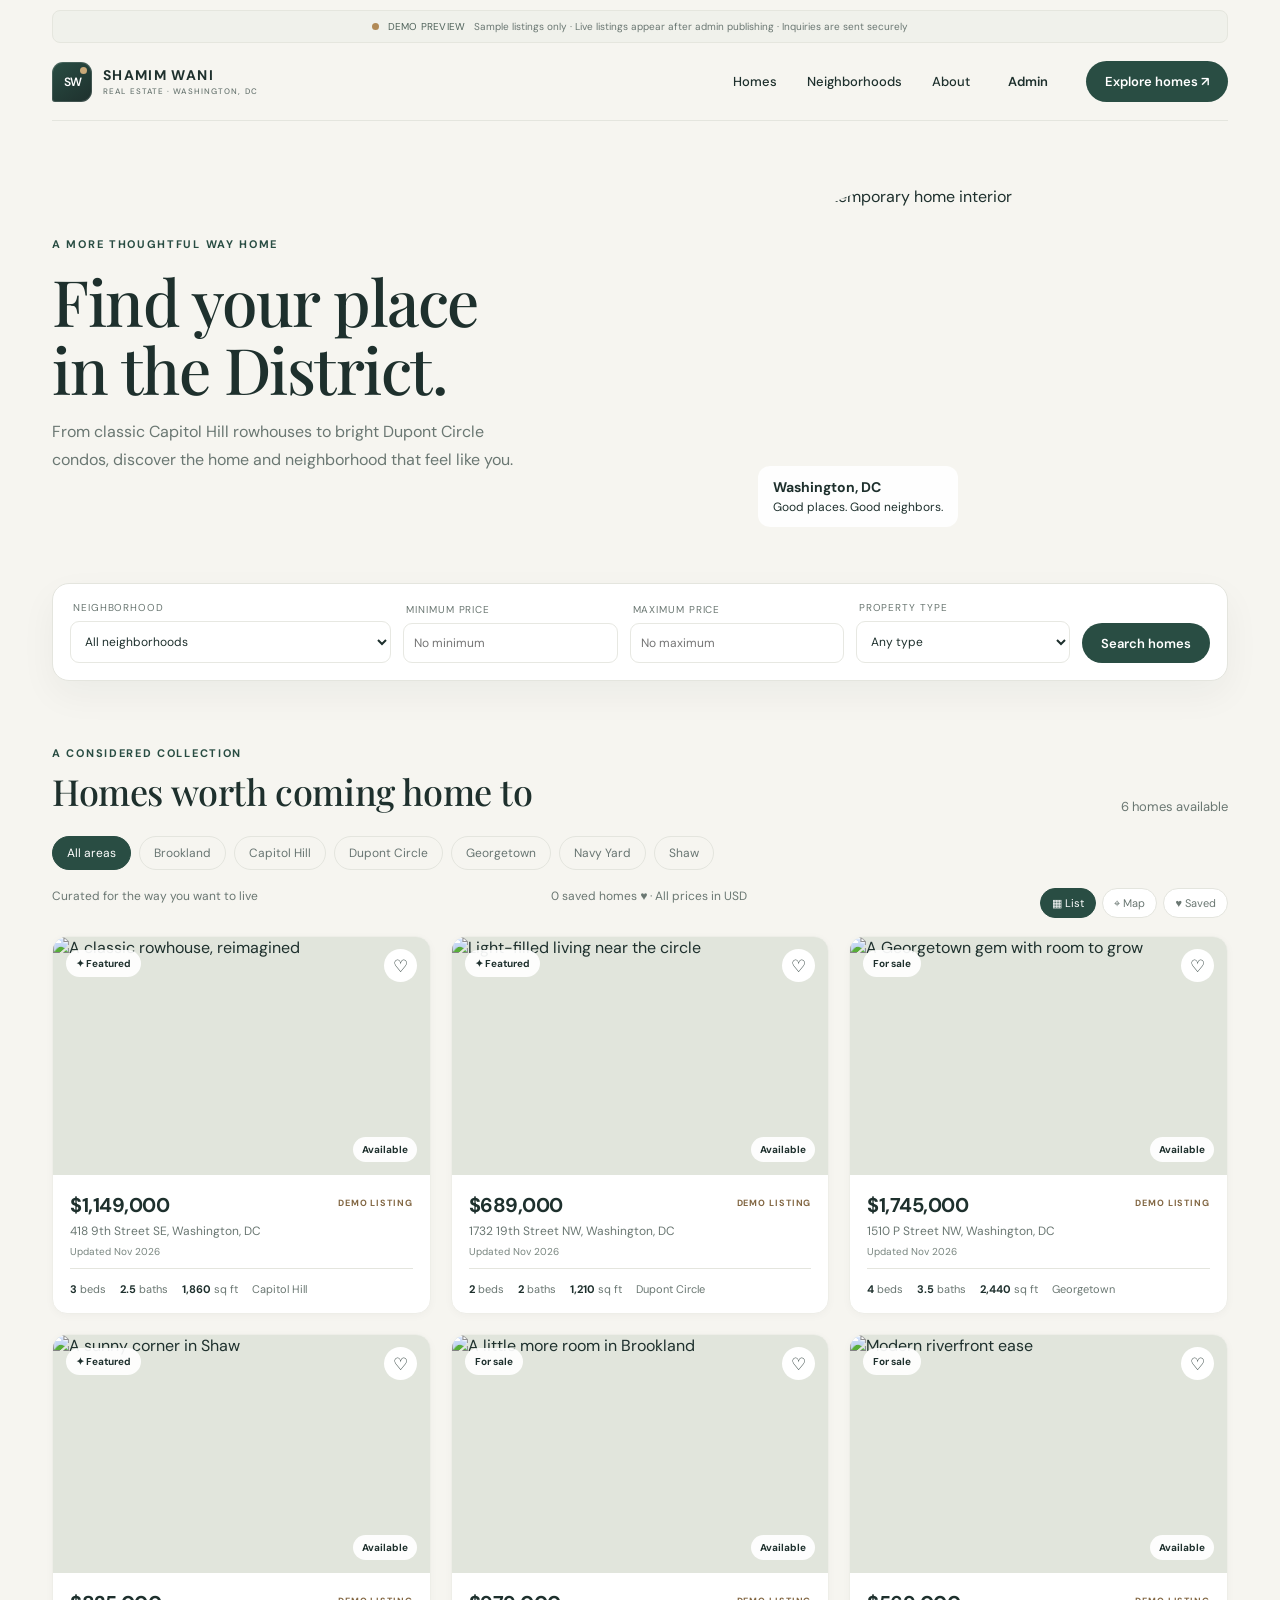
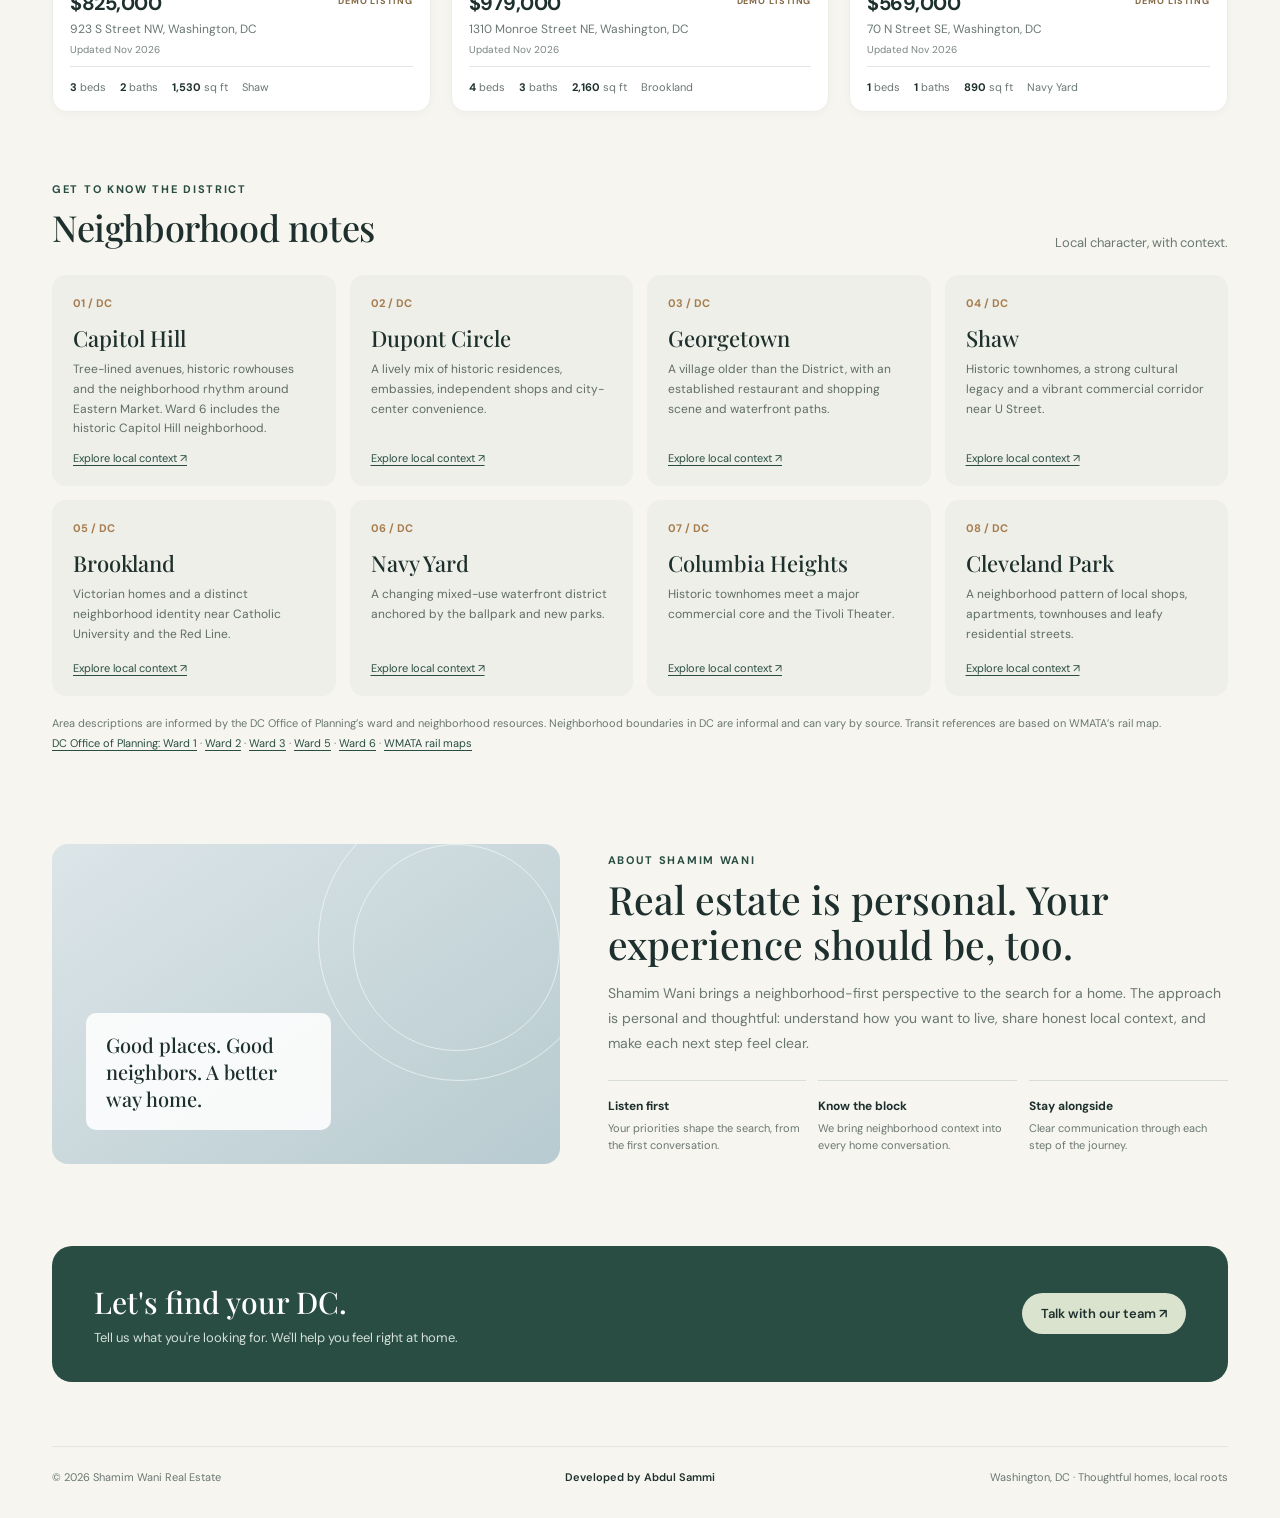
==== index.html @ 0d8f89d5 "Connect admin dashboard to Supabase" ====
<!doctype html>
<html lang="en">
<head>
<meta charset="utf-8"><meta name="viewport" content="width=device-width,initial-scale=1"><meta name="theme-color" content="#f7f6f2"><meta name="description" content="Explore Washington, DC neighborhoods and sample home listings from Shamim Wani Real Estate. Demo preview only."><meta property="og:title" content="Shamim Wani Real Estate — Washington, DC"><meta property="og:description" content="Find your place in the District. Browse sample listings and neighborhood guides.">
<title>Shamim Wani Real Estate — Find your place in Washington, DC</title>
<link rel="stylesheet" href="https://cdn.jsdelivr.net/npm/leaflet@1.9.4/dist/leaflet.css"><script src="https://cdn.jsdelivr.net/npm/leaflet@1.9.4/dist/leaflet.js"></script><link rel="preconnect" href="https://images.unsplash.com"><link rel="preconnect" href="https://fonts.googleapis.com"><link href="https://fonts.googleapis.com/css2?family=DM+Sans:wght@400;500;600;700&family=Playfair+Display:wght@500;600;700&display=swap" rel="stylesheet">
<style>
:root{--ink:#192a28;--muted:#687572;--paper:#f7f6f2;--white:#fff;--green:#31574d;--lime:#d4e0be;--line:#e7e7df;--gold:#bb8b54;--radius:18px}*{box-sizing:border-box}body{margin:0;background:var(--paper);color:var(--ink);font-family:'DM Sans',sans-serif}button,input,select,textarea{font:inherit}button{cursor:pointer}.wrap{max-width:1240px;margin:auto;padding:0 32px}.topbar{height:78px;display:flex;align-items:center;justify-content:space-between;border-bottom:1px solid var(--line)}.brand{display:flex;align-items:center;gap:10px;font-weight:700;letter-spacing:-.5px;font-size:19px}.brandmark{width:30px;height:30px;border-radius:50% 50% 50% 8px;background:var(--green);display:grid;place-items:center;color:white;font:600 16px 'Playfair Display'}.nav{display:flex;align-items:center;gap:30px}.nav a{font-size:13px;color:var(--ink);text-decoration:none}.nav button,.btn{border:0;border-radius:100px;background:var(--green);color:white;padding:12px 19px;font-size:13px;font-weight:600}.nav .linkbtn{background:none;color:var(--ink);padding:8px}.hero{padding:65px 0 42px;display:grid;grid-template-columns:1.15fr .85fr;gap:36px;align-items:center}.eyebrow{font-size:11px;letter-spacing:1.7px;text-transform:uppercase;color:var(--green);font-weight:700}.hero h1{font:500 clamp(42px,5vw,67px)/1.06 'Playfair Display';letter-spacing:-1.5px;margin:16px 0}.hero p{color:var(--muted);font-size:15px;line-height:1.75;max-width:490px}.hero-image{height:355px;border-radius:160px 18px 18px 18px;overflow:hidden;position:relative}.hero-image img{width:100%;height:100%;object-fit:cover}.image-note{position:absolute;bottom:14px;left:14px;background:#ffffffeb;border-radius:12px;padding:12px 15px;font-size:12px}.image-note b{display:block;font-size:14px;margin-bottom:3px}.searchbox{background:white;border:1px solid var(--line);border-radius:17px;padding:17px;box-shadow:0 12px 34px #15221c0c;display:grid;grid-template-columns:1.5fr 1fr 1fr 1fr auto;gap:12px;align-items:end}.field label{display:block;color:var(--muted);font-size:10px;letter-spacing:.9px;text-transform:uppercase;margin:0 0 7px 3px}.field select,.field input{width:100%;border:1px solid #e7e8e2;background:white;border-radius:9px;padding:11px 10px;font-size:12px;color:var(--ink);outline:none}.field select:focus,.field input:focus{border-color:var(--green)}.searchbox .btn{height:40px}.section-head{display:flex;justify-content:space-between;align-items:end;margin:65px 0 21px}.section-head h2{font:500 36px 'Playfair Display';margin:7px 0 0}.section-head p{font-size:13px;color:var(--muted);margin:0}.chips{display:flex;gap:8px;flex-wrap:wrap;margin:0 0 18px}.chip{border:1px solid var(--line);background:transparent;color:#687572;padding:8px 14px;border-radius:100px;font-size:12px}.chip.active{background:var(--green);color:white;border-color:var(--green)}.resultsline{display:flex;justify-content:space-between;color:var(--muted);font-size:12px;margin:18px 0}.grid{display:grid;grid-template-columns:repeat(3,1fr);gap:20px}.card{background:white;border-radius:15px;overflow:hidden;border:1px solid #eeeee8;cursor:pointer;transition:transform .2s,box-shadow .2s}.card:hover{transform:translateY(-4px);box-shadow:0 15px 28px #15221c12}.photo{height:225px;position:relative;background:#e1e5dc}.photo img{width:100%;height:100%;object-fit:cover}.badge{position:absolute;top:13px;left:13px;background:#ffffffed;padding:7px 10px;border-radius:50px;font-size:10px;font-weight:700}.heart{position:absolute;right:13px;top:12px;background:#fff;border:0;width:33px;height:33px;border-radius:50%;font-size:17px;color:var(--ink)}.cardbody{padding:17px}.price{font-weight:700;font-size:20px;letter-spacing:-.5px}.price small{font-size:11px;color:var(--muted);font-weight:400}.address{font-size:12px;color:var(--muted);margin:5px 0 14px}.facts{display:flex;gap:14px;padding-top:13px;border-top:1px solid var(--line);font-size:11px;color:var(--muted)}.facts b{color:var(--ink)}.demo-tag{font-size:9px;color:#826743;letter-spacing:.9px;font-weight:700;text-transform:uppercase;float:right;margin-top:5px}.empty{grid-column:1/-1;padding:55px;text-align:center;color:var(--muted);background:white;border-radius:16px}.guides{padding:70px 0 80px}.guidegrid{display:grid;grid-template-columns:repeat(4,1fr);gap:14px;margin-top:24px}.guide{padding:21px;background:#eeefe8;border-radius:14px;min-height:196px;display:flex;flex-direction:column}.guide .num{color:var(--gold);font-size:11px;font-weight:700}.guide h3{font:500 22px 'Playfair Display';margin:13px 0 7px}.guide p{font-size:12px;line-height:1.65;color:#606d67;margin:0 0 12px}.guide a,.source a{color:var(--green);font-size:11px;text-underline-offset:3px;margin-top:auto}.source{font-size:11px;color:var(--muted);margin-top:18px;line-height:1.8}.cta{background:var(--green);color:white;border-radius:20px;padding:36px 42px;display:flex;justify-content:space-between;align-items:center;margin:10px 0 64px}.cta h2{font:500 30px 'Playfair Display';margin:0 0 7px}.cta p{font-size:13px;color:#d4e0d9;margin:0}.cta .btn{background:var(--lime);color:var(--ink)}footer{border-top:1px solid var(--line);padding:23px 0 34px;display:flex;justify-content:space-between;font-size:11px;color:var(--muted)}.overlay{position:fixed;inset:0;background:#12221ecc;z-index:5;display:none;align-items:center;justify-content:center;padding:20px}.overlay.show{display:flex}.modal{background:var(--paper);border-radius:20px;max-width:760px;width:100%;max-height:92vh;overflow:auto;position:relative}.close{position:absolute;right:15px;top:15px;z-index:2;width:36px;height:36px;border:0;border-radius:50%;background:white;font-size:19px}.modalphoto{height:310px}.modalphoto img{width:100%;height:100%;object-fit:cover}.modalcontent{padding:26px}.modalcontent h2{font:500 32px 'Playfair Display';margin:8px 0}.modalcontent p{font-size:13px;line-height:1.7;color:var(--muted)}.amenities{display:flex;gap:8px;flex-wrap:wrap;margin:16px 0}.amenities span{background:#e9ece4;padding:8px 11px;border-radius:40px;font-size:11px}.admin{position:fixed;inset:0;background:var(--paper);z-index:10;overflow:auto;display:none}.admin.show{display:block}.adminbar{background:white;border-bottom:1px solid var(--line);height:68px;display:flex;justify-content:space-between;align-items:center;padding:0 max(calc((100% - 1240px)/2),32px);position:sticky;top:0;z-index:2}.adminmain{max-width:1240px;padding:30px 32px;margin:auto}.adminhead{display:flex;align-items:center;justify-content:space-between}.adminhead h1{font:500 34px 'Playfair Display';margin:5px 0}.stats{display:grid;grid-template-columns:repeat(4,1fr);gap:14px;margin:24px 0}.stat{background:white;border:1px solid var(--line);padding:19px;border-radius:14px}.stat span{color:var(--muted);font-size:11px}.stat b{font-size:28px;display:block;margin-top:9px}.admintabs{display:flex;gap:8px;margin:22px 0}.admintabs button{border:0;background:#e9ebe4;border-radius:50px;padding:9px 15px;font-size:12px}.admintabs button.active{background:var(--green);color:white}.table{width:100%;background:white;border-collapse:collapse;border-radius:13px;overflow:hidden;font-size:12px}.table th,.table td{text-align:left;padding:13px;border-bottom:1px solid var(--line)}.table th{color:var(--muted);font-size:10px;text-transform:uppercase;letter-spacing:.7px}.table td button{border:0;background:#eff1ea;border-radius:30px;padding:7px 10px;margin-right:5px;font-size:11px}.pill{border-radius:30px;padding:5px 8px;background:#e4eee5;color:#345c49;font-size:10px}.formgrid{display:grid;grid-template-columns:1fr 1fr;gap:14px}.formgrid .field input,.formgrid .field select,.formgrid textarea{font-size:13px;padding:12px}.formgrid textarea{width:100%;border:1px solid var(--line);border-radius:10px;min-height:90px}.wide{grid-column:1/-1}.form-actions{display:flex;justify-content:flex-end;gap:10px;margin-top:18px}.secondary{border:1px solid var(--line);background:white;color:var(--ink);border-radius:50px;padding:11px 17px}.leads{display:grid;gap:12px}.lead{padding:17px;background:white;border-radius:13px;border:1px solid var(--line)}.lead b{font-size:13px}.lead p{font-size:12px;color:var(--muted);margin:6px 0}.toast{position:fixed;bottom:20px;right:20px;background:var(--ink);color:white;padding:13px 18px;border-radius:10px;font-size:12px;z-index:20;display:none}
@media(max-width:850px){.hero{grid-template-columns:1fr}.hero-image{height:300px}.searchbox{grid-template-columns:repeat(2,1fr)}.searchbox .btn{grid-column:1/-1}.grid{grid-template-columns:repeat(2,1fr)}.guidegrid{grid-template-columns:repeat(2,1fr)}.stats{grid-template-columns:repeat(2,1fr)}.table{min-width:750px}.tablewrap{overflow:auto}}@media(max-width:560px){.wrap{padding:0 18px}.nav{gap:10px}.nav a{display:none}.topbar{height:67px}.hero{padding:41px 0 28px;gap:20px}.hero h1{font-size:46px}.hero-image{height:240px;border-radius:110px 15px 15px 15px}.searchbox{grid-template-columns:1fr 1fr;padding:13px}.field:first-child{grid-column:1/-1}.grid{grid-template-columns:1fr;gap:14px}.photo{height:235px}.section-head{margin-top:48px}.section-head h2{font-size:29px}.guidegrid{grid-template-columns:1fr 1fr;gap:9px}.guide{padding:14px;min-height:210px}.guide h3{font-size:19px}.cta{padding:27px;display:block}.cta .btn{margin-top:19px}.adminbar{padding:0 16px}.adminmain{padding:23px 16px}.stats{gap:8px}.stat{padding:14px}.stat b{font-size:23px}.formgrid{grid-template-columns:1fr}.wide{grid-column:auto}.modalphoto{height:220px}.modalcontent{padding:20px}}
:root{--ink:#1e302d;--muted:#6a7772;--paper:#f6f5f0;--green:#294d43;--lime:#d9e3ce;--line:#e4e5de;--gold:#a77d4f}.brand{gap:11px}.brandmark{width:40px;height:40px;border-radius:11px 11px 11px 3px;background:linear-gradient(145deg,#294d43,#1e302d);font:600 12px "DM Sans",sans-serif;letter-spacing:-1px;box-shadow:inset 0 0 0 1px #ffffff24;position:relative}.brandmark:after{content:"";position:absolute;width:7px;height:7px;border-radius:50%;background:#caa979;right:5px;top:5px}.brandname{font-size:14px;letter-spacing:1.35px;line-height:1.15}.brandname small{display:block;font-size:8px;letter-spacing:1.1px;color:var(--muted);font-weight:500;margin-top:4px}.about{padding:10px 0 72px;display:grid;grid-template-columns:.9fr 1.1fr;gap:48px;align-items:center}.about-art{min-height:320px;border-radius:16px;background:linear-gradient(145deg,#dce5e8,#b8cbd0);position:relative;overflow:hidden;padding:34px;display:flex;align-items:end}.about-art:before,.about-art:after{content:"";position:absolute;border:1px solid #ffffff90;border-radius:50%;width:280px;height:280px;right:-40px;top:-45px}.about-art:after{width:205px;height:205px;right:0;top:0}.about-stamp{position:relative;z-index:1;background:#ffffffdf;padding:18px 20px;border-radius:10px;font:500 20px "Playfair Display";max-width:245px}.about-copy h2{font:500 39px/1.15 "Playfair Display";margin:10px 0 14px}.about-copy>p{font-size:14px;line-height:1.8;color:var(--muted)}.values{display:grid;grid-template-columns:repeat(3,1fr);gap:12px;margin-top:24px}.value{border-top:1px solid #d9ded5;padding-top:13px}.value b{font-size:12px}.value span{display:block;font-size:11px;line-height:1.55;color:var(--muted);margin-top:5px}.heart.saved{color:#a55049}.nav a{font-weight:500}.card{box-shadow:0 2px 8px #182a2808}.card:hover{box-shadow:0 16px 32px #182a2818}.photo{height:238px}.section-head h2{letter-spacing:-.4px}.hero p{font-size:16px}.chip{transition:all .18s}.chip:hover{border-color:var(--green)}.searchbox{box-shadow:0 14px 36px #182a280c}@media(max-width:850px){.about{grid-template-columns:1fr;gap:25px}.about-art{min-height:250px}}@media(max-width:560px){.about-copy h2{font-size:30px}.values{grid-template-columns:1fr}.about-art{min-height:210px}}
.view-actions{display:flex;gap:6px}.view-btn{border:1px solid var(--line);background:#fff;color:var(--muted);border-radius:40px;padding:7px 11px;font-size:11px}.view-btn.active{background:var(--green);border-color:var(--green);color:white}.map-view{display:none;height:440px;border-radius:16px;border:1px solid var(--line);z-index:0}.availability{position:absolute;right:13px;bottom:13px;background:#ffffffee;padding:6px 9px;border-radius:30px;font-size:10px;font-weight:700}.card-meta{font-size:10px;color:#78857f;margin-top:-8px;margin-bottom:10px}.gallery{display:flex;gap:8px;margin:15px 0;overflow:auto}.gallery button{width:74px;height:56px;padding:0;border:2px solid transparent;border-radius:8px;overflow:hidden;flex:0 0 auto;background:none}.gallery button:hover{border-color:var(--green)}.gallery img{width:100%;height:100%;object-fit:cover}.map-fallback{padding:60px 20px;text-align:center;color:var(--muted)}.map-fallback a{color:var(--green)}@media(max-width:600px){.resultsline{align-items:flex-start;flex-direction:column;gap:10px}.view-actions{width:100%}.map-view{height:360px}}
.demo-banner{display:flex;justify-content:center;align-items:center;gap:9px;padding:9px 12px;margin-top:10px;border:1px solid #e5e6de;border-radius:8px;background:#f0f1eb;color:#51645c;font-size:10px;letter-spacing:.2px}.demo-dot{width:7px;height:7px;border-radius:50%;background:#b18a56;flex:0 0 auto}.demo-banner span:last-child{font-size:10px;letter-spacing:0;color:var(--muted)}.mobile-menu-btn{display:none;border:1px solid var(--line);background:#fff;color:var(--ink);width:40px;height:40px;border-radius:50%;font-size:18px;align-items:center;justify-content:center}.upload-note{display:block;font-size:10px;color:var(--muted);margin:7px 3px}.field input[type=file]{padding:9px;background:#fafaf8;border-style:dashed}
footer{display:grid;grid-template-columns:1fr auto 1fr;align-items:center;gap:16px}.footer-credit{text-align:center;color:var(--ink);font-weight:600}.footer-location{text-align:right}@media(max-width:600px){.demo-banner{font-size:9px;gap:6px;flex-wrap:wrap;text-align:center}.demo-banner span:last-child{flex-basis:100%}footer{grid-template-columns:1fr;text-align:center;gap:9px}.footer-location{text-align:center}.topbar{position:relative}.mobile-menu-btn{display:flex}.nav{display:none;position:absolute;top:66px;left:0;right:0;z-index:8;flex-direction:column;align-items:stretch;gap:4px;padding:14px;background:#fff;border:1px solid var(--line);border-radius:14px;box-shadow:0 16px 34px #182a2818}.nav.open{display:flex}.nav a{display:block;padding:10px 8px}.nav button{width:100%}.nav .linkbtn{text-align:left;padding:11px 8px}}
.admin-login[hidden],.adminmain[hidden]{display:none}.admin-login{min-height:calc(100vh - 68px);display:grid;place-items:center;padding:28px 18px}.admin-login-card{width:min(100%,430px);background:white;border:1px solid var(--line);border-radius:18px;padding:30px;box-shadow:0 16px 42px #182a2810;display:grid;gap:10px}.admin-login-card h1{font:500 32px 'Playfair Display';margin:3px 0}.admin-login-card p{font-size:13px;line-height:1.7;color:var(--muted);margin:0 0 8px}.admin-login-card label{font-size:11px;font-weight:600;margin-top:5px}.admin-login-card input{width:100%;border:1px solid var(--line);border-radius:9px;padding:12px 13px}.admin-login-card input:focus{outline:2px solid #294d4328;border-color:var(--green)}.admin-login-card .secondary{margin-top:2px}.admin-login-message{min-height:18px;color:var(--green);font-size:12px;line-height:1.5}.admin-login-message.error{color:#a43f38}.admin-login-card button:disabled{opacity:.6;cursor:wait}
.photo-placeholder,.modal-placeholder{width:100%;height:100%;display:grid;place-items:center;background:linear-gradient(145deg,#e7ebe5,#d8dfd8);color:#687572;font-size:12px}.modal-placeholder{min-height:230px}.photo-placeholder{position:absolute;inset:0}</style></head><body>
<div class="wrap"><div class="demo-banner"><span class="demo-dot"></span> DEMO PREVIEW <span>Sample listings only · Live listings appear after admin publishing · Inquiries are sent securely</span></div><header class="topbar"><div class="brand"><span class="brandmark" aria-label="Shamim Wani monogram">SW</span> <span class="brandname">SHAMIM WANI<small>REAL ESTATE · WASHINGTON, DC</small></span></div><button class="mobile-menu-btn" id="mobileMenuBtn" aria-label="Open navigation menu" aria-expanded="false" onclick="toggleMobileMenu()">☰</button><nav class="nav" id="siteNav"><a href="#homes">Homes</a><a href="#neighborhoods">Neighborhoods</a><a href="#about">About</a><button class="linkbtn" onclick="openAdmin()">Admin</button><button onclick="document.getElementById('homes').scrollIntoView({behavior:'smooth'})">Explore homes ↗</button></nav></header>
<section class="hero"><div><div class="eyebrow">A more thoughtful way home</div><h1>Find your place<br>in the District.</h1><p>From classic Capitol Hill rowhouses to bright Dupont Circle condos, discover the home and neighborhood that feel like you.</p></div><div class="hero-image"><img src="https://images.unsplash.com/photo-1600607687939-ce8a6c25118c?auto=format&fit=crop&w=1100&q=85" alt="Sunlit contemporary home interior"><div class="image-note"><b>Washington, DC</b>Good places. Good neighbors.</div></div></section>
<div class="searchbox"><div class="field"><label>Neighborhood</label><select id="area"><option value="">All neighborhoods</option></select></div><div class="field"><label for="minPrice">Minimum price</label><input id="minPrice" type="number" min="0" step="10000" placeholder="No minimum" inputmode="numeric"></div><div class="field"><label for="maxPrice">Maximum price</label><input id="maxPrice" type="number" min="0" step="10000" placeholder="No maximum" inputmode="numeric"></div><div class="field"><label>Property type</label><select id="type"><option value="">Any type</option><option>Rowhouse</option><option>Condo</option><option>Detached</option><option>Townhouse</option></select></div><button class="btn" onclick="filterHomes()">Search homes</button></div>
<section id="homes"><div class="section-head"><div><div class="eyebrow">A considered collection</div><h2>Homes worth coming home to</h2></div><p id="count"></p></div><div class="chips" id="chips"></div><div class="resultsline"><span id="resultLabel">Curated for the way you want to live</span><span id="savedCount">0 saved homes ♥ · All prices in USD</span><div class="view-actions"><button class="view-btn active" id="listViewBtn" onclick="setView('list')">▦ List</button><button class="view-btn" id="mapViewBtn" onclick="setView('map')">⌖ Map</button><button class="view-btn" id="savedViewBtn" onclick="toggleSavedView()">♥ Saved</button></div></div><div id="mapView" class="map-view" aria-label="Approximate map of demo listing neighborhoods"></div><div class="grid" id="listings"></div></section>
<section class="guides" id="neighborhoods"><div class="section-head" style="margin-top:0"><div><div class="eyebrow">Get to know the District</div><h2>Neighborhood notes</h2></div><p>Local character, with context.</p></div><div class="guidegrid" id="guides"></div><div class="source">Area descriptions are informed by the DC Office of Planning’s ward and neighborhood resources. Neighborhood boundaries in DC are informal and can vary by source. Transit references are based on WMATA’s rail map.<br><a href="https://planning.dc.gov/page/about-ward-1" target="_blank" rel="noopener">DC Office of Planning: Ward 1</a> · <a href="https://planning.dc.gov/page/about-ward-2" target="_blank" rel="noopener">Ward 2</a> · <a href="https://planning.dc.gov/page/about-ward-3" target="_blank" rel="noopener">Ward 3</a> · <a href="https://planning.dc.gov/page/about-ward-5" target="_blank" rel="noopener">Ward 5</a> · <a href="https://planning.dc.gov/page/about-ward-6" target="_blank" rel="noopener">Ward 6</a> · <a href="https://www.wmata.com/ride/maps.html" target="_blank" rel="noopener">WMATA rail maps</a></div></section>
<section class="about" id="about"><div class="about-art"><div class="about-stamp">Good places. Good neighbors. A better way home.</div></div><div class="about-copy"><div class="eyebrow">About Shamim Wani</div><h2>Real estate is personal. Your experience should be, too.</h2><p>Shamim Wani brings a neighborhood-first perspective to the search for a home. The approach is personal and thoughtful: understand how you want to live, share honest local context, and make each next step feel clear.</p><div class="values"><div class="value"><b>Listen first</b><span>Your priorities shape the search, from the first conversation.</span></div><div class="value"><b>Know the block</b><span>We bring neighborhood context into every home conversation.</span></div><div class="value"><b>Stay alongside</b><span>Clear communication through each step of the journey.</span></div></div></div></section><div class="cta"><div><h2>Let's find your DC.</h2><p>Tell us what you're looking for. We'll help you feel right at home.</p></div><button class="btn" onclick="leadForm()">Talk with our team ↗</button></div><footer><div>© 2026 Shamim Wani Real Estate</div><div class="footer-credit">Developed by Abdul Sammi</div><div class="footer-location">Washington, DC · Thoughtful homes, local roots</div></footer></div>
<div class="overlay" id="detail"><div class="modal" id="detailBody"></div></div>
<div class="overlay" id="lead"><div class="modal" style="max-width:500px;padding:28px"><button class="close" onclick="closeOverlays()">×</button><div class="eyebrow">Start a conversation</div><h2 style="font:500 30px 'Playfair Display'">Let's find your place.</h2><form onsubmit="saveLead(event)"><div class="formgrid"><div class="field"><label>Your name</label><input name="name" required></div><div class="field"><label>Email</label><input name="email" type="email" required></div><div class="field"><label>Preferred tour date</label><input name="tourDate" type="date" min=""></div><div class="field"><label>Preferred time</label><select name="tourTime"><option value="">No preference</option><option>Morning</option><option>Afternoon</option><option>Evening</option></select></div><div class="field wide"><label>What are you looking for?</label><textarea name="message" placeholder="A few details help us get started…"></textarea></div></div><div class="form-actions"><button class="secondary" type="button" onclick="closeOverlays()">Cancel</button><button class="btn">Send inquiry</button></div></form></div></div>
<div class="admin" id="admin"><div class="adminbar"><div class="brand"><span class="brandmark" aria-label="Shamim Wani monogram">SW</span> <span class="brandname">SHAMIM WANI<small>REAL ESTATE · WASHINGTON, DC</small></span> <span style="color:#78857f;font-size:12px;font-weight:400">/ Admin studio</span></div><button class="secondary" onclick="closeAdmin()">← View site</button></div><main class="adminmain"><div class="adminhead"><div><div class="eyebrow">Workspace overview</div><h1>Welcome, Shamim.</h1><p style="font-size:13px;color:var(--muted)">Your local demo workspace. Changes are saved in this browser.</p></div><button class="btn" onclick="showTab('form')">＋ Add a property</button></div><div class="stats" id="stats"></div><div class="admintabs"><button class="active" onclick="showTab('properties',this)">Properties</button><button onclick="showTab('leads',this)">Inquiries <span id="leadCount"></span></button><button onclick="showTab('form',this)">Add property</button></div><div id="adminContent"></div></main></div><div class="toast" id="toast"></div>
<script src="https://cdn.jsdelivr.net/npm/@supabase/supabase-js@2.119.0"></script><script src="supabase-config.js"></script>
<script>
const starter=[
{id:1,title:'A classic rowhouse, reimagined',area:'Capitol Hill',address:'418 9th Street SE, Washington, DC',price:1149000,type:'Rowhouse',beds:3,baths:2.5,sqft:1860,status:'Active',featured:true,desc:'A thoughtfully restored Capitol Hill home where original character meets fresh, modern finishes. A sunlit kitchen opens to a private garden patio, with Eastern Market and neighborhood cafés close by.',amenities:['Private garden','Restored hardwoods','Updated kitchen','Eastern Market nearby'],image:'https://images.unsplash.com/photo-1600047509807-ba8f99d2cdde?auto=format&fit=crop&w=1000&q=82',images:[]},
{id:2,title:'Light-filled living near the circle',area:'Dupont Circle',address:'1732 19th Street NW, Washington, DC',price:689000,type:'Condo',beds:2,baths:2,sqft:1210,status:'Active',featured:true,desc:'A graceful, airy residence tucked among Dupont Circle’s historic streets. Enjoy a well-proportioned layout, generous windows and a neighborhood known for galleries, cafés and Metro access.',amenities:['Elevator building','In-unit laundry','Hardwood floors','Near Red Line'],image:'https://images.unsplash.com/photo-1600607687920-4e2a09cf159d?auto=format&fit=crop&w=1000&q=82',images:[]},
{id:3,title:'A Georgetown gem with room to grow',area:'Georgetown',address:'1510  P Street NW, Washington, DC',price:1745000,type:'Townhouse',beds:4,baths:3.5,sqft:2440,status:'Active',featured:false,desc:'A welcoming brick townhouse in a village-like setting. Walk to independent shops, restaurants and the waterfront; enjoy gracious living spaces and a tucked-away outdoor terrace.',amenities:['Private terrace','Brick fireplace','Updated systems','Walkable shops'],image:'https://images.unsplash.com/photo-1600566753086-00f18fb6b3ea?auto=format&fit=crop&w=1000&q=82',images:[]},
{id:4,title:'A sunny corner in Shaw',area:'Shaw',address:'923 S Street NW, Washington, DC',price:825000,type:'Rowhouse',beds:3,baths:2,sqft:1530,status:'Active',featured:true,desc:'Classic Washington architecture and a lively neighborhood setting meet in this welcoming home. A short stroll brings you to local restaurants, historic streets and the Shaw–Howard University Metro station.',amenities:['Bay windows','Rear deck','Exposed brick','Metro nearby'],image:'https://images.unsplash.com/photo-1600585154340-be6161a56a0c?auto=format&fit=crop&w=1000&q=82',images:[]},
{id:5,title:'A little more room in Brookland',area:'Brookland',address:'1310 Monroe Street NE, Washington, DC',price:979000,type:'Detached',beds:4,baths:3,sqft:2160,status:'Active',featured:false,desc:'A detached home in a leafy northeast neighborhood known for its distinct local identity, historic homes and Catholic University. A calm residential feel with Metro and neighborhood destinations nearby.',amenities:['Detached home','Fenced yard','Garage parking','Brookland Metro'],image:'https://images.unsplash.com/photo-1600566753190-17f0baa2a6c3?auto=format&fit=crop&w=1000&q=82',images:[]},
{id:6,title:'Modern riverfront ease',area:'Navy Yard',address:'70 N Street SE, Washington, DC',price:569000,type:'Condo',beds:1,baths:1,sqft:890,status:'Active',featured:false,desc:'A polished one-bedroom base in the Capitol Riverfront. Enjoy an easy routine with waterfront paths, neighborhood dining and Navy Yard–Ballpark Metro close at hand.',amenities:['Building fitness room','Balcony','Concierge','Waterfront paths'],image:'https://images.unsplash.com/photo-1600607687939-ce8a6c25118c?auto=format&fit=crop&w=1000&q=82',images:[]}
];
const guides=[['Capitol Hill','Tree-lined avenues, historic rowhouses and the neighborhood rhythm around Eastern Market. Ward 6 includes the historic Capitol Hill neighborhood.','https://planning.dc.gov/page/about-ward-6'],['Dupont Circle','A lively mix of historic residences, embassies, independent shops and city-center convenience.','https://planning.dc.gov/page/about-ward-2'],['Georgetown','A village older than the District, with an established restaurant and shopping scene and waterfront paths.','https://planning.dc.gov/page/about-ward-2'],['Shaw','Historic townhomes, a strong cultural legacy and a vibrant commercial corridor near U Street.','https://planning.dc.gov/page/about-ward-1'],['Brookland','Victorian homes and a distinct neighborhood identity near Catholic University and the Red Line.','https://planning.dc.gov/page/about-ward-5'],['Navy Yard','A changing mixed-use waterfront district anchored by the ballpark and new parks.','https://planning.dc.gov/page/about-ward-6'],['Columbia Heights','Historic townhomes meet a major commercial core and the Tivoli Theater.','https://planning.dc.gov/page/about-ward-1'],['Cleveland Park','A neighborhood pattern of local shops, apartments, townhouses and leafy residential streets.','https://planning.dc.gov/page/about-ward-3']];
let homes=starter,leads=[],favorites=JSON.parse(localStorage.getItem('dcFavorites')||'[]'),activeArea='',showingSaved=false,currentView='list',listingMap=null,filteredHomes=[];const money=n=>'$'+Number(n).toLocaleString('en-US');function persist(){localStorage.setItem('dcHomes',JSON.stringify(homes));localStorage.setItem('dcLeads',JSON.stringify(leads))}function areas(){return [...new Set(homes.map(x=>x.area))].sort()}function render(){let ar=areas(),sel=document.getElementById('area');let old=sel.value;sel.innerHTML='<option value="">All neighborhoods</option>'+ar.map(a=>`<option>${a}</option>`).join('');sel.value=ar.includes(old)?old:'';document.getElementById('chips').innerHTML=['All areas',...ar].map(a=>`<button class="chip ${(!activeArea&&a==='All areas')||activeArea===a?'active':''}" onclick="pickArea('${a==='All areas'?'':a}')">${a}</button>`).join('');filterHomes();document.getElementById('guides').innerHTML=guides.map((g,i)=>`<article class="guide"><span class="num">0${i+1} / DC</span><h3>${g[0]}</h3><p>${g[1]}</p><a href="${g[2]}" target="_blank" rel="noopener">Explore local context ↗</a></article>`).join('')}
function pickArea(a){activeArea=a;document.getElementById('area').value=a;render()}function filterHomes(){let a=document.getElementById('area').value||activeArea,min=Number(document.getElementById('minPrice').value)||0,max=Number(document.getElementById('maxPrice').value)||Infinity,t=document.getElementById('type').value;activeArea=a;let data=homes.filter(x=>x.status==='Active'&&(!a||x.area===a)&&x.price>=min&&x.price<=max&&(!t||x.type===t)&&(!showingSaved||favorites.includes(x.id)));filteredHomes=data;document.getElementById('resultLabel').textContent=showingSaved?'Your saved homes':'Curated for the way you want to live';document.getElementById('savedCount').textContent=`${favorites.length} saved homes ♥ · All prices in USD`;document.getElementById('count').textContent=`${data.length} home${data.length===1?'':'s'} available`;document.getElementById('listings').innerHTML=data.length?data.map(x=>`<article class="card" onclick="showDetail(${x.id})"><div class="photo"><img src="${x.image||starter[0].image}" alt="${x.title}" loading="lazy"><span class="badge">${x.featured?'✦ Featured':'For sale'}</span><span class="availability">${x.availability||'Available'}</span><button class="heart ${favorites.includes(x.id)?'saved':''}" onclick="event.stopPropagation();toggleFavorite(${x.id})">${favorites.includes(x.id)?'♥':'♡'}</button></div><div class="cardbody"><span class="demo-tag">Demo listing</span><div class="price">${money(x.price)}</div><div class="address">${x.address}</div><div class="card-meta">Updated ${x.updatedAt||'Nov 2026'}</div><div class="facts"><span><b>${x.beds}</b> beds</span><span><b>${x.baths}</b> baths</span><span><b>${Number(x.sqft).toLocaleString()}</b> sq ft</span><span>${x.area}</span></div></div></article>`).join(''):'<div class="empty">No homes match these filters. Try a wider price range or another neighborhood.</div>'}
function toggleFavorite(id){favorites=favorites.includes(id)?favorites.filter(x=>x!==id):[...favorites,id];localStorage.setItem('dcFavorites',JSON.stringify(favorites));filterHomes();document.getElementById('savedCount').textContent=`${favorites.length} saved homes ♥ · All prices in USD`;if(showingSaved)filterHomes()}function toggleSavedView(){showingSaved=!showingSaved;document.getElementById('savedViewBtn').classList.toggle('active',showingSaved);filterHomes();document.getElementById('homes').scrollIntoView({behavior:'smooth'})}function setView(mode){currentView=mode;document.getElementById('mapView').style.display=mode==='map'?'block':'none';document.getElementById('listings').style.display=mode==='list'?'grid':'none';document.getElementById('mapViewBtn').classList.toggle('active',mode==='map');document.getElementById('listViewBtn').classList.toggle('active',mode==='list');if(mode==='map')renderMap()}function renderMap(){if(!window.L){document.getElementById('mapView').innerHTML='<div class="map-fallback">Map tiles need an internet connection. <a href="https://www.openstreetmap.org" target="_blank">OpenStreetMap ↗</a></div>';return}let el=document.getElementById('mapView');if(!listingMap){listingMap=L.map(el).setView([38.9072,-77.0369],12);L.tileLayer('https://{s}.tile.openstreetmap.org/{z}/{x}/{y}.png',{maxZoom:19,attribution:'© OpenStreetMap contributors'}).addTo(listingMap)}listingMap.eachLayer(layer=>{if(layer instanceof L.Marker)listingMap.removeLayer(layer)});const centers={'Capitol Hill':[38.8855,-76.9967],'Dupont Circle':[38.9096,-77.0434],'Georgetown':[38.9097,-77.0654],'Shaw':[38.9125,-77.0214],'Brookland':[38.9344,-76.9947],'Navy Yard':[38.8767,-77.0065],'Columbia Heights':[38.9280,-77.0325],'Cleveland Park':[38.9347,-77.0580]};let pts=[];filteredHomes.forEach((x,i)=>{let c=centers[x.area]||[38.9072,-77.0369],pt=[c[0]+((i%3)-1)*.002,c[1]+((i%2)-.5)*.003];pts.push(pt);L.marker(pt).addTo(listingMap).bindPopup(`<b>${x.title}</b><br>${money(x.price)} · ${x.area}<br><small>Approximate demo location</small><br><a href="#" onclick="showDetail(${x.id});return false">View details</a>`)});if(pts.length)listingMap.fitBounds(pts,{padding:[35,35],maxZoom:13})}function showDetail(id){let x=homes.find(h=>h.id===id);document.getElementById('detailBody').innerHTML=`<button class="close" onclick="closeOverlays()">×</button><div class="modalphoto"><img id="galleryMain" src="${x.image||starter[0].image}" alt="${x.title}"></div><div class="modalcontent"><div class="eyebrow">${x.area} · Demo listing</div><h2>${x.title}</h2><div class="price">${money(x.price)} <small>· ${x.type}</small></div><p>${x.address}</p><div class="facts"><span><b>${x.beds}</b> beds</span><span><b>${x.baths}</b> baths</span><span><b>${Number(x.sqft).toLocaleString()}</b> sq ft</span></div><p>${x.desc}</p><div class="card-meta">${x.availability||'Available'} · Listing updated ${x.updatedAt||'Nov 2026'}</div><div class="gallery">${[x.image,...(x.images||[])].filter(Boolean).map((src,i)=>`<button onclick="document.getElementById('galleryMain').src='${src}'"><img src="${src}" alt="${x.title} photo ${i+1}"></button>`).join('')}</div><div class="amenities">${(x.amenities||[]).map(a=>`<span>${a}</span>`).join('')}</div><a href="https://www.google.com/maps/search/?api=1&query=${encodeURIComponent(x.address)}" target="_blank" class="btn" style="display:inline-block;text-decoration:none">View area map ↗</a> <button class="secondary" onclick="leadForm('${x.title.replaceAll("'","\\'")}')">Ask about this home</button></div>`;document.getElementById('detail').classList.add('show')}
function closeOverlays(){document.querySelectorAll('.overlay').forEach(x=>x.classList.remove('show'))}function leadForm(title=''){closeOverlays();document.querySelector('#lead input[name="tourDate"]').min=new Date().toISOString().slice(0,10);document.getElementById('lead').classList.add('show');if(title)document.querySelector('#lead textarea').value='I would like to learn more about '+title+'.'}function saveLead(e){e.preventDefault();let f=new FormData(e.target);leads.unshift({name:f.get('name'),email:f.get('email'),message:f.get('message'),tourDate:f.get('tourDate'),tourTime:f.get('tourTime'),date:new Date().toLocaleDateString()});persist();closeOverlays();e.target.reset();toast('Inquiry saved to your demo dashboard.')}function toast(msg){let t=document.getElementById('toast');t.textContent=msg;t.style.display='block';setTimeout(()=>t.style.display='none',2600)}
function toggleMobileMenu(){let nav=document.getElementById('siteNav'),btn=document.getElementById('mobileMenuBtn'),open=nav.classList.toggle('open');btn.setAttribute('aria-expanded',String(open));btn.setAttribute('aria-label',open?'Close navigation menu':'Open navigation menu');btn.textContent=open?'×':'☰'}function openAdmin(){document.getElementById('admin').classList.add('show');showTab('properties')}function closeAdmin(){document.getElementById('admin').classList.remove('show');document.getElementById('siteNav').classList.remove('open');render()}function stats(){document.getElementById('stats').innerHTML=[['Active listings',homes.filter(x=>x.status==='Active').length],['Featured homes',homes.filter(x=>x.featured&&x.status==='Active').length],['Inquiries',leads.length],['Avg. asking price',money(homes.filter(x=>x.status==='Active').reduce((s,x)=>s+x.price,0)/(homes.filter(x=>x.status==='Active').length||1))]].map(x=>`<div class="stat"><span>${x[0]}</span><b>${x[1]}</b></div>`).join('');document.getElementById('leadCount').textContent=leads.length?`(${leads.length})`:''}
function showTab(tab,btn){document.querySelectorAll('.admintabs button').forEach(b=>b.classList.remove('active'));if(btn)btn.classList.add('active');else if(tab==='properties')document.querySelector('.admintabs button').classList.add('active');stats();let el=document.getElementById('adminContent');if(tab==='properties'){el.innerHTML=`<div class="tablewrap"><table class="table"><thead><tr><th>Property</th><th>Neighborhood</th><th>Price</th><th>Status</th><th>Featured</th><th>Actions</th></tr></thead><tbody>${homes.map(x=>`<tr><td><b>${x.title}</b><br><span style="color:#78857f">${x.type} · ${x.beds} bd · ${x.baths} ba</span></td><td>${x.area}</td><td>${money(x.price)}</td><td><span class="pill" style="${x.status==='Draft'?'background:#f2ead8;color:#80633a':''}">${x.status}</span></td><td>${x.featured?'✦ Yes':'—'}</td><td><button onclick="editHome(${x.id})">Edit</button><button onclick="toggleFeatured(${x.id})">Feature</button><button onclick="toggleStatus(${x.id})">${x.status==='Active'?'Archive':'Activate'}</button><button onclick="deleteHome(${x.id})">Delete</button></td></tr>`).join('')}</tbody></table></div>`}else if(tab==='leads'){el.innerHTML=leads.length?`<div class="leads">${leads.map(l=>`<div class="lead"><b>${l.name}</b> <span style="color:#75817c">· ${l.date}</span><p>${l.email}</p><p>${l.message||'No message provided.'}</p>${l.tourDate?`<p><b>Tour request:</b> ${l.tourDate} · ${l.tourTime||'No time preference'}</p>`:''}</div>`).join('')}</div>`:'<div class="empty">No inquiries yet. New website inquiries will appear here.</div>'}else formHome()}
function toggleFeatured(id){let x=homes.find(x=>x.id===id);x.featured=!x.featured;persist();showTab('properties')}function toggleStatus(id){let x=homes.find(x=>x.id===id);x.status=x.status==='Active'?'Archived':'Active';persist();showTab('properties')}function deleteHome(id){if(confirm('Delete this demo property?')){homes=homes.filter(x=>x.id!==id);persist();showTab('properties')}}function editHome(id){formHome(homes.find(x=>x.id===id))}
function formHome(x={}){document.getElementById('adminContent').innerHTML=`<form onsubmit="saveHome(event,${x.id||0})"><div class="formgrid"><div class="field"><label>Listing title</label><input name="title" value="${x.title||''}" required></div><div class="field"><label>Neighborhood</label><input name="area" value="${x.area||''}" list="areas" required><datalist id="areas">${areas().map(a=>`<option>${a}</option>`).join('')}</datalist></div><div class="field"><label>Street address</label><input name="address" value="${x.address||''}" required></div><div class="field"><label>Price (USD)</label><input name="price" type="number" min="0" value="${x.price||''}" required></div><div class="field"><label>Property type</label><select name="type">${['Rowhouse','Condo','Detached','Townhouse'].map(t=>`<option ${x.type===t?'selected':''}>${t}</option>`).join('')}</select></div><div class="field"><label>Status</label><select name="status"><option ${x.status!=='Draft'?'selected':''}>Active</option><option ${x.status==='Draft'?'selected':''}>Draft</option><option ${x.status==='Archived'?'selected':''}>Archived</option></select></div><div class="field"><label>Bedrooms</label><input name="beds" type="number" value="${x.beds??2}" min="0"></div><div class="field"><label>Bathrooms</label><input name="baths" type="number" step=".5" value="${x.baths??1}" min="0"></div><div class="field"><label>Square feet</label><input name="sqft" type="number" value="${x.sqft??1000}" min="0"></div><div class="field"><label>Cover image link</label><input name="image" type="text" inputmode="url" value="${x.image&&x.image.startsWith('http')?x.image:''}" placeholder="https://…"></div><div class="field"><label>Or upload cover image</label><input name="coverFile" type="file" accept="image/*"></div><div class="field wide"><label>Gallery image links (comma-separated)</label><input name="images" value="${(x.images||[]).filter(src=>src.startsWith('http')).join(', ')}" placeholder="https://… , https://…"></div><div class="field wide"><label>Or upload gallery images</label><input name="galleryFiles" type="file" accept="image/*" multiple><small class="upload-note">Choose up to 5 image files. Files are saved in this browser for this demo.</small></div><div class="field"><label>Availability</label><select name="availability">${['Available','Pending','Sold'].map(v=>`<option ${((x.availability||'Available')===v)?'selected':''}>${v}</option>`).join('')}</select></div><div class="field wide"><label>Description</label><textarea name="desc" required>${x.desc||''}</textarea></div><div class="field wide"><label>Amenities (comma-separated)</label><input name="amenities" value="${(x.amenities||[]).join(', ')}" placeholder="Parking, garden, updated kitchen"></div><div class="field"><label><input name="featured" type="checkbox" ${x.featured?'checked':''} style="width:auto"> Feature this listing</label></div></div><div class="form-actions"><button type="button" class="secondary" onclick="showTab('properties')">Cancel</button><button class="btn">${x.id?'Save changes':'Add property'}</button></div></form>`}
function readImage(file){return new Promise((resolve,reject)=>{if(!file||!file.type.startsWith('image/'))return reject(new Error('Please select image files only.'));if(file.size>3000000)return reject(new Error('Each image must be smaller than 3 MB.'));let reader=new FileReader();reader.onload=()=>resolve(reader.result);reader.onerror=()=>reject(new Error('Could not read one of the selected images.'));reader.readAsDataURL(file)})}async function saveHome(e,id){e.preventDefault();let f=new FormData(e.target),old=homes.find(x=>x.id===id)||{},coverFile=f.get('coverFile'),galleryFiles=f.getAll('galleryFiles').filter(file=>file&&file.size>0);if(galleryFiles.length>5){toast('Please choose no more than 5 gallery files.');return}try{let coverData=coverFile&&coverFile.size?await readImage(coverFile):'',galleryData=await Promise.all(galleryFiles.map(readImage));let linkedImages=f.get('images').split(',').map(a=>a.trim()).filter(a=>/^https?:\/\//i.test(a)),existingUploads=(old.images||[]).filter(src=>src.startsWith('data:image/'));let h={...old,id:id||Date.now(),title:f.get('title'),area:f.get('area'),address:f.get('address'),price:+f.get('price'),type:f.get('type'),status:f.get('status'),beds:+f.get('beds'),baths:+f.get('baths'),sqft:+f.get('sqft'),image:coverData||f.get('image')||old.image||starter[0].image,images:[...linkedImages,...existingUploads,...galleryData],availability:f.get('availability'),updatedAt:new Date().toLocaleDateString('en-US',{month:'short',year:'numeric'}),desc:f.get('desc'),amenities:f.get('amenities').split(',').map(a=>a.trim()).filter(Boolean),featured:f.get('featured')==='on'};if(id)homes=homes.map(x=>x.id===id?h:x);else homes.unshift(h);persist();toast(id?'Property updated.':'Property added.');showTab('properties')}catch(err){toast(err.message||'Could not save images. Try smaller files.')}}
render();
</script><script src="supabase-admin.js"></script></body></html>
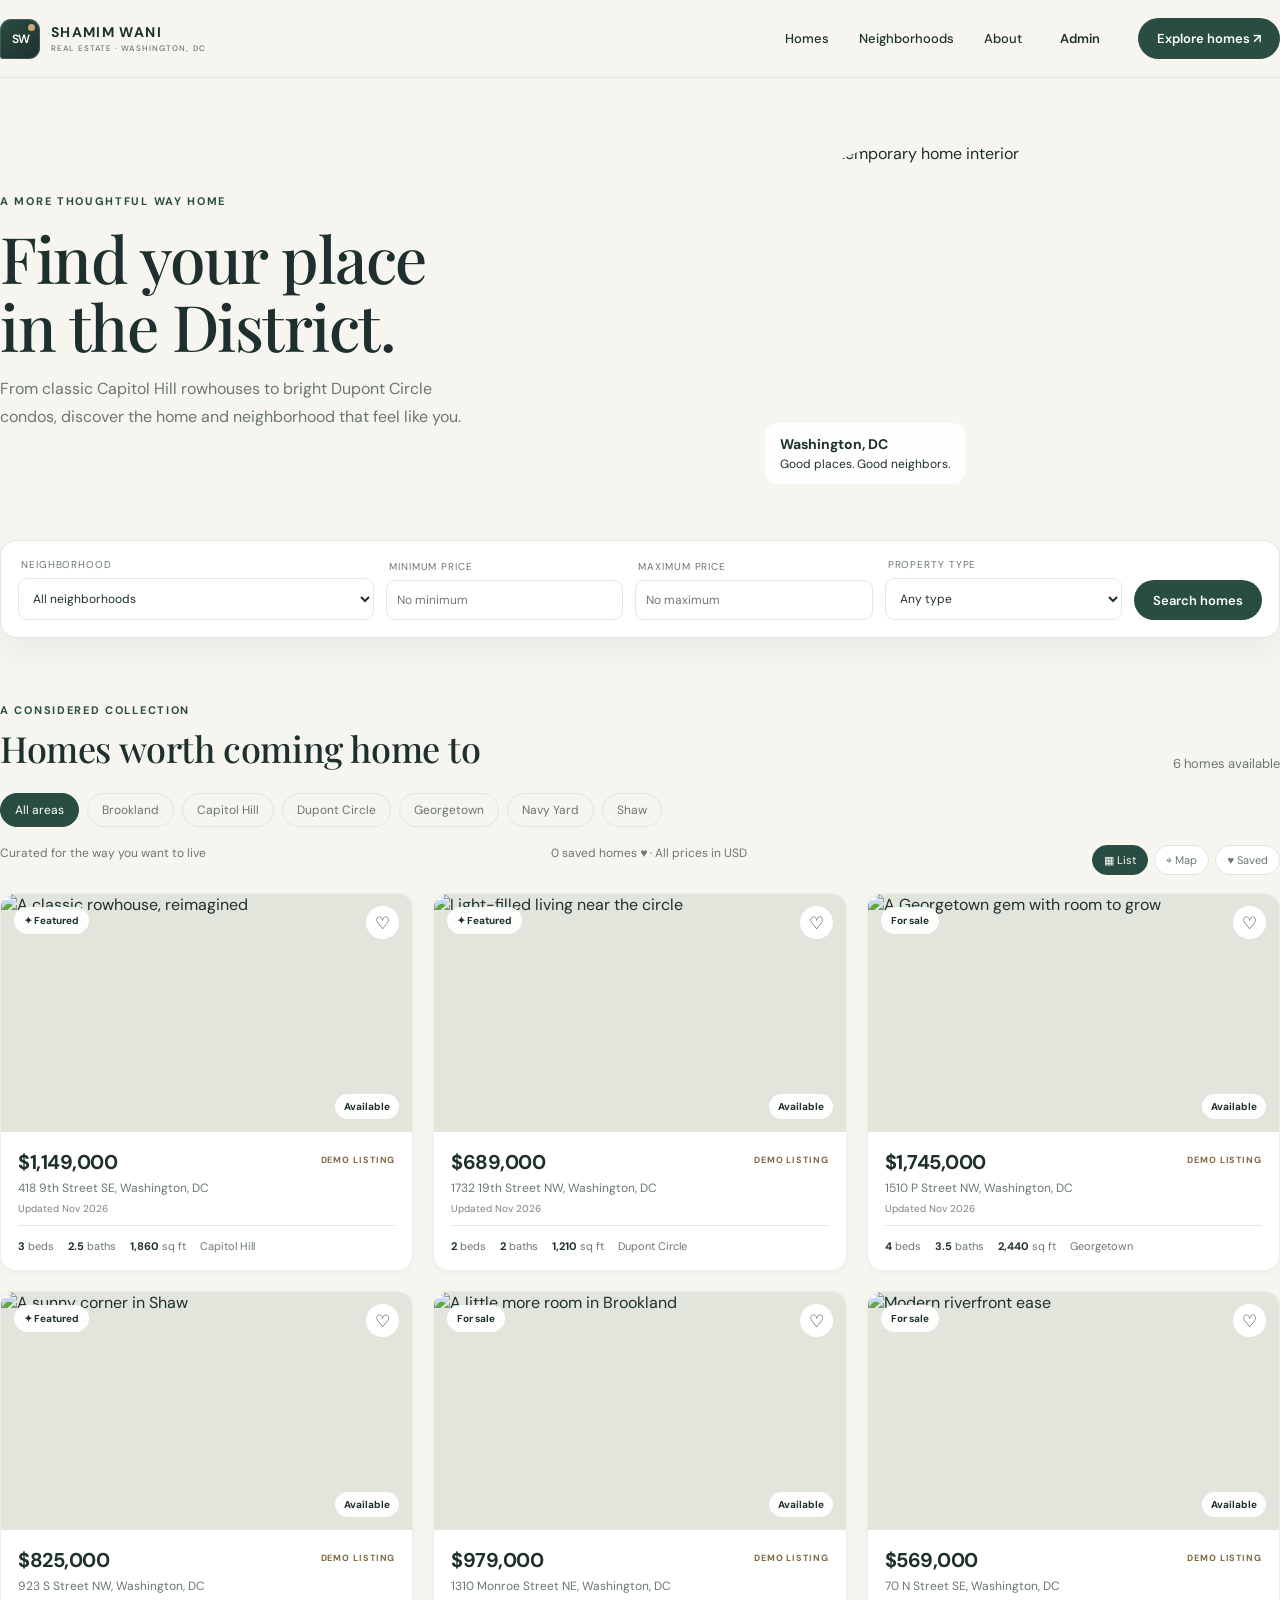
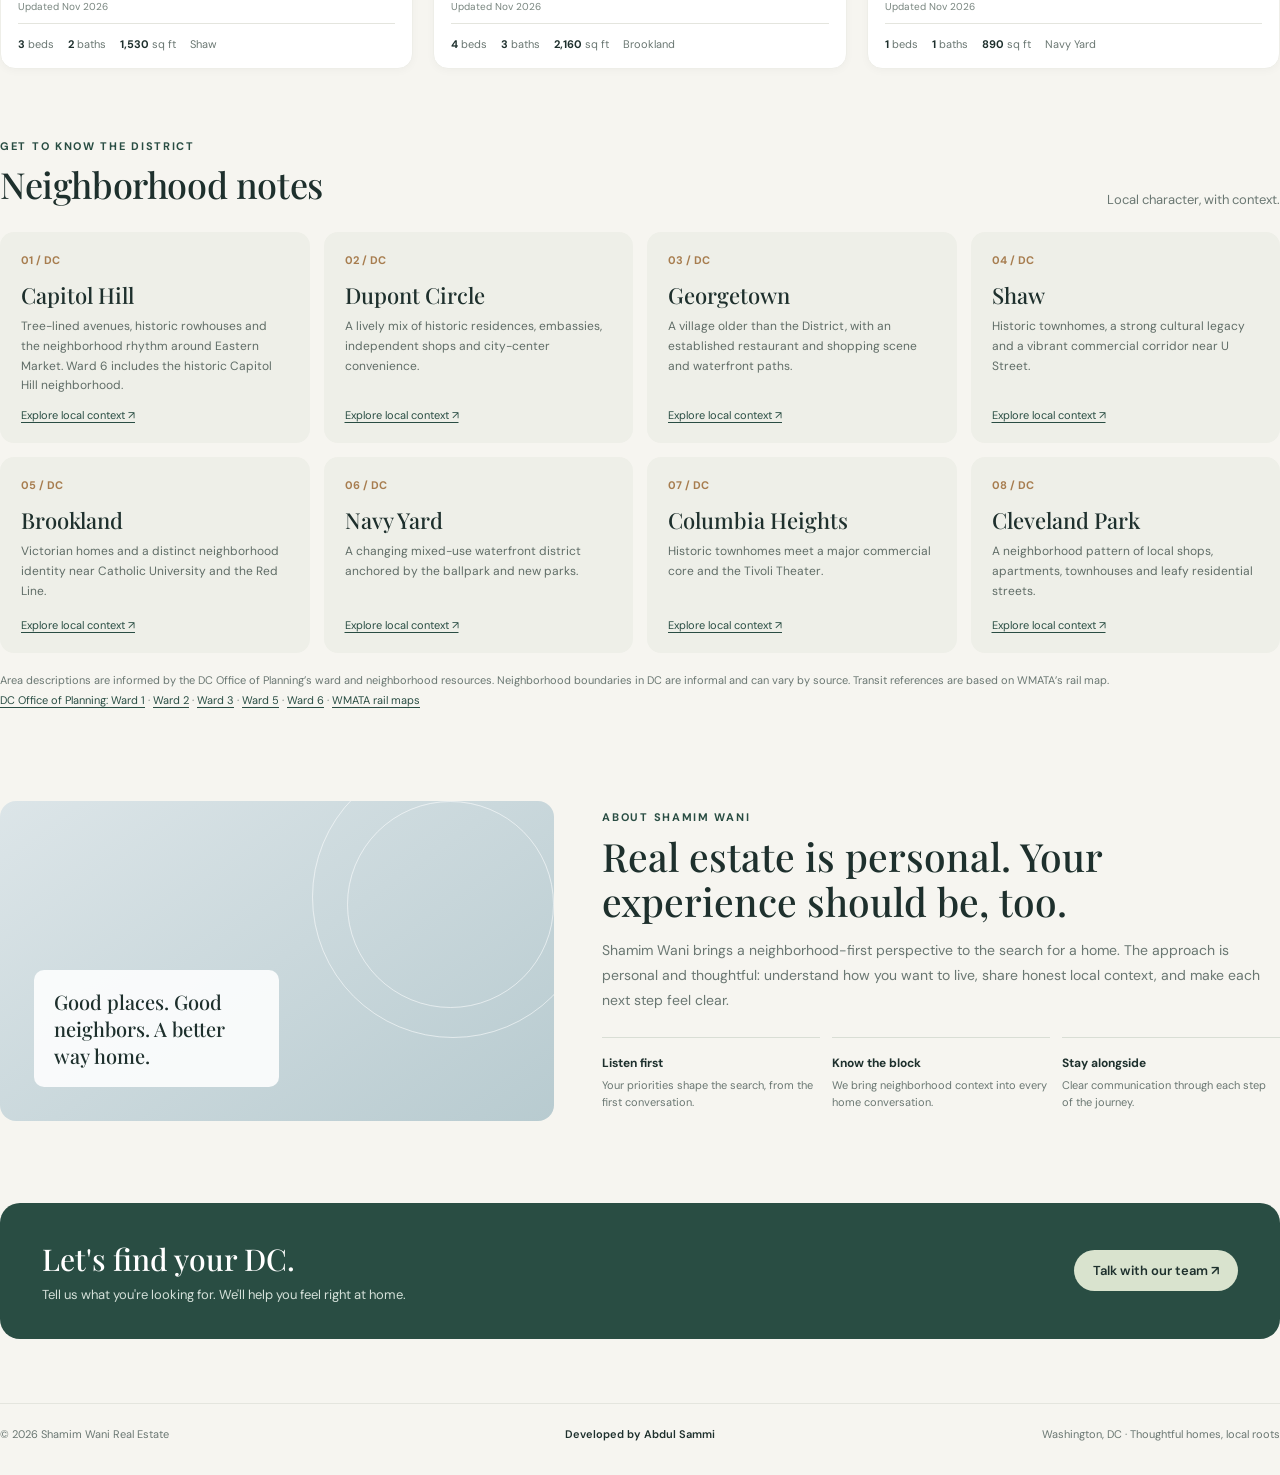
==== commit 3b4e7459: "Update index.html" ====
--- a/index.html
+++ b/index.html
@@ -13,7 +13,7 @@
 footer{display:grid;grid-template-columns:1fr auto 1fr;align-items:center;gap:16px}.footer-credit{text-align:center;color:var(--ink);font-weight:600}.footer-location{text-align:right}@media(max-width:600px){.demo-banner{font-size:9px;gap:6px;flex-wrap:wrap;text-align:center}.demo-banner span:last-child{flex-basis:100%}footer{grid-template-columns:1fr;text-align:center;gap:9px}.footer-location{text-align:center}.topbar{position:relative}.mobile-menu-btn{display:flex}.nav{display:none;position:absolute;top:66px;left:0;right:0;z-index:8;flex-direction:column;align-items:stretch;gap:4px;padding:14px;background:#fff;border:1px solid var(--line);border-radius:14px;box-shadow:0 16px 34px #182a2818}.nav.open{display:flex}.nav a{display:block;padding:10px 8px}.nav button{width:100%}.nav .linkbtn{text-align:left;padding:11px 8px}}
 .admin-login[hidden],.adminmain[hidden]{display:none}.admin-login{min-height:calc(100vh - 68px);display:grid;place-items:center;padding:28px 18px}.admin-login-card{width:min(100%,430px);background:white;border:1px solid var(--line);border-radius:18px;padding:30px;box-shadow:0 16px 42px #182a2810;display:grid;gap:10px}.admin-login-card h1{font:500 32px 'Playfair Display';margin:3px 0}.admin-login-card p{font-size:13px;line-height:1.7;color:var(--muted);margin:0 0 8px}.admin-login-card label{font-size:11px;font-weight:600;margin-top:5px}.admin-login-card input{width:100%;border:1px solid var(--line);border-radius:9px;padding:12px 13px}.admin-login-card input:focus{outline:2px solid #294d4328;border-color:var(--green)}.admin-login-card .secondary{margin-top:2px}.admin-login-message{min-height:18px;color:var(--green);font-size:12px;line-height:1.5}.admin-login-message.error{color:#a43f38}.admin-login-card button:disabled{opacity:.6;cursor:wait}
 .photo-placeholder,.modal-placeholder{width:100%;height:100%;display:grid;place-items:center;background:linear-gradient(145deg,#e7ebe5,#d8dfd8);color:#687572;font-size:12px}.modal-placeholder{min-height:230px}.photo-placeholder{position:absolute;inset:0}</style></head><body>
-<div class="wrap"><div class="demo-banner"><span class="demo-dot"></span> DEMO PREVIEW <span>Sample listings only · Live listings appear after admin publishing · Inquiries are sent securely</span></div><header class="topbar"><div class="brand"><span class="brandmark" aria-label="Shamim Wani monogram">SW</span> <span class="brandname">SHAMIM WANI<small>REAL ESTATE · WASHINGTON, DC</small></span></div><button class="mobile-menu-btn" id="mobileMenuBtn" aria-label="Open navigation menu" aria-expanded="false" onclick="toggleMobileMenu()">☰</button><nav class="nav" id="siteNav"><a href="#homes">Homes</a><a href="#neighborhoods">Neighborhoods</a><a href="#about">About</a><button class="linkbtn" onclick="openAdmin()">Admin</button><button onclick="document.getElementById('homes').scrollIntoView({behavior:'smooth'})">Explore homes ↗</button></nav></header>
+</div><header class="topbar"><div class="brand"><span class="brandmark" aria-label="Shamim Wani monogram">SW</span> <span class="brandname">SHAMIM WANI<small>REAL ESTATE · WASHINGTON, DC</small></span></div><button class="mobile-menu-btn" id="mobileMenuBtn" aria-label="Open navigation menu" aria-expanded="false" onclick="toggleMobileMenu()">☰</button><nav class="nav" id="siteNav"><a href="#homes">Homes</a><a href="#neighborhoods">Neighborhoods</a><a href="#about">About</a><button class="linkbtn" onclick="openAdmin()">Admin</button><button onclick="document.getElementById('homes').scrollIntoView({behavior:'smooth'})">Explore homes ↗</button></nav></header>
 <section class="hero"><div><div class="eyebrow">A more thoughtful way home</div><h1>Find your place<br>in the District.</h1><p>From classic Capitol Hill rowhouses to bright Dupont Circle condos, discover the home and neighborhood that feel like you.</p></div><div class="hero-image"><img src="https://images.unsplash.com/photo-1600607687939-ce8a6c25118c?auto=format&fit=crop&w=1100&q=85" alt="Sunlit contemporary home interior"><div class="image-note"><b>Washington, DC</b>Good places. Good neighbors.</div></div></section>
 <div class="searchbox"><div class="field"><label>Neighborhood</label><select id="area"><option value="">All neighborhoods</option></select></div><div class="field"><label for="minPrice">Minimum price</label><input id="minPrice" type="number" min="0" step="10000" placeholder="No minimum" inputmode="numeric"></div><div class="field"><label for="maxPrice">Maximum price</label><input id="maxPrice" type="number" min="0" step="10000" placeholder="No maximum" inputmode="numeric"></div><div class="field"><label>Property type</label><select id="type"><option value="">Any type</option><option>Rowhouse</option><option>Condo</option><option>Detached</option><option>Townhouse</option></select></div><button class="btn" onclick="filterHomes()">Search homes</button></div>
 <section id="homes"><div class="section-head"><div><div class="eyebrow">A considered collection</div><h2>Homes worth coming home to</h2></div><p id="count"></p></div><div class="chips" id="chips"></div><div class="resultsline"><span id="resultLabel">Curated for the way you want to live</span><span id="savedCount">0 saved homes ♥ · All prices in USD</span><div class="view-actions"><button class="view-btn active" id="listViewBtn" onclick="setView('list')">▦ List</button><button class="view-btn" id="mapViewBtn" onclick="setView('map')">⌖ Map</button><button class="view-btn" id="savedViewBtn" onclick="toggleSavedView()">♥ Saved</button></div></div><div id="mapView" class="map-view" aria-label="Approximate map of demo listing neighborhoods"></div><div class="grid" id="listings"></div></section>
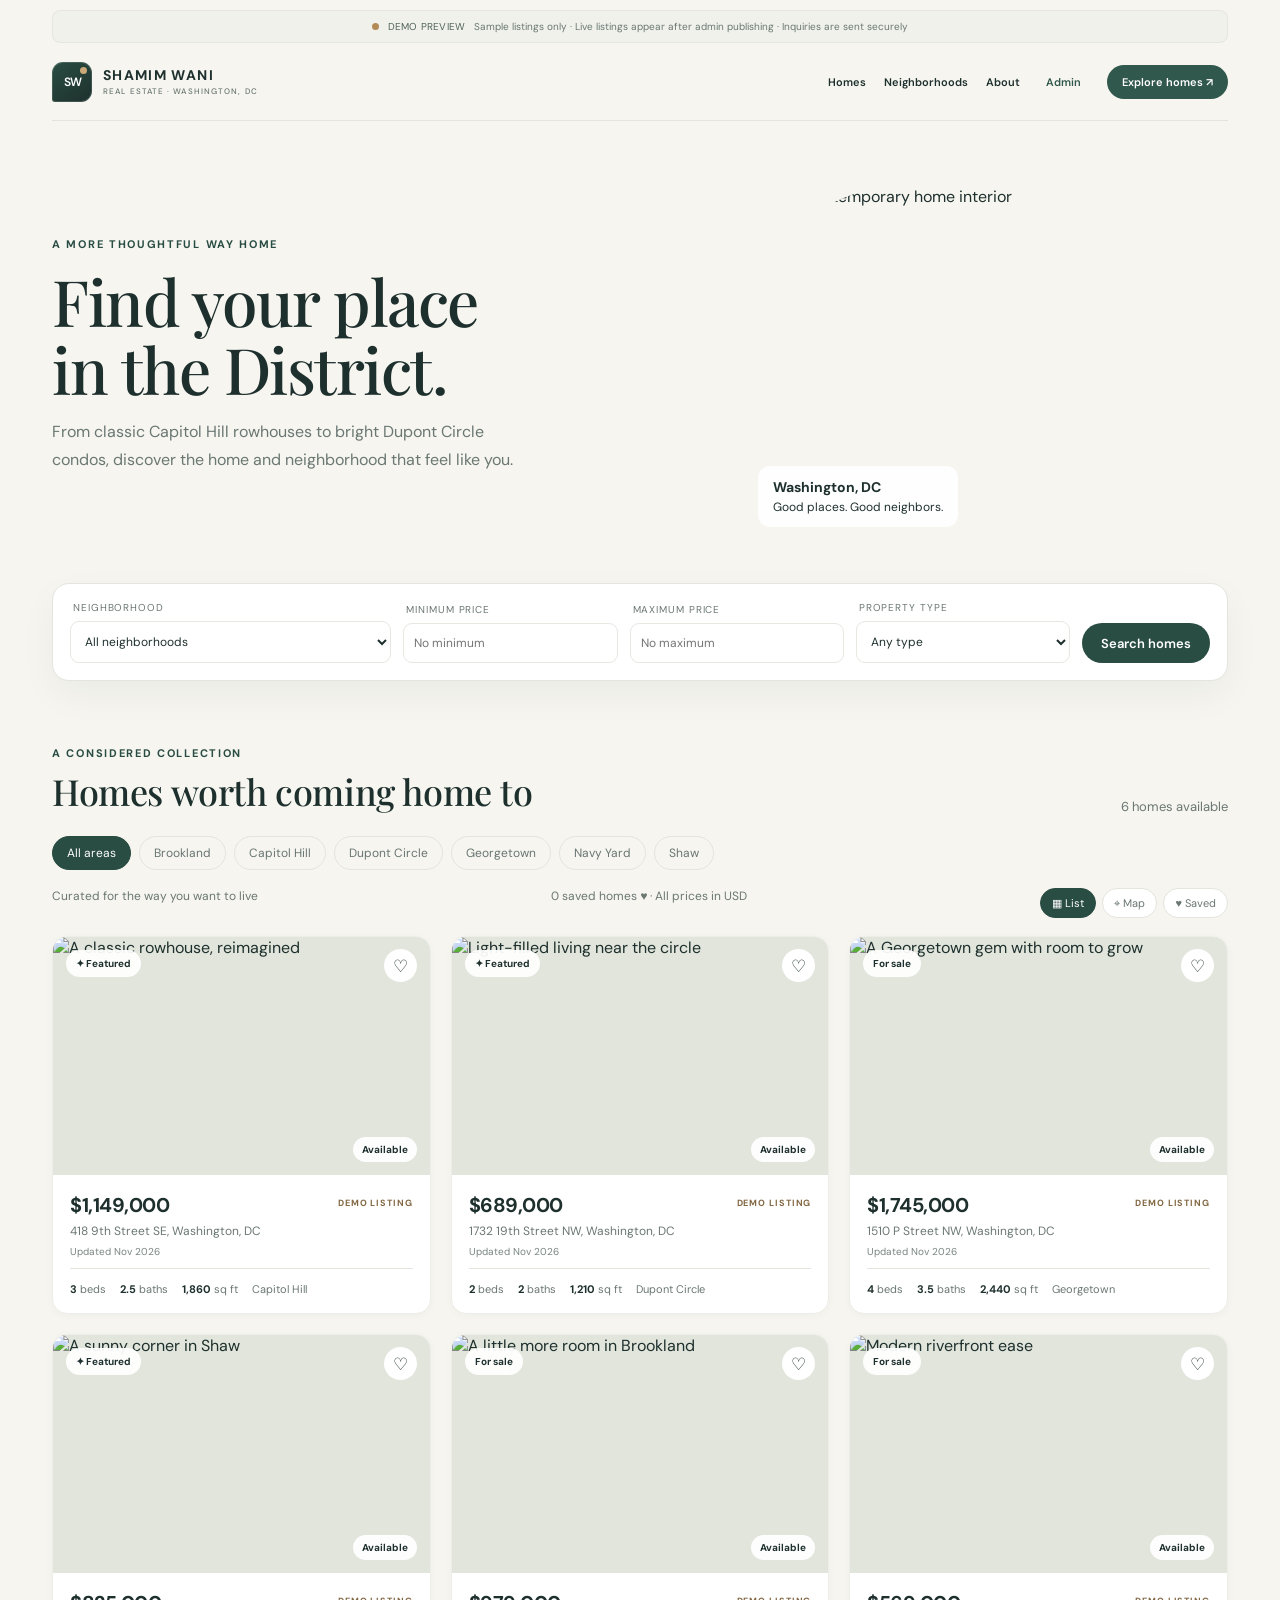
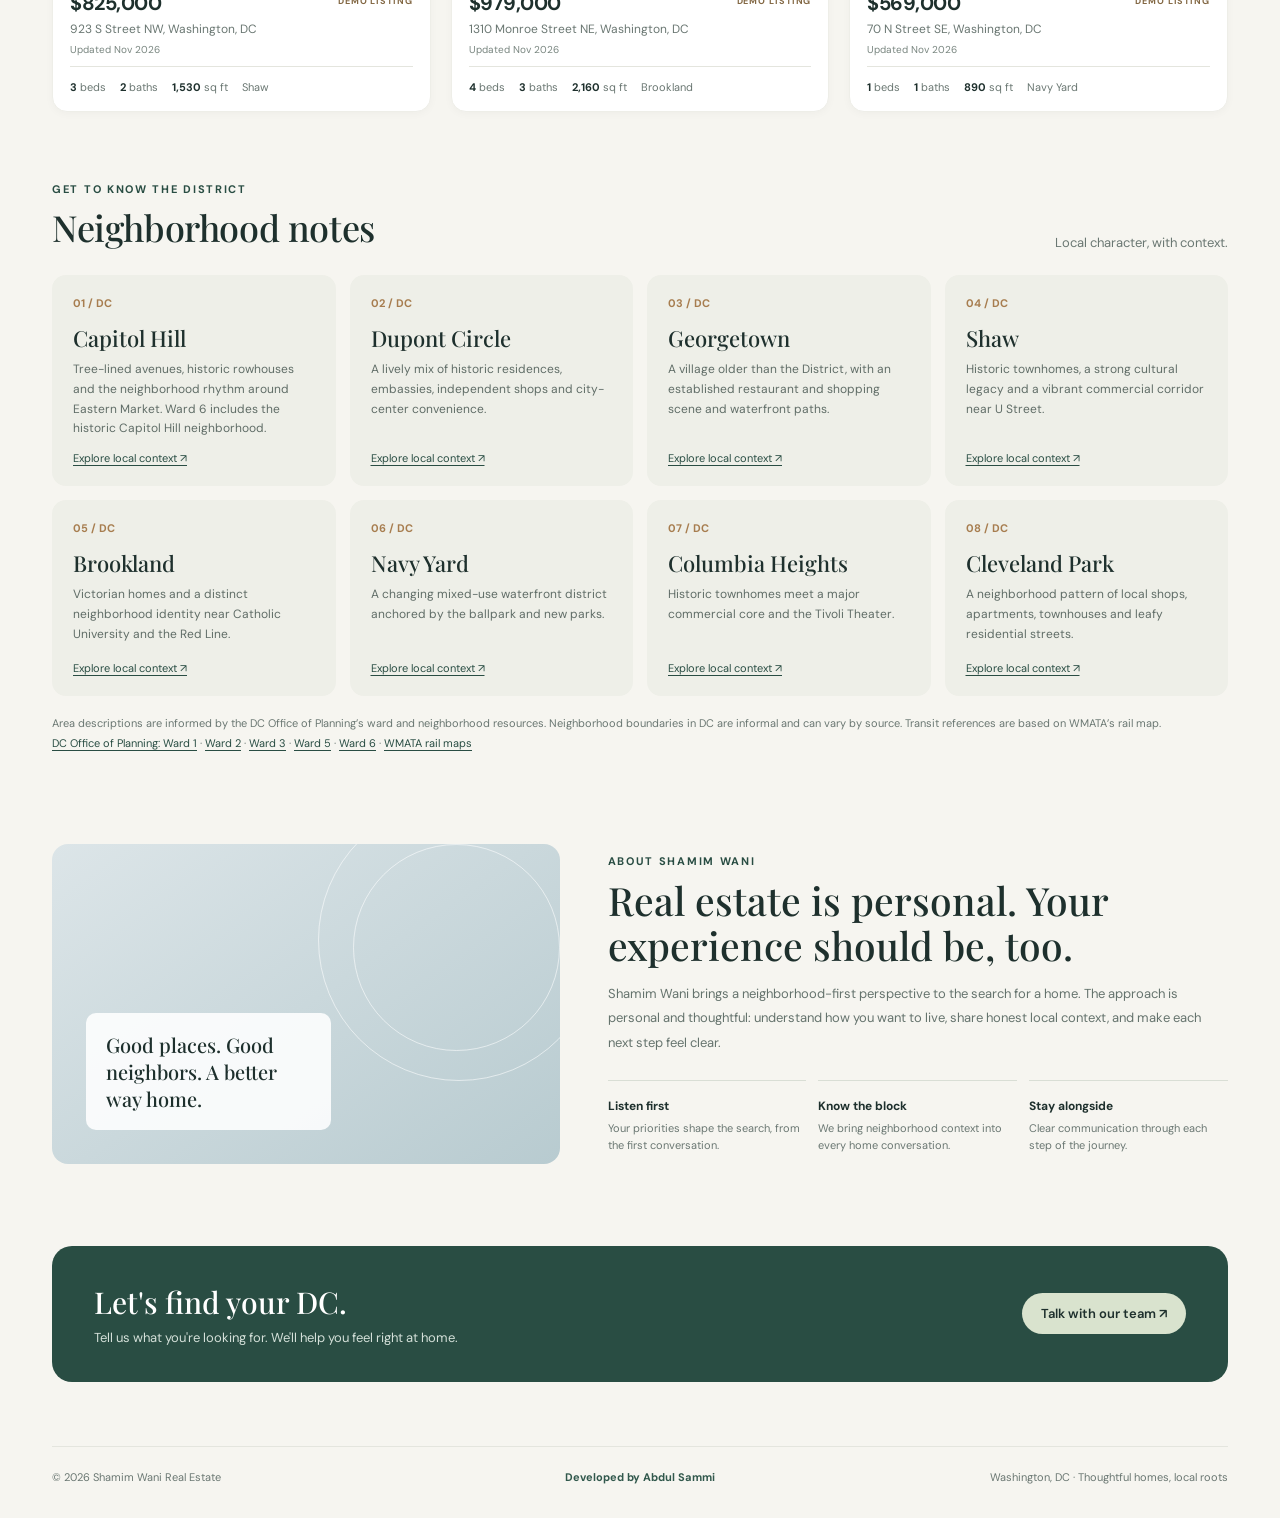
==== commit 9190c862: "Split real estate website into responsive pages" ====
--- a/index.html
+++ b/index.html
@@ -12,8 +12,8 @@
 .demo-banner{display:flex;justify-content:center;align-items:center;gap:9px;padding:9px 12px;margin-top:10px;border:1px solid #e5e6de;border-radius:8px;background:#f0f1eb;color:#51645c;font-size:10px;letter-spacing:.2px}.demo-dot{width:7px;height:7px;border-radius:50%;background:#b18a56;flex:0 0 auto}.demo-banner span:last-child{font-size:10px;letter-spacing:0;color:var(--muted)}.mobile-menu-btn{display:none;border:1px solid var(--line);background:#fff;color:var(--ink);width:40px;height:40px;border-radius:50%;font-size:18px;align-items:center;justify-content:center}.upload-note{display:block;font-size:10px;color:var(--muted);margin:7px 3px}.field input[type=file]{padding:9px;background:#fafaf8;border-style:dashed}
 footer{display:grid;grid-template-columns:1fr auto 1fr;align-items:center;gap:16px}.footer-credit{text-align:center;color:var(--ink);font-weight:600}.footer-location{text-align:right}@media(max-width:600px){.demo-banner{font-size:9px;gap:6px;flex-wrap:wrap;text-align:center}.demo-banner span:last-child{flex-basis:100%}footer{grid-template-columns:1fr;text-align:center;gap:9px}.footer-location{text-align:center}.topbar{position:relative}.mobile-menu-btn{display:flex}.nav{display:none;position:absolute;top:66px;left:0;right:0;z-index:8;flex-direction:column;align-items:stretch;gap:4px;padding:14px;background:#fff;border:1px solid var(--line);border-radius:14px;box-shadow:0 16px 34px #182a2818}.nav.open{display:flex}.nav a{display:block;padding:10px 8px}.nav button{width:100%}.nav .linkbtn{text-align:left;padding:11px 8px}}
 .admin-login[hidden],.adminmain[hidden]{display:none}.admin-login{min-height:calc(100vh - 68px);display:grid;place-items:center;padding:28px 18px}.admin-login-card{width:min(100%,430px);background:white;border:1px solid var(--line);border-radius:18px;padding:30px;box-shadow:0 16px 42px #182a2810;display:grid;gap:10px}.admin-login-card h1{font:500 32px 'Playfair Display';margin:3px 0}.admin-login-card p{font-size:13px;line-height:1.7;color:var(--muted);margin:0 0 8px}.admin-login-card label{font-size:11px;font-weight:600;margin-top:5px}.admin-login-card input{width:100%;border:1px solid var(--line);border-radius:9px;padding:12px 13px}.admin-login-card input:focus{outline:2px solid #294d4328;border-color:var(--green)}.admin-login-card .secondary{margin-top:2px}.admin-login-message{min-height:18px;color:var(--green);font-size:12px;line-height:1.5}.admin-login-message.error{color:#a43f38}.admin-login-card button:disabled{opacity:.6;cursor:wait}
-.photo-placeholder,.modal-placeholder{width:100%;height:100%;display:grid;place-items:center;background:linear-gradient(145deg,#e7ebe5,#d8dfd8);color:#687572;font-size:12px}.modal-placeholder{min-height:230px}.photo-placeholder{position:absolute;inset:0}</style></head><body>
-</div><header class="topbar"><div class="brand"><span class="brandmark" aria-label="Shamim Wani monogram">SW</span> <span class="brandname">SHAMIM WANI<small>REAL ESTATE · WASHINGTON, DC</small></span></div><button class="mobile-menu-btn" id="mobileMenuBtn" aria-label="Open navigation menu" aria-expanded="false" onclick="toggleMobileMenu()">☰</button><nav class="nav" id="siteNav"><a href="#homes">Homes</a><a href="#neighborhoods">Neighborhoods</a><a href="#about">About</a><button class="linkbtn" onclick="openAdmin()">Admin</button><button onclick="document.getElementById('homes').scrollIntoView({behavior:'smooth'})">Explore homes ↗</button></nav></header>
+.photo-placeholder,.modal-placeholder{width:100%;height:100%;display:grid;place-items:center;background:linear-gradient(145deg,#e7ebe5,#d8dfd8);color:#687572;font-size:12px}.modal-placeholder{min-height:230px}.photo-placeholder{position:absolute;inset:0}</style><link rel="stylesheet" href="site-pages.css"></head><body class="home-page">
+<div class="wrap"><div class="demo-banner"><span class="demo-dot"></span> DEMO PREVIEW <span>Sample listings only · Live listings appear after admin publishing · Inquiries are sent securely</span></div><header class="topbar"><div class="brand"><span class="brandmark" aria-label="Shamim Wani monogram">SW</span> <span class="brandname">SHAMIM WANI<small>REAL ESTATE · WASHINGTON, DC</small></span></div><button class="mobile-menu-btn" id="mobileMenuBtn" aria-label="Open navigation menu" aria-expanded="false" onclick="toggleMobileMenu()">☰</button><nav class="nav" id="siteNav"><a href="properties.html">Homes</a><a href="neighborhoods.html">Neighborhoods</a><a href="about.html">About</a><a class="linkbtn" href="index.html?admin=1">Admin</a><a class="nav-cta" href="properties.html">Explore homes ↗</a></nav></header>
 <section class="hero"><div><div class="eyebrow">A more thoughtful way home</div><h1>Find your place<br>in the District.</h1><p>From classic Capitol Hill rowhouses to bright Dupont Circle condos, discover the home and neighborhood that feel like you.</p></div><div class="hero-image"><img src="https://images.unsplash.com/photo-1600607687939-ce8a6c25118c?auto=format&fit=crop&w=1100&q=85" alt="Sunlit contemporary home interior"><div class="image-note"><b>Washington, DC</b>Good places. Good neighbors.</div></div></section>
 <div class="searchbox"><div class="field"><label>Neighborhood</label><select id="area"><option value="">All neighborhoods</option></select></div><div class="field"><label for="minPrice">Minimum price</label><input id="minPrice" type="number" min="0" step="10000" placeholder="No minimum" inputmode="numeric"></div><div class="field"><label for="maxPrice">Maximum price</label><input id="maxPrice" type="number" min="0" step="10000" placeholder="No maximum" inputmode="numeric"></div><div class="field"><label>Property type</label><select id="type"><option value="">Any type</option><option>Rowhouse</option><option>Condo</option><option>Detached</option><option>Townhouse</option></select></div><button class="btn" onclick="filterHomes()">Search homes</button></div>
 <section id="homes"><div class="section-head"><div><div class="eyebrow">A considered collection</div><h2>Homes worth coming home to</h2></div><p id="count"></p></div><div class="chips" id="chips"></div><div class="resultsline"><span id="resultLabel">Curated for the way you want to live</span><span id="savedCount">0 saved homes ♥ · All prices in USD</span><div class="view-actions"><button class="view-btn active" id="listViewBtn" onclick="setView('list')">▦ List</button><button class="view-btn" id="mapViewBtn" onclick="setView('map')">⌖ Map</button><button class="view-btn" id="savedViewBtn" onclick="toggleSavedView()">♥ Saved</button></div></div><div id="mapView" class="map-view" aria-label="Approximate map of demo listing neighborhoods"></div><div class="grid" id="listings"></div></section>
@@ -22,17 +22,10 @@
 <div class="overlay" id="detail"><div class="modal" id="detailBody"></div></div>
 <div class="overlay" id="lead"><div class="modal" style="max-width:500px;padding:28px"><button class="close" onclick="closeOverlays()">×</button><div class="eyebrow">Start a conversation</div><h2 style="font:500 30px 'Playfair Display'">Let's find your place.</h2><form onsubmit="saveLead(event)"><div class="formgrid"><div class="field"><label>Your name</label><input name="name" required></div><div class="field"><label>Email</label><input name="email" type="email" required></div><div class="field"><label>Preferred tour date</label><input name="tourDate" type="date" min=""></div><div class="field"><label>Preferred time</label><select name="tourTime"><option value="">No preference</option><option>Morning</option><option>Afternoon</option><option>Evening</option></select></div><div class="field wide"><label>What are you looking for?</label><textarea name="message" placeholder="A few details help us get started…"></textarea></div></div><div class="form-actions"><button class="secondary" type="button" onclick="closeOverlays()">Cancel</button><button class="btn">Send inquiry</button></div></form></div></div>
 <div class="admin" id="admin"><div class="adminbar"><div class="brand"><span class="brandmark" aria-label="Shamim Wani monogram">SW</span> <span class="brandname">SHAMIM WANI<small>REAL ESTATE · WASHINGTON, DC</small></span> <span style="color:#78857f;font-size:12px;font-weight:400">/ Admin studio</span></div><button class="secondary" onclick="closeAdmin()">← View site</button></div><main class="adminmain"><div class="adminhead"><div><div class="eyebrow">Workspace overview</div><h1>Welcome, Shamim.</h1><p style="font-size:13px;color:var(--muted)">Your local demo workspace. Changes are saved in this browser.</p></div><button class="btn" onclick="showTab('form')">＋ Add a property</button></div><div class="stats" id="stats"></div><div class="admintabs"><button class="active" onclick="showTab('properties',this)">Properties</button><button onclick="showTab('leads',this)">Inquiries <span id="leadCount"></span></button><button onclick="showTab('form',this)">Add property</button></div><div id="adminContent"></div></main></div><div class="toast" id="toast"></div>
-<script src="https://cdn.jsdelivr.net/npm/@supabase/supabase-js@2.119.0"></script><script src="supabase-config.js"></script>
+<script src="https://cdn.jsdelivr.net/npm/@supabase/supabase-js@2.119.0"></script><script src="supabase-config.js"></script><script src="site-data.js"></script>
 <script>
-const starter=[
-{id:1,title:'A classic rowhouse, reimagined',area:'Capitol Hill',address:'418 9th Street SE, Washington, DC',price:1149000,type:'Rowhouse',beds:3,baths:2.5,sqft:1860,status:'Active',featured:true,desc:'A thoughtfully restored Capitol Hill home where original character meets fresh, modern finishes. A sunlit kitchen opens to a private garden patio, with Eastern Market and neighborhood cafés close by.',amenities:['Private garden','Restored hardwoods','Updated kitchen','Eastern Market nearby'],image:'https://images.unsplash.com/photo-1600047509807-ba8f99d2cdde?auto=format&fit=crop&w=1000&q=82',images:[]},
-{id:2,title:'Light-filled living near the circle',area:'Dupont Circle',address:'1732 19th Street NW, Washington, DC',price:689000,type:'Condo',beds:2,baths:2,sqft:1210,status:'Active',featured:true,desc:'A graceful, airy residence tucked among Dupont Circle’s historic streets. Enjoy a well-proportioned layout, generous windows and a neighborhood known for galleries, cafés and Metro access.',amenities:['Elevator building','In-unit laundry','Hardwood floors','Near Red Line'],image:'https://images.unsplash.com/photo-1600607687920-4e2a09cf159d?auto=format&fit=crop&w=1000&q=82',images:[]},
-{id:3,title:'A Georgetown gem with room to grow',area:'Georgetown',address:'1510  P Street NW, Washington, DC',price:1745000,type:'Townhouse',beds:4,baths:3.5,sqft:2440,status:'Active',featured:false,desc:'A welcoming brick townhouse in a village-like setting. Walk to independent shops, restaurants and the waterfront; enjoy gracious living spaces and a tucked-away outdoor terrace.',amenities:['Private terrace','Brick fireplace','Updated systems','Walkable shops'],image:'https://images.unsplash.com/photo-1600566753086-00f18fb6b3ea?auto=format&fit=crop&w=1000&q=82',images:[]},
-{id:4,title:'A sunny corner in Shaw',area:'Shaw',address:'923 S Street NW, Washington, DC',price:825000,type:'Rowhouse',beds:3,baths:2,sqft:1530,status:'Active',featured:true,desc:'Classic Washington architecture and a lively neighborhood setting meet in this welcoming home. A short stroll brings you to local restaurants, historic streets and the Shaw–Howard University Metro station.',amenities:['Bay windows','Rear deck','Exposed brick','Metro nearby'],image:'https://images.unsplash.com/photo-1600585154340-be6161a56a0c?auto=format&fit=crop&w=1000&q=82',images:[]},
-{id:5,title:'A little more room in Brookland',area:'Brookland',address:'1310 Monroe Street NE, Washington, DC',price:979000,type:'Detached',beds:4,baths:3,sqft:2160,status:'Active',featured:false,desc:'A detached home in a leafy northeast neighborhood known for its distinct local identity, historic homes and Catholic University. A calm residential feel with Metro and neighborhood destinations nearby.',amenities:['Detached home','Fenced yard','Garage parking','Brookland Metro'],image:'https://images.unsplash.com/photo-1600566753190-17f0baa2a6c3?auto=format&fit=crop&w=1000&q=82',images:[]},
-{id:6,title:'Modern riverfront ease',area:'Navy Yard',address:'70 N Street SE, Washington, DC',price:569000,type:'Condo',beds:1,baths:1,sqft:890,status:'Active',featured:false,desc:'A polished one-bedroom base in the Capitol Riverfront. Enjoy an easy routine with waterfront paths, neighborhood dining and Navy Yard–Ballpark Metro close at hand.',amenities:['Building fitness room','Balcony','Concierge','Waterfront paths'],image:'https://images.unsplash.com/photo-1600607687939-ce8a6c25118c?auto=format&fit=crop&w=1000&q=82',images:[]}
-];
-const guides=[['Capitol Hill','Tree-lined avenues, historic rowhouses and the neighborhood rhythm around Eastern Market. Ward 6 includes the historic Capitol Hill neighborhood.','https://planning.dc.gov/page/about-ward-6'],['Dupont Circle','A lively mix of historic residences, embassies, independent shops and city-center convenience.','https://planning.dc.gov/page/about-ward-2'],['Georgetown','A village older than the District, with an established restaurant and shopping scene and waterfront paths.','https://planning.dc.gov/page/about-ward-2'],['Shaw','Historic townhomes, a strong cultural legacy and a vibrant commercial corridor near U Street.','https://planning.dc.gov/page/about-ward-1'],['Brookland','Victorian homes and a distinct neighborhood identity near Catholic University and the Red Line.','https://planning.dc.gov/page/about-ward-5'],['Navy Yard','A changing mixed-use waterfront district anchored by the ballpark and new parks.','https://planning.dc.gov/page/about-ward-6'],['Columbia Heights','Historic townhomes meet a major commercial core and the Tivoli Theater.','https://planning.dc.gov/page/about-ward-1'],['Cleveland Park','A neighborhood pattern of local shops, apartments, townhouses and leafy residential streets.','https://planning.dc.gov/page/about-ward-3']];
+const starter=window.DC_DEMO_HOMES;
+const guides=window.DC_NEIGHBORHOODS;
 let homes=starter,leads=[],favorites=JSON.parse(localStorage.getItem('dcFavorites')||'[]'),activeArea='',showingSaved=false,currentView='list',listingMap=null,filteredHomes=[];const money=n=>'$'+Number(n).toLocaleString('en-US');function persist(){localStorage.setItem('dcHomes',JSON.stringify(homes));localStorage.setItem('dcLeads',JSON.stringify(leads))}function areas(){return [...new Set(homes.map(x=>x.area))].sort()}function render(){let ar=areas(),sel=document.getElementById('area');let old=sel.value;sel.innerHTML='<option value="">All neighborhoods</option>'+ar.map(a=>`<option>${a}</option>`).join('');sel.value=ar.includes(old)?old:'';document.getElementById('chips').innerHTML=['All areas',...ar].map(a=>`<button class="chip ${(!activeArea&&a==='All areas')||activeArea===a?'active':''}" onclick="pickArea('${a==='All areas'?'':a}')">${a}</button>`).join('');filterHomes();document.getElementById('guides').innerHTML=guides.map((g,i)=>`<article class="guide"><span class="num">0${i+1} / DC</span><h3>${g[0]}</h3><p>${g[1]}</p><a href="${g[2]}" target="_blank" rel="noopener">Explore local context ↗</a></article>`).join('')}
 function pickArea(a){activeArea=a;document.getElementById('area').value=a;render()}function filterHomes(){let a=document.getElementById('area').value||activeArea,min=Number(document.getElementById('minPrice').value)||0,max=Number(document.getElementById('maxPrice').value)||Infinity,t=document.getElementById('type').value;activeArea=a;let data=homes.filter(x=>x.status==='Active'&&(!a||x.area===a)&&x.price>=min&&x.price<=max&&(!t||x.type===t)&&(!showingSaved||favorites.includes(x.id)));filteredHomes=data;document.getElementById('resultLabel').textContent=showingSaved?'Your saved homes':'Curated for the way you want to live';document.getElementById('savedCount').textContent=`${favorites.length} saved homes ♥ · All prices in USD`;document.getElementById('count').textContent=`${data.length} home${data.length===1?'':'s'} available`;document.getElementById('listings').innerHTML=data.length?data.map(x=>`<article class="card" onclick="showDetail(${x.id})"><div class="photo"><img src="${x.image||starter[0].image}" alt="${x.title}" loading="lazy"><span class="badge">${x.featured?'✦ Featured':'For sale'}</span><span class="availability">${x.availability||'Available'}</span><button class="heart ${favorites.includes(x.id)?'saved':''}" onclick="event.stopPropagation();toggleFavorite(${x.id})">${favorites.includes(x.id)?'♥':'♡'}</button></div><div class="cardbody"><span class="demo-tag">Demo listing</span><div class="price">${money(x.price)}</div><div class="address">${x.address}</div><div class="card-meta">Updated ${x.updatedAt||'Nov 2026'}</div><div class="facts"><span><b>${x.beds}</b> beds</span><span><b>${x.baths}</b> baths</span><span><b>${Number(x.sqft).toLocaleString()}</b> sq ft</span><span>${x.area}</span></div></div></article>`).join(''):'<div class="empty">No homes match these filters. Try a wider price range or another neighborhood.</div>'}
 function toggleFavorite(id){favorites=favorites.includes(id)?favorites.filter(x=>x!==id):[...favorites,id];localStorage.setItem('dcFavorites',JSON.stringify(favorites));filterHomes();document.getElementById('savedCount').textContent=`${favorites.length} saved homes ♥ · All prices in USD`;if(showingSaved)filterHomes()}function toggleSavedView(){showingSaved=!showingSaved;document.getElementById('savedViewBtn').classList.toggle('active',showingSaved);filterHomes();document.getElementById('homes').scrollIntoView({behavior:'smooth'})}function setView(mode){currentView=mode;document.getElementById('mapView').style.display=mode==='map'?'block':'none';document.getElementById('listings').style.display=mode==='list'?'grid':'none';document.getElementById('mapViewBtn').classList.toggle('active',mode==='map');document.getElementById('listViewBtn').classList.toggle('active',mode==='list');if(mode==='map')renderMap()}function renderMap(){if(!window.L){document.getElementById('mapView').innerHTML='<div class="map-fallback">Map tiles need an internet connection. <a href="https://www.openstreetmap.org" target="_blank">OpenStreetMap ↗</a></div>';return}let el=document.getElementById('mapView');if(!listingMap){listingMap=L.map(el).setView([38.9072,-77.0369],12);L.tileLayer('https://{s}.tile.openstreetmap.org/{z}/{x}/{y}.png',{maxZoom:19,attribution:'© OpenStreetMap contributors'}).addTo(listingMap)}listingMap.eachLayer(layer=>{if(layer instanceof L.Marker)listingMap.removeLayer(layer)});const centers={'Capitol Hill':[38.8855,-76.9967],'Dupont Circle':[38.9096,-77.0434],'Georgetown':[38.9097,-77.0654],'Shaw':[38.9125,-77.0214],'Brookland':[38.9344,-76.9947],'Navy Yard':[38.8767,-77.0065],'Columbia Heights':[38.9280,-77.0325],'Cleveland Park':[38.9347,-77.0580]};let pts=[];filteredHomes.forEach((x,i)=>{let c=centers[x.area]||[38.9072,-77.0369],pt=[c[0]+((i%3)-1)*.002,c[1]+((i%2)-.5)*.003];pts.push(pt);L.marker(pt).addTo(listingMap).bindPopup(`<b>${x.title}</b><br>${money(x.price)} · ${x.area}<br><small>Approximate demo location</small><br><a href="#" onclick="showDetail(${x.id});return false">View details</a>`)});if(pts.length)listingMap.fitBounds(pts,{padding:[35,35],maxZoom:13})}function showDetail(id){let x=homes.find(h=>h.id===id);document.getElementById('detailBody').innerHTML=`<button class="close" onclick="closeOverlays()">×</button><div class="modalphoto"><img id="galleryMain" src="${x.image||starter[0].image}" alt="${x.title}"></div><div class="modalcontent"><div class="eyebrow">${x.area} · Demo listing</div><h2>${x.title}</h2><div class="price">${money(x.price)} <small>· ${x.type}</small></div><p>${x.address}</p><div class="facts"><span><b>${x.beds}</b> beds</span><span><b>${x.baths}</b> baths</span><span><b>${Number(x.sqft).toLocaleString()}</b> sq ft</span></div><p>${x.desc}</p><div class="card-meta">${x.availability||'Available'} · Listing updated ${x.updatedAt||'Nov 2026'}</div><div class="gallery">${[x.image,...(x.images||[])].filter(Boolean).map((src,i)=>`<button onclick="document.getElementById('galleryMain').src='${src}'"><img src="${src}" alt="${x.title} photo ${i+1}"></button>`).join('')}</div><div class="amenities">${(x.amenities||[]).map(a=>`<span>${a}</span>`).join('')}</div><a href="https://www.google.com/maps/search/?api=1&query=${encodeURIComponent(x.address)}" target="_blank" class="btn" style="display:inline-block;text-decoration:none">View area map ↗</a> <button class="secondary" onclick="leadForm('${x.title.replaceAll("'","\\'")}')">Ask about this home</button></div>`;document.getElementById('detail').classList.add('show')}
@@ -42,5 +35,5 @@
 function toggleFeatured(id){let x=homes.find(x=>x.id===id);x.featured=!x.featured;persist();showTab('properties')}function toggleStatus(id){let x=homes.find(x=>x.id===id);x.status=x.status==='Active'?'Archived':'Active';persist();showTab('properties')}function deleteHome(id){if(confirm('Delete this demo property?')){homes=homes.filter(x=>x.id!==id);persist();showTab('properties')}}function editHome(id){formHome(homes.find(x=>x.id===id))}
 function formHome(x={}){document.getElementById('adminContent').innerHTML=`<form onsubmit="saveHome(event,${x.id||0})"><div class="formgrid"><div class="field"><label>Listing title</label><input name="title" value="${x.title||''}" required></div><div class="field"><label>Neighborhood</label><input name="area" value="${x.area||''}" list="areas" required><datalist id="areas">${areas().map(a=>`<option>${a}</option>`).join('')}</datalist></div><div class="field"><label>Street address</label><input name="address" value="${x.address||''}" required></div><div class="field"><label>Price (USD)</label><input name="price" type="number" min="0" value="${x.price||''}" required></div><div class="field"><label>Property type</label><select name="type">${['Rowhouse','Condo','Detached','Townhouse'].map(t=>`<option ${x.type===t?'selected':''}>${t}</option>`).join('')}</select></div><div class="field"><label>Status</label><select name="status"><option ${x.status!=='Draft'?'selected':''}>Active</option><option ${x.status==='Draft'?'selected':''}>Draft</option><option ${x.status==='Archived'?'selected':''}>Archived</option></select></div><div class="field"><label>Bedrooms</label><input name="beds" type="number" value="${x.beds??2}" min="0"></div><div class="field"><label>Bathrooms</label><input name="baths" type="number" step=".5" value="${x.baths??1}" min="0"></div><div class="field"><label>Square feet</label><input name="sqft" type="number" value="${x.sqft??1000}" min="0"></div><div class="field"><label>Cover image link</label><input name="image" type="text" inputmode="url" value="${x.image&&x.image.startsWith('http')?x.image:''}" placeholder="https://…"></div><div class="field"><label>Or upload cover image</label><input name="coverFile" type="file" accept="image/*"></div><div class="field wide"><label>Gallery image links (comma-separated)</label><input name="images" value="${(x.images||[]).filter(src=>src.startsWith('http')).join(', ')}" placeholder="https://… , https://…"></div><div class="field wide"><label>Or upload gallery images</label><input name="galleryFiles" type="file" accept="image/*" multiple><small class="upload-note">Choose up to 5 image files. Files are saved in this browser for this demo.</small></div><div class="field"><label>Availability</label><select name="availability">${['Available','Pending','Sold'].map(v=>`<option ${((x.availability||'Available')===v)?'selected':''}>${v}</option>`).join('')}</select></div><div class="field wide"><label>Description</label><textarea name="desc" required>${x.desc||''}</textarea></div><div class="field wide"><label>Amenities (comma-separated)</label><input name="amenities" value="${(x.amenities||[]).join(', ')}" placeholder="Parking, garden, updated kitchen"></div><div class="field"><label><input name="featured" type="checkbox" ${x.featured?'checked':''} style="width:auto"> Feature this listing</label></div></div><div class="form-actions"><button type="button" class="secondary" onclick="showTab('properties')">Cancel</button><button class="btn">${x.id?'Save changes':'Add property'}</button></div></form>`}
 function readImage(file){return new Promise((resolve,reject)=>{if(!file||!file.type.startsWith('image/'))return reject(new Error('Please select image files only.'));if(file.size>3000000)return reject(new Error('Each image must be smaller than 3 MB.'));let reader=new FileReader();reader.onload=()=>resolve(reader.result);reader.onerror=()=>reject(new Error('Could not read one of the selected images.'));reader.readAsDataURL(file)})}async function saveHome(e,id){e.preventDefault();let f=new FormData(e.target),old=homes.find(x=>x.id===id)||{},coverFile=f.get('coverFile'),galleryFiles=f.getAll('galleryFiles').filter(file=>file&&file.size>0);if(galleryFiles.length>5){toast('Please choose no more than 5 gallery files.');return}try{let coverData=coverFile&&coverFile.size?await readImage(coverFile):'',galleryData=await Promise.all(galleryFiles.map(readImage));let linkedImages=f.get('images').split(',').map(a=>a.trim()).filter(a=>/^https?:\/\//i.test(a)),existingUploads=(old.images||[]).filter(src=>src.startsWith('data:image/'));let h={...old,id:id||Date.now(),title:f.get('title'),area:f.get('area'),address:f.get('address'),price:+f.get('price'),type:f.get('type'),status:f.get('status'),beds:+f.get('beds'),baths:+f.get('baths'),sqft:+f.get('sqft'),image:coverData||f.get('image')||old.image||starter[0].image,images:[...linkedImages,...existingUploads,...galleryData],availability:f.get('availability'),updatedAt:new Date().toLocaleDateString('en-US',{month:'short',year:'numeric'}),desc:f.get('desc'),amenities:f.get('amenities').split(',').map(a=>a.trim()).filter(Boolean),featured:f.get('featured')==='on'};if(id)homes=homes.map(x=>x.id===id?h:x);else homes.unshift(h);persist();toast(id?'Property updated.':'Property added.');showTab('properties')}catch(err){toast(err.message||'Could not save images. Try smaller files.')}}
-render();
+render();if(new URLSearchParams(location.search).get('admin')==='1')setTimeout(()=>openAdmin(),0);
 </script><script src="supabase-admin.js"></script></body></html>
--- a/site-pages.css
+++ b/site-pages.css
@@ -0,0 +1,14 @@
+:root{--page-ink:#20342f;--page-green:#31584c;--page-deep:#203d35;--page-muted:#65736d;--page-line:#e5e9e4;--page-paper:#f8f8f4;--page-white:#fff;--page-gold:#b99564;--page-shadow:0 16px 38px rgba(28,49,42,.09)}
+*{box-sizing:border-box}.site-page{margin:0;background:#fff;color:var(--page-ink);font-family:'DM Sans',Arial,sans-serif;line-height:1.55}.site-page a{color:inherit}.site-page button,.site-page input,.site-page select,.site-page textarea{font:inherit}.site-page button,.site-page a{touch-action:manipulation}.site-shell{width:min(1160px,calc(100% - 44px));margin:auto}.site-demo-banner{display:flex;align-items:center;justify-content:center;gap:10px;padding:9px 14px;margin:10px auto 0;border:1px solid #e5e6de;border-radius:9px;background:#f0f1eb;color:#51645c;font-size:11px;text-align:center}.site-demo-dot{width:7px;height:7px;flex:0 0 7px;border-radius:50%;background:var(--page-gold)}.site-demo-note{color:var(--page-muted)}
+.site-header{position:relative;z-index:5;display:flex;align-items:center;justify-content:space-between;gap:24px;padding:18px 0 20px;border-bottom:1px solid var(--page-line)}.site-brand{display:flex;align-items:center;gap:11px;text-decoration:none;min-width:220px}.site-brandmark{display:grid;place-items:center;width:42px;height:42px;border-radius:50%;background:var(--page-green);color:white;font:600 14px 'Playfair Display',Georgia,serif;letter-spacing:.04em}.site-brandname{display:grid;gap:1px;font-size:13px;font-weight:700;letter-spacing:.13em}.site-brandname small{color:var(--page-muted);font-size:8px;letter-spacing:.13em}.site-nav{display:flex;align-items:center;justify-content:flex-end;gap:25px}.site-nav a{text-decoration:none;color:#50615b;font-size:12px;font-weight:600;transition:color .18s}.site-nav a:hover,.site-nav a[aria-current=page]{color:var(--page-green)}.site-nav a[aria-current=page]{box-shadow:inset 0 -2px var(--page-gold);padding-bottom:6px}.site-nav .site-nav-cta{padding:10px 15px;border-radius:30px;background:var(--page-green);color:white}.site-nav .site-nav-cta:hover{background:var(--page-deep);color:#fff}.site-menu-button{display:none;width:42px;height:42px;border:1px solid var(--page-line);border-radius:50%;background:white;color:var(--page-green);font-size:20px;cursor:pointer}
+.site-main{min-height:calc(100vh - 240px)}.page-intro{padding:53px 0 28px}.page-eyebrow{margin:0 0 10px;color:var(--page-gold);font-size:10px;font-weight:700;letter-spacing:.2em;text-transform:uppercase}.page-intro h1,.detail-title{max-width:780px;margin:0;color:var(--page-ink);font:500 clamp(34px,5vw,54px)/1.12 'Playfair Display',Georgia,serif;letter-spacing:-.025em}.page-intro p{max-width:670px;margin:15px 0 0;color:var(--page-muted);font-size:14px;line-height:1.8}.page-section{padding:22px 0 70px}.page-section-heading{display:flex;align-items:end;justify-content:space-between;gap:18px;margin-bottom:22px}.page-section-heading h2{margin:0;font:500 27px/1.2 'Playfair Display',Georgia,serif}.page-section-heading p{margin:0;color:var(--page-muted);font-size:12px}
+.filter-panel{display:grid;grid-template-columns:1.15fr 1fr 1fr 1fr auto;gap:12px;align-items:end;padding:17px;border:1px solid var(--page-line);border-radius:14px;background:var(--page-paper);box-shadow:0 8px 20px rgba(28,49,42,.04)}.filter-field{display:grid;gap:6px;min-width:0}.filter-field label{color:var(--page-muted);font-size:10px;font-weight:700;letter-spacing:.1em;text-transform:uppercase}.filter-field input,.filter-field select{width:100%;height:43px;padding:0 12px;border:1px solid #dce2dc;border-radius:8px;background:white;color:var(--page-ink);font-size:12px}.filter-actions{display:flex;gap:8px}.page-button,.page-button-secondary{display:inline-flex;align-items:center;justify-content:center;min-height:43px;padding:0 16px;border:1px solid var(--page-green);border-radius:8px;background:var(--page-green);color:white;text-decoration:none;font-size:11px;font-weight:700;cursor:pointer;transition:background .18s,transform .18s}.page-button:hover{background:var(--page-deep);transform:translateY(-1px)}.page-button-secondary{border-color:var(--page-line);background:white;color:var(--page-green)}.page-button-secondary:hover{background:#f1f4f0}.listing-toolbar{display:flex;align-items:center;justify-content:space-between;gap:14px;padding:21px 0 14px;color:var(--page-muted);font-size:12px}.listing-toolbar strong{color:var(--page-ink)}.listing-toolbar button{padding:8px 12px;border:1px solid var(--page-line);border-radius:22px;background:white;color:var(--page-green);font-size:11px;font-weight:700;cursor:pointer}.listing-toolbar button[aria-pressed=true]{border-color:var(--page-green);background:#eef3ef}
+.property-grid{display:grid;grid-template-columns:repeat(3,minmax(0,1fr));gap:18px}.property-card{position:relative;overflow:hidden;border:1px solid var(--page-line);border-radius:13px;background:white;color:inherit;text-decoration:none;box-shadow:0 5px 20px rgba(28,49,42,.04);transition:transform .2s,box-shadow .2s}.property-card>a{display:block;color:inherit;text-decoration:none}.property-card:hover{transform:translateY(-4px);box-shadow:var(--page-shadow)}.property-photo{position:relative;aspect-ratio:1.48;background:#e6ebe6}.property-photo img{width:100%;height:100%;object-fit:cover;display:block}.property-badge,.property-favorite{position:absolute;top:12px;border:0;border-radius:30px;background:rgba(255,255,255,.93);color:var(--page-green);font-size:10px;font-weight:700}.property-badge{left:12px;padding:7px 10px}.property-favorite{right:12px;width:35px;height:35px;font-size:18px;cursor:pointer}.property-favorite.is-saved{color:#ac4b45}.property-card-body{padding:15px 16px 17px}.demo-label{display:inline-block;margin-bottom:7px;color:#9a7545;font-size:9px;font-weight:700;letter-spacing:.13em;text-transform:uppercase}.property-price{margin:0;color:var(--page-green);font-size:20px;font-weight:700;letter-spacing:-.03em}.property-title{margin:3px 0;color:var(--page-ink);font:500 20px/1.3 'Playfair Display',Georgia,serif}.property-address{margin:5px 0;color:var(--page-muted);font-size:11px}.property-facts{display:flex;flex-wrap:wrap;gap:8px 14px;margin-top:13px;padding-top:12px;border-top:1px solid var(--page-line);color:#5a6a63;font-size:10px}.property-facts b{color:var(--page-ink)}.page-empty{grid-column:1/-1;padding:42px 18px;border:1px dashed #d4ddd5;border-radius:12px;color:var(--page-muted);text-align:center;font-size:13px}
+.neighborhood-grid{display:grid;grid-template-columns:repeat(3,minmax(0,1fr));gap:16px}.neighborhood-card{display:flex;flex-direction:column;min-height:210px;padding:20px;border:1px solid var(--page-line);border-radius:12px;background:linear-gradient(150deg,#fff,#f8f8f4)}.neighborhood-card .card-number{color:var(--page-gold);font-size:10px;font-weight:700;letter-spacing:.12em}.neighborhood-card h2{margin:12px 0 7px;font:500 23px/1.2 'Playfair Display',Georgia,serif}.neighborhood-card p{margin:0;color:var(--page-muted);font-size:12px;line-height:1.75}.neighborhood-links{display:flex;gap:16px;margin-top:auto;padding-top:15px}.neighborhood-links a{color:var(--page-green);font-size:10px;font-weight:700;text-decoration:none}.source-note{margin-top:28px;padding:16px 18px;border-left:3px solid var(--page-gold);background:var(--page-paper);color:var(--page-muted);font-size:11px;line-height:1.8}.source-note a{color:var(--page-green)}
+.about-layout{display:grid;grid-template-columns:.9fr 1.1fr;gap:46px;align-items:start;padding:42px 0 58px}.about-visual{position:relative;min-height:420px;overflow:hidden;border-radius:15px;background:linear-gradient(145deg,rgba(28,55,46,.12),rgba(27,50,43,.58)),url('https://images.unsplash.com/photo-1600607687939-ce8a6c25118c?auto=format&fit=crop&w=1200&q=85') center/cover}.about-visual-note{position:absolute;right:18px;bottom:18px;left:18px;padding:16px 18px;border:1px solid rgba(255,255,255,.35);border-radius:10px;background:rgba(255,255,255,.92);color:var(--page-green);font:500 17px/1.35 'Playfair Display',Georgia,serif}.about-copy h1{margin:0 0 18px;font:500 clamp(34px,4vw,48px)/1.15 'Playfair Display',Georgia,serif}.about-copy>p{color:var(--page-muted);font-size:13px;line-height:1.9}.value-list{display:grid;gap:12px;margin:24px 0}.value-item{display:grid;grid-template-columns:115px 1fr;gap:12px;padding:13px 0;border-top:1px solid var(--page-line)}.value-item b{color:var(--page-green);font-size:12px}.value-item span{color:var(--page-muted);font-size:12px}.contact-panel{display:grid;grid-template-columns:.8fr 1.2fr;gap:36px;padding:30px;border-radius:15px;background:var(--page-paper)}.contact-panel h2{margin:0;font:500 28px 'Playfair Display',Georgia,serif}.contact-panel p{color:var(--page-muted);font-size:12px;line-height:1.8}.contact-form{display:grid;grid-template-columns:1fr 1fr;gap:12px}.contact-form label{display:grid;gap:5px;color:var(--page-muted);font-size:10px;font-weight:700}.contact-form label.wide,.contact-form .form-feedback,.contact-form button{grid-column:1/-1}.contact-form input,.contact-form textarea{width:100%;padding:11px 12px;border:1px solid #dce2dc;border-radius:8px;background:white;color:var(--page-ink);font-size:12px}.contact-form textarea{min-height:110px;resize:vertical}.form-feedback{min-height:18px;color:var(--page-green);font-size:11px}.form-feedback.error{color:#a43f38}
+.detail-layout{display:grid;grid-template-columns:1.08fr .92fr;gap:35px;padding:40px 0 68px}.detail-gallery{display:grid;gap:9px}.detail-cover{overflow:hidden;aspect-ratio:1.32;border-radius:13px;background:#e6ebe6}.detail-cover img{width:100%;height:100%;object-fit:cover}.detail-thumbs{display:flex;gap:9px;overflow:auto}.detail-thumbs button{flex:0 0 92px;height:68px;padding:0;overflow:hidden;border:1px solid var(--page-line);border-radius:7px;background:#e6ebe6;cursor:pointer}.detail-thumbs img{width:100%;height:100%;object-fit:cover}.detail-copy{padding:5px 0}.detail-copy .property-price{margin:12px 0}.detail-copy>p{color:var(--page-muted);font-size:13px;line-height:1.85}.detail-amenities{display:flex;flex-wrap:wrap;gap:7px;margin:20px 0}.detail-amenities span{padding:7px 10px;border:1px solid var(--page-line);border-radius:20px;color:var(--page-green);font-size:10px}.detail-inquiry{margin-top:24px;padding:18px;border:1px solid var(--page-line);border-radius:12px;background:var(--page-paper)}.detail-inquiry h2{margin:0 0 12px;font:500 21px 'Playfair Display',Georgia,serif}.detail-inquiry .contact-form{grid-template-columns:1fr}.detail-inquiry .contact-form label.wide,.detail-inquiry .contact-form .form-feedback,.detail-inquiry .contact-form button{grid-column:auto}
+.site-footer{margin-top:44px;border-top:1px solid var(--page-line);background:#fbfbf8}.footer-inner{display:grid;grid-template-columns:1fr auto 1fr;align-items:center;gap:20px;padding:22px 0;color:var(--page-muted);font-size:10px}.footer-credit{text-align:center;color:var(--page-green);font-size:11px;font-weight:700}.footer-location{text-align:right}.skip-link{position:absolute;left:-9999px;top:8px;z-index:20;padding:10px;background:#fff;color:#000}.skip-link:focus{left:8px}.page-home-link{color:var(--page-green);font-weight:700;text-decoration:none}.page-home-link:hover{text-decoration:underline}
+.home-page .nav a.nav-cta{display:inline-block;padding:10px 15px;border-radius:30px;background:var(--page-green);color:#fff;text-decoration:none}.home-page .topbar{gap:18px}.home-page .nav{gap:18px}.home-page .nav a{font-size:11px;font-weight:600}.home-page .nav .linkbtn{color:var(--page-green);text-decoration:none}.home-page .nav .nav-cta:hover{background:var(--page-deep)}
+@media(max-width:920px){.filter-panel{grid-template-columns:repeat(2,minmax(0,1fr))}.filter-actions{grid-column:1/-1}.property-grid,.neighborhood-grid{grid-template-columns:repeat(2,minmax(0,1fr))}.site-nav{gap:16px}.about-layout{gap:28px}.contact-panel{gap:22px}}
+@media(max-width:650px){.site-shell{width:min(100% - 28px,560px)}.site-demo-banner{align-items:flex-start;font-size:10px}.site-demo-note{display:block}.site-header{padding:12px 0}.site-brand{min-width:0}.site-brandmark{width:38px;height:38px}.site-brandname{font-size:11px}.site-brandname small{font-size:7px}.site-menu-button{display:block}.site-nav{position:absolute;top:calc(100% + 1px);right:0;left:0;display:none;align-items:stretch;gap:0;padding:9px 12px 14px;border:1px solid var(--page-line);border-top:0;border-radius:0 0 12px 12px;background:white;box-shadow:0 18px 28px rgba(28,49,42,.1)}.site-nav.is-open{display:flex;flex-direction:column}.site-nav a{padding:11px 8px}.site-nav a[aria-current=page]{box-shadow:none}.site-nav .site-nav-cta{text-align:center}.page-intro{padding:36px 0 18px}.page-intro h1,.detail-title{font-size:38px}.page-intro p{font-size:13px}.page-section{padding:18px 0 48px}.page-section-heading{align-items:start;flex-direction:column;gap:6px}.filter-panel{grid-template-columns:1fr 1fr;padding:13px}.filter-field input,.filter-field select{height:42px}.filter-actions .page-button,.filter-actions .page-button-secondary{flex:1;padding:0 10px}.property-grid,.neighborhood-grid{grid-template-columns:1fr;gap:13px}.property-photo{aspect-ratio:1.5}.property-card-body{padding:13px 14px}.listing-toolbar{align-items:flex-start}.about-layout{grid-template-columns:1fr;gap:22px;padding:26px 0 44px}.about-visual{min-height:280px}.value-item{grid-template-columns:105px 1fr}.contact-panel{grid-template-columns:1fr;padding:20px}.contact-form{grid-template-columns:1fr}.contact-form label,.contact-form label.wide,.contact-form .form-feedback,.contact-form button{grid-column:auto}.detail-layout{grid-template-columns:1fr;gap:22px;padding:22px 0 45px}.detail-cover{aspect-ratio:1.15}.footer-inner{grid-template-columns:1fr;gap:8px;text-align:center}.footer-credit,.footer-location{text-align:center}.site-footer{margin-top:28px}.home-page .topbar .nav{position:absolute;top:100%;right:0;left:0;z-index:10;display:none;align-items:stretch;flex-direction:column;gap:12px;padding:18px;border:1px solid var(--page-line);border-radius:12px;background:white;box-shadow:var(--page-shadow)}.home-page .topbar .nav.open{display:flex}.home-page .nav a.nav-cta{text-align:center}}
+@media(prefers-reduced-motion:reduce){*,*::before,*::after{scroll-behavior:auto!important;transition:none!important}}
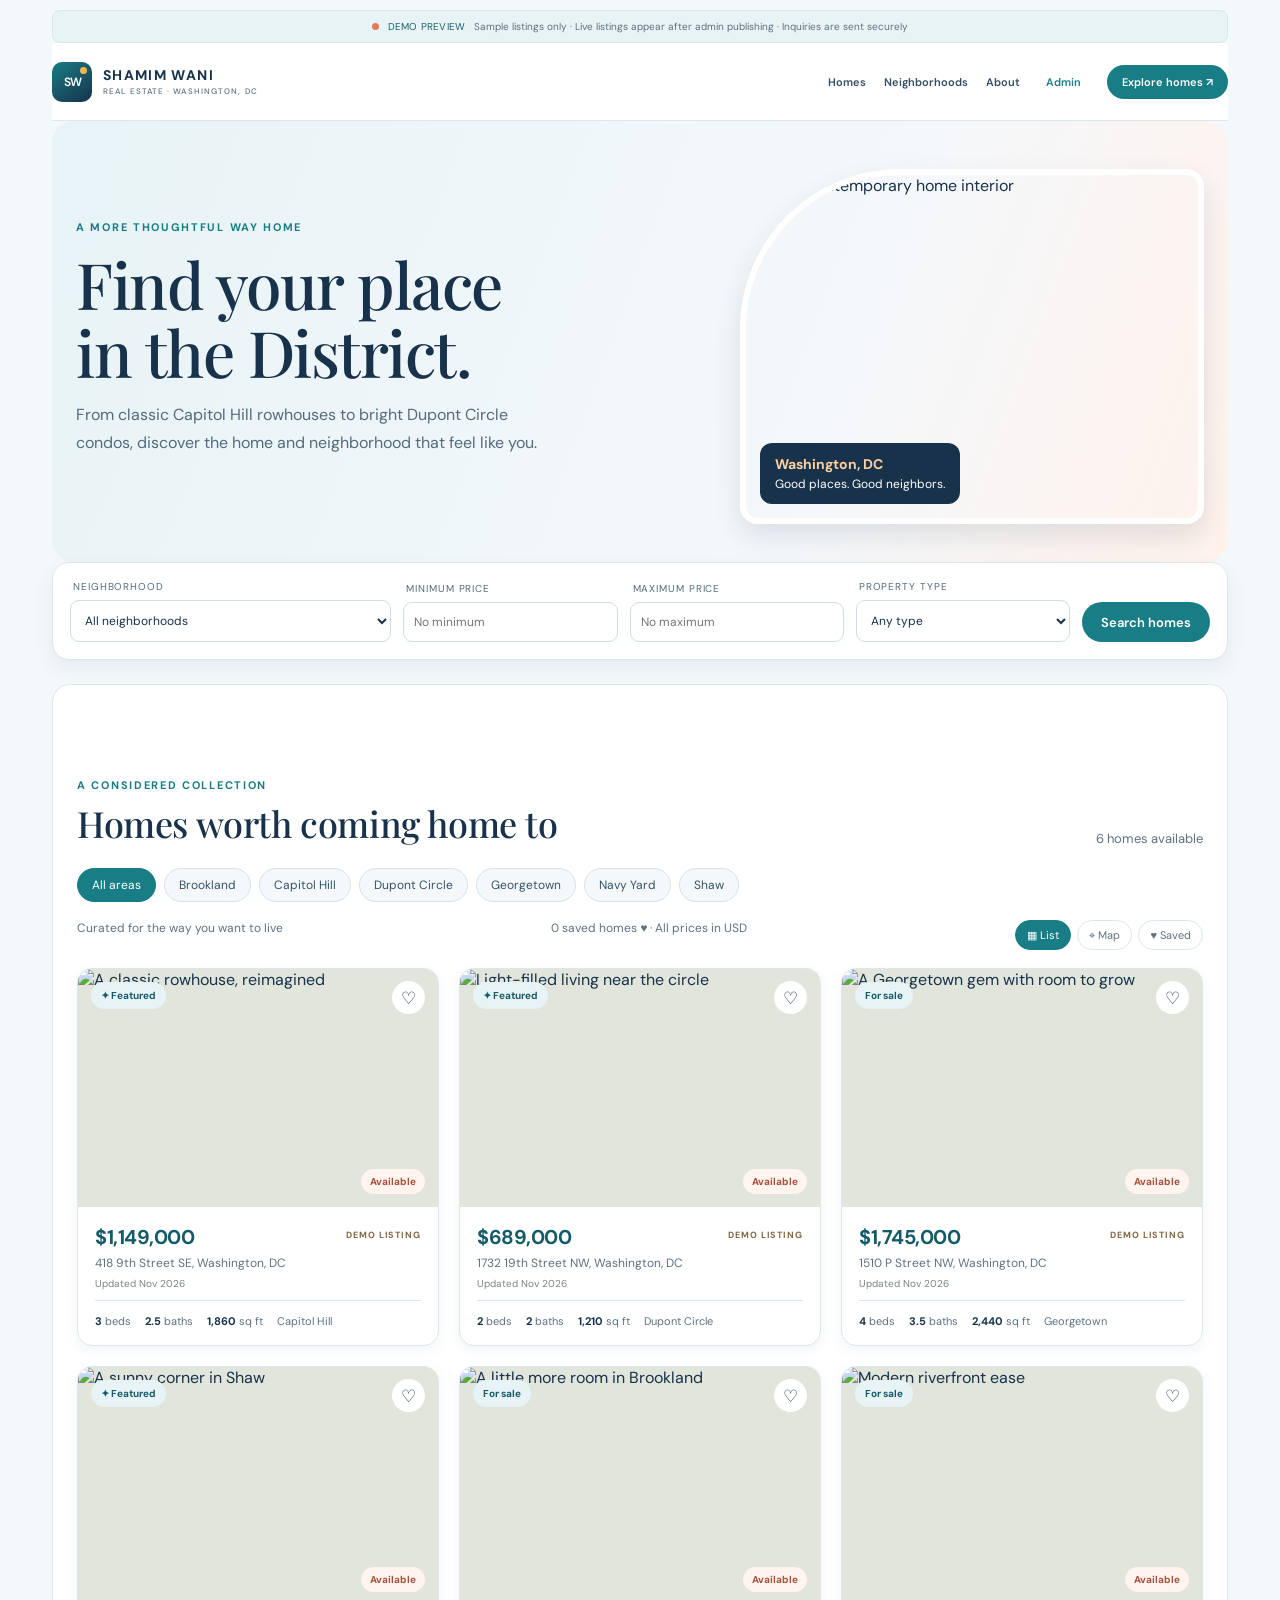
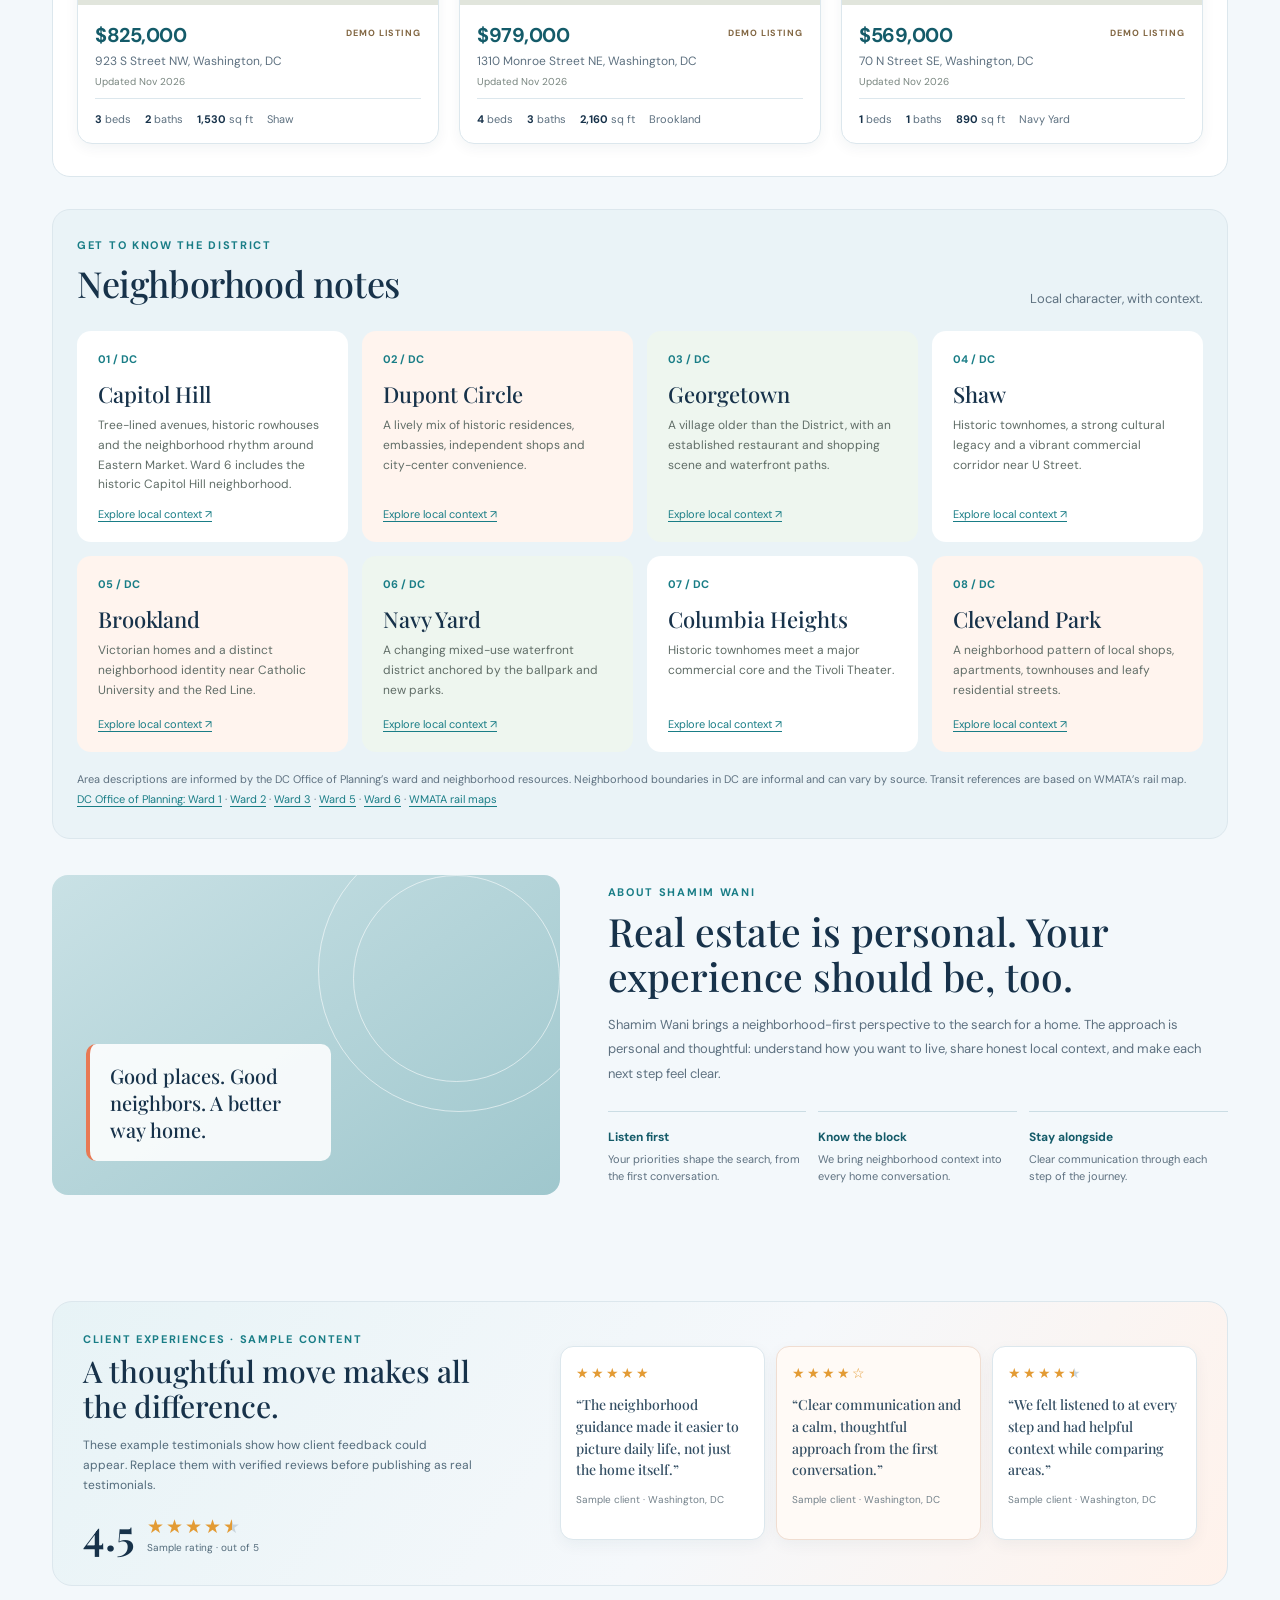
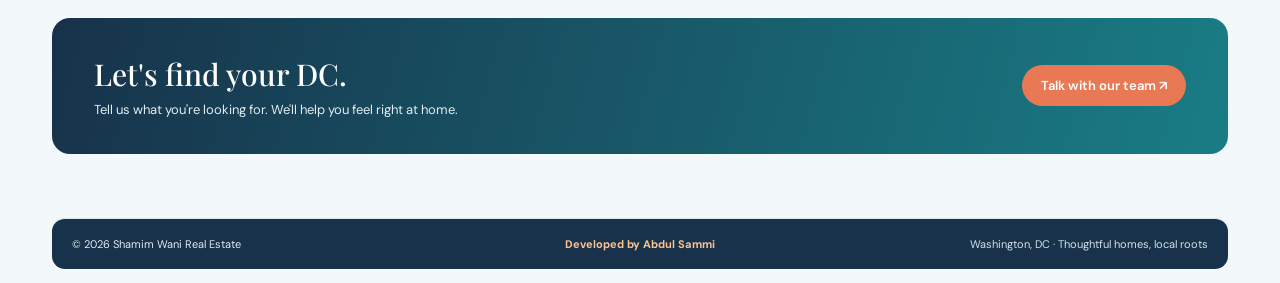
==== commit cde4263f: "Add clearly labeled sample ratings section" ====
--- a/index.html
+++ b/index.html
@@ -12,13 +12,13 @@
 .demo-banner{display:flex;justify-content:center;align-items:center;gap:9px;padding:9px 12px;margin-top:10px;border:1px solid #e5e6de;border-radius:8px;background:#f0f1eb;color:#51645c;font-size:10px;letter-spacing:.2px}.demo-dot{width:7px;height:7px;border-radius:50%;background:#b18a56;flex:0 0 auto}.demo-banner span:last-child{font-size:10px;letter-spacing:0;color:var(--muted)}.mobile-menu-btn{display:none;border:1px solid var(--line);background:#fff;color:var(--ink);width:40px;height:40px;border-radius:50%;font-size:18px;align-items:center;justify-content:center}.upload-note{display:block;font-size:10px;color:var(--muted);margin:7px 3px}.field input[type=file]{padding:9px;background:#fafaf8;border-style:dashed}
 footer{display:grid;grid-template-columns:1fr auto 1fr;align-items:center;gap:16px}.footer-credit{text-align:center;color:var(--ink);font-weight:600}.footer-location{text-align:right}@media(max-width:600px){.demo-banner{font-size:9px;gap:6px;flex-wrap:wrap;text-align:center}.demo-banner span:last-child{flex-basis:100%}footer{grid-template-columns:1fr;text-align:center;gap:9px}.footer-location{text-align:center}.topbar{position:relative}.mobile-menu-btn{display:flex}.nav{display:none;position:absolute;top:66px;left:0;right:0;z-index:8;flex-direction:column;align-items:stretch;gap:4px;padding:14px;background:#fff;border:1px solid var(--line);border-radius:14px;box-shadow:0 16px 34px #182a2818}.nav.open{display:flex}.nav a{display:block;padding:10px 8px}.nav button{width:100%}.nav .linkbtn{text-align:left;padding:11px 8px}}
 .admin-login[hidden],.adminmain[hidden]{display:none}.admin-login{min-height:calc(100vh - 68px);display:grid;place-items:center;padding:28px 18px}.admin-login-card{width:min(100%,430px);background:white;border:1px solid var(--line);border-radius:18px;padding:30px;box-shadow:0 16px 42px #182a2810;display:grid;gap:10px}.admin-login-card h1{font:500 32px 'Playfair Display';margin:3px 0}.admin-login-card p{font-size:13px;line-height:1.7;color:var(--muted);margin:0 0 8px}.admin-login-card label{font-size:11px;font-weight:600;margin-top:5px}.admin-login-card input{width:100%;border:1px solid var(--line);border-radius:9px;padding:12px 13px}.admin-login-card input:focus{outline:2px solid #294d4328;border-color:var(--green)}.admin-login-card .secondary{margin-top:2px}.admin-login-message{min-height:18px;color:var(--green);font-size:12px;line-height:1.5}.admin-login-message.error{color:#a43f38}.admin-login-card button:disabled{opacity:.6;cursor:wait}
-.photo-placeholder,.modal-placeholder{width:100%;height:100%;display:grid;place-items:center;background:linear-gradient(145deg,#e7ebe5,#d8dfd8);color:#687572;font-size:12px}.modal-placeholder{min-height:230px}.photo-placeholder{position:absolute;inset:0}</style><link rel="stylesheet" href="site-pages.css"></head><body class="home-page">
+.photo-placeholder,.modal-placeholder{width:100%;height:100%;display:grid;place-items:center;background:linear-gradient(145deg,#e7ebe5,#d8dfd8);color:#687572;font-size:12px}.modal-placeholder{min-height:230px}.photo-placeholder{position:absolute;inset:0}.reviews{display:grid;grid-template-columns:.82fr 1.18fr;gap:34px;align-items:center;margin:34px 0 32px;padding:30px;border:1px solid #dce7ed;border-radius:20px;background:linear-gradient(125deg,#e7f3f6 0%,#f5f8fb 56%,#fff2eb 100%)}.reviews-intro h2{max-width:400px;margin:8px 0 10px;color:#17324a;font:500 30px/1.18 'Playfair Display',Georgia,serif}.reviews-intro>p{max-width:390px;margin:0;color:#536b7b;font-size:12px;line-height:1.7}.rating-summary{display:grid;grid-template-columns:auto auto;align-items:center;justify-content:start;column-gap:12px;margin-top:17px}.rating-summary strong{grid-row:span 2;color:#17324a;font:600 42px/1 'Playfair Display',Georgia,serif}.rating-stars,.review-stars{color:#e39b34;letter-spacing:2px;font-size:19px}.rating-summary small{color:#536b7b;font-size:10px}.half-star{background:linear-gradient(90deg,#e39b34 50%,#c9d5dc 50%);background-clip:text;-webkit-background-clip:text;color:transparent}.review-cards{display:grid;grid-template-columns:repeat(3,minmax(0,1fr));gap:11px}.review-card{min-height:194px;padding:17px 15px;border:1px solid #dce7ed;border-radius:13px;background:#fff;box-shadow:0 5px 15px rgba(23,50,74,.05)}.review-card:nth-child(2){background:#fffaf6;border-color:#f0ddd1}.review-card blockquote{margin:12px 0;color:#334e63;font:500 14px/1.55 'Playfair Display',Georgia,serif}.review-card p{margin:0;color:#73818a;font-size:10px}.review-stars{font-size:14px}.review-stars .half-star{letter-spacing:0}@media(max-width:850px){.reviews{grid-template-columns:1fr;gap:20px}.reviews-intro h2{max-width:540px}.review-card{min-height:170px}}@media(max-width:560px){.reviews{margin:22px 0;padding:20px 15px;border-radius:15px}.reviews-intro h2{font-size:26px}.review-cards{grid-template-columns:1fr}.review-card{min-height:0}.review-card blockquote{margin:8px 0}}</style><link rel="stylesheet" href="site-pages.css"></head><body class="home-page">
 <div class="wrap"><div class="demo-banner"><span class="demo-dot"></span> DEMO PREVIEW <span>Sample listings only · Live listings appear after admin publishing · Inquiries are sent securely</span></div><header class="topbar"><div class="brand"><span class="brandmark" aria-label="Shamim Wani monogram">SW</span> <span class="brandname">SHAMIM WANI<small>REAL ESTATE · WASHINGTON, DC</small></span></div><button class="mobile-menu-btn" id="mobileMenuBtn" aria-label="Open navigation menu" aria-expanded="false" onclick="toggleMobileMenu()">☰</button><nav class="nav" id="siteNav"><a href="properties.html">Homes</a><a href="neighborhoods.html">Neighborhoods</a><a href="about.html">About</a><a class="linkbtn" href="index.html?admin=1">Admin</a><a class="nav-cta" href="properties.html">Explore homes ↗</a></nav></header>
 <section class="hero"><div><div class="eyebrow">A more thoughtful way home</div><h1>Find your place<br>in the District.</h1><p>From classic Capitol Hill rowhouses to bright Dupont Circle condos, discover the home and neighborhood that feel like you.</p></div><div class="hero-image"><img src="https://images.unsplash.com/photo-1600607687939-ce8a6c25118c?auto=format&fit=crop&w=1100&q=85" alt="Sunlit contemporary home interior"><div class="image-note"><b>Washington, DC</b>Good places. Good neighbors.</div></div></section>
 <div class="searchbox"><div class="field"><label>Neighborhood</label><select id="area"><option value="">All neighborhoods</option></select></div><div class="field"><label for="minPrice">Minimum price</label><input id="minPrice" type="number" min="0" step="10000" placeholder="No minimum" inputmode="numeric"></div><div class="field"><label for="maxPrice">Maximum price</label><input id="maxPrice" type="number" min="0" step="10000" placeholder="No maximum" inputmode="numeric"></div><div class="field"><label>Property type</label><select id="type"><option value="">Any type</option><option>Rowhouse</option><option>Condo</option><option>Detached</option><option>Townhouse</option></select></div><button class="btn" onclick="filterHomes()">Search homes</button></div>
 <section id="homes"><div class="section-head"><div><div class="eyebrow">A considered collection</div><h2>Homes worth coming home to</h2></div><p id="count"></p></div><div class="chips" id="chips"></div><div class="resultsline"><span id="resultLabel">Curated for the way you want to live</span><span id="savedCount">0 saved homes ♥ · All prices in USD</span><div class="view-actions"><button class="view-btn active" id="listViewBtn" onclick="setView('list')">▦ List</button><button class="view-btn" id="mapViewBtn" onclick="setView('map')">⌖ Map</button><button class="view-btn" id="savedViewBtn" onclick="toggleSavedView()">♥ Saved</button></div></div><div id="mapView" class="map-view" aria-label="Approximate map of demo listing neighborhoods"></div><div class="grid" id="listings"></div></section>
 <section class="guides" id="neighborhoods"><div class="section-head" style="margin-top:0"><div><div class="eyebrow">Get to know the District</div><h2>Neighborhood notes</h2></div><p>Local character, with context.</p></div><div class="guidegrid" id="guides"></div><div class="source">Area descriptions are informed by the DC Office of Planning’s ward and neighborhood resources. Neighborhood boundaries in DC are informal and can vary by source. Transit references are based on WMATA’s rail map.<br><a href="https://planning.dc.gov/page/about-ward-1" target="_blank" rel="noopener">DC Office of Planning: Ward 1</a> · <a href="https://planning.dc.gov/page/about-ward-2" target="_blank" rel="noopener">Ward 2</a> · <a href="https://planning.dc.gov/page/about-ward-3" target="_blank" rel="noopener">Ward 3</a> · <a href="https://planning.dc.gov/page/about-ward-5" target="_blank" rel="noopener">Ward 5</a> · <a href="https://planning.dc.gov/page/about-ward-6" target="_blank" rel="noopener">Ward 6</a> · <a href="https://www.wmata.com/ride/maps.html" target="_blank" rel="noopener">WMATA rail maps</a></div></section>
-<section class="about" id="about"><div class="about-art"><div class="about-stamp">Good places. Good neighbors. A better way home.</div></div><div class="about-copy"><div class="eyebrow">About Shamim Wani</div><h2>Real estate is personal. Your experience should be, too.</h2><p>Shamim Wani brings a neighborhood-first perspective to the search for a home. The approach is personal and thoughtful: understand how you want to live, share honest local context, and make each next step feel clear.</p><div class="values"><div class="value"><b>Listen first</b><span>Your priorities shape the search, from the first conversation.</span></div><div class="value"><b>Know the block</b><span>We bring neighborhood context into every home conversation.</span></div><div class="value"><b>Stay alongside</b><span>Clear communication through each step of the journey.</span></div></div></div></section><div class="cta"><div><h2>Let's find your DC.</h2><p>Tell us what you're looking for. We'll help you feel right at home.</p></div><button class="btn" onclick="leadForm()">Talk with our team ↗</button></div><footer><div>© 2026 Shamim Wani Real Estate</div><div class="footer-credit">Developed by Abdul Sammi</div><div class="footer-location">Washington, DC · Thoughtful homes, local roots</div></footer></div>
+<section class="about" id="about"><div class="about-art"><div class="about-stamp">Good places. Good neighbors. A better way home.</div></div><div class="about-copy"><div class="eyebrow">About Shamim Wani</div><h2>Real estate is personal. Your experience should be, too.</h2><p>Shamim Wani brings a neighborhood-first perspective to the search for a home. The approach is personal and thoughtful: understand how you want to live, share honest local context, and make each next step feel clear.</p><div class="values"><div class="value"><b>Listen first</b><span>Your priorities shape the search, from the first conversation.</span></div><div class="value"><b>Know the block</b><span>We bring neighborhood context into every home conversation.</span></div><div class="value"><b>Stay alongside</b><span>Clear communication through each step of the journey.</span></div></div></div></section><section class="reviews" aria-labelledby="reviewsHeading"><div class="reviews-intro"><div class="eyebrow">Client experiences · sample content</div><h2 id="reviewsHeading">A thoughtful move makes all the difference.</h2><p>These example testimonials show how client feedback could appear. Replace them with verified reviews before publishing as real testimonials.</p><div class="rating-summary"><strong>4.5</strong><span class="rating-stars" aria-label="4.5 out of 5 stars">★★★★<span class="half-star">★</span></span><small>Sample rating · out of 5</small></div></div><div class="review-cards"><article class="review-card"><div class="review-stars" aria-label="5 out of 5 stars">★★★★★</div><blockquote>“The neighborhood guidance made it easier to picture daily life, not just the home itself.”</blockquote><p>Sample client · Washington, DC</p></article><article class="review-card"><div class="review-stars" aria-label="4 out of 5 stars">★★★★☆</div><blockquote>“Clear communication and a calm, thoughtful approach from the first conversation.”</blockquote><p>Sample client · Washington, DC</p></article><article class="review-card"><div class="review-stars" aria-label="4.5 out of 5 stars">★★★★<span class="half-star">★</span></div><blockquote>“We felt listened to at every step and had helpful context while comparing areas.”</blockquote><p>Sample client · Washington, DC</p></article></div></section><div class="cta"><div><h2>Let's find your DC.</h2><p>Tell us what you're looking for. We'll help you feel right at home.</p></div><button class="btn" onclick="leadForm()">Talk with our team ↗</button></div><footer><div>© 2026 Shamim Wani Real Estate</div><div class="footer-credit">Developed by Abdul Sammi</div><div class="footer-location">Washington, DC · Thoughtful homes, local roots</div></footer></div>
 <div class="overlay" id="detail"><div class="modal" id="detailBody"></div></div>
 <div class="overlay" id="lead"><div class="modal" style="max-width:500px;padding:28px"><button class="close" onclick="closeOverlays()">×</button><div class="eyebrow">Start a conversation</div><h2 style="font:500 30px 'Playfair Display'">Let's find your place.</h2><form onsubmit="saveLead(event)"><div class="formgrid"><div class="field"><label>Your name</label><input name="name" required></div><div class="field"><label>Email</label><input name="email" type="email" required></div><div class="field"><label>Preferred tour date</label><input name="tourDate" type="date" min=""></div><div class="field"><label>Preferred time</label><select name="tourTime"><option value="">No preference</option><option>Morning</option><option>Afternoon</option><option>Evening</option></select></div><div class="field wide"><label>What are you looking for?</label><textarea name="message" placeholder="A few details help us get started…"></textarea></div></div><div class="form-actions"><button class="secondary" type="button" onclick="closeOverlays()">Cancel</button><button class="btn">Send inquiry</button></div></form></div></div>
 <div class="admin" id="admin"><div class="adminbar"><div class="brand"><span class="brandmark" aria-label="Shamim Wani monogram">SW</span> <span class="brandname">SHAMIM WANI<small>REAL ESTATE · WASHINGTON, DC</small></span> <span style="color:#78857f;font-size:12px;font-weight:400">/ Admin studio</span></div><button class="secondary" onclick="closeAdmin()">← View site</button></div><main class="adminmain"><div class="adminhead"><div><div class="eyebrow">Workspace overview</div><h1>Welcome, Shamim.</h1><p style="font-size:13px;color:var(--muted)">Your local demo workspace. Changes are saved in this browser.</p></div><button class="btn" onclick="showTab('form')">＋ Add a property</button></div><div class="stats" id="stats"></div><div class="admintabs"><button class="active" onclick="showTab('properties',this)">Properties</button><button onclick="showTab('leads',this)">Inquiries <span id="leadCount"></span></button><button onclick="showTab('form',this)">Add property</button></div><div id="adminContent"></div></main></div><div class="toast" id="toast"></div>
@@ -37,3 +37,4 @@
 function readImage(file){return new Promise((resolve,reject)=>{if(!file||!file.type.startsWith('image/'))return reject(new Error('Please select image files only.'));if(file.size>3000000)return reject(new Error('Each image must be smaller than 3 MB.'));let reader=new FileReader();reader.onload=()=>resolve(reader.result);reader.onerror=()=>reject(new Error('Could not read one of the selected images.'));reader.readAsDataURL(file)})}async function saveHome(e,id){e.preventDefault();let f=new FormData(e.target),old=homes.find(x=>x.id===id)||{},coverFile=f.get('coverFile'),galleryFiles=f.getAll('galleryFiles').filter(file=>file&&file.size>0);if(galleryFiles.length>5){toast('Please choose no more than 5 gallery files.');return}try{let coverData=coverFile&&coverFile.size?await readImage(coverFile):'',galleryData=await Promise.all(galleryFiles.map(readImage));let linkedImages=f.get('images').split(',').map(a=>a.trim()).filter(a=>/^https?:\/\//i.test(a)),existingUploads=(old.images||[]).filter(src=>src.startsWith('data:image/'));let h={...old,id:id||Date.now(),title:f.get('title'),area:f.get('area'),address:f.get('address'),price:+f.get('price'),type:f.get('type'),status:f.get('status'),beds:+f.get('beds'),baths:+f.get('baths'),sqft:+f.get('sqft'),image:coverData||f.get('image')||old.image||starter[0].image,images:[...linkedImages,...existingUploads,...galleryData],availability:f.get('availability'),updatedAt:new Date().toLocaleDateString('en-US',{month:'short',year:'numeric'}),desc:f.get('desc'),amenities:f.get('amenities').split(',').map(a=>a.trim()).filter(Boolean),featured:f.get('featured')==='on'};if(id)homes=homes.map(x=>x.id===id?h:x);else homes.unshift(h);persist();toast(id?'Property updated.':'Property added.');showTab('properties')}catch(err){toast(err.message||'Could not save images. Try smaller files.')}}
 render();if(new URLSearchParams(location.search).get('admin')==='1')setTimeout(()=>openAdmin(),0);
 </script><script src="supabase-admin.js"></script></body></html>
+
--- a/site-pages.css
+++ b/site-pages.css
@@ -12,3 +12,13 @@
 @media(max-width:920px){.filter-panel{grid-template-columns:repeat(2,minmax(0,1fr))}.filter-actions{grid-column:1/-1}.property-grid,.neighborhood-grid{grid-template-columns:repeat(2,minmax(0,1fr))}.site-nav{gap:16px}.about-layout{gap:28px}.contact-panel{gap:22px}}
 @media(max-width:650px){.site-shell{width:min(100% - 28px,560px)}.site-demo-banner{align-items:flex-start;font-size:10px}.site-demo-note{display:block}.site-header{padding:12px 0}.site-brand{min-width:0}.site-brandmark{width:38px;height:38px}.site-brandname{font-size:11px}.site-brandname small{font-size:7px}.site-menu-button{display:block}.site-nav{position:absolute;top:calc(100% + 1px);right:0;left:0;display:none;align-items:stretch;gap:0;padding:9px 12px 14px;border:1px solid var(--page-line);border-top:0;border-radius:0 0 12px 12px;background:white;box-shadow:0 18px 28px rgba(28,49,42,.1)}.site-nav.is-open{display:flex;flex-direction:column}.site-nav a{padding:11px 8px}.site-nav a[aria-current=page]{box-shadow:none}.site-nav .site-nav-cta{text-align:center}.page-intro{padding:36px 0 18px}.page-intro h1,.detail-title{font-size:38px}.page-intro p{font-size:13px}.page-section{padding:18px 0 48px}.page-section-heading{align-items:start;flex-direction:column;gap:6px}.filter-panel{grid-template-columns:1fr 1fr;padding:13px}.filter-field input,.filter-field select{height:42px}.filter-actions .page-button,.filter-actions .page-button-secondary{flex:1;padding:0 10px}.property-grid,.neighborhood-grid{grid-template-columns:1fr;gap:13px}.property-photo{aspect-ratio:1.5}.property-card-body{padding:13px 14px}.listing-toolbar{align-items:flex-start}.about-layout{grid-template-columns:1fr;gap:22px;padding:26px 0 44px}.about-visual{min-height:280px}.value-item{grid-template-columns:105px 1fr}.contact-panel{grid-template-columns:1fr;padding:20px}.contact-form{grid-template-columns:1fr}.contact-form label,.contact-form label.wide,.contact-form .form-feedback,.contact-form button{grid-column:auto}.detail-layout{grid-template-columns:1fr;gap:22px;padding:22px 0 45px}.detail-cover{aspect-ratio:1.15}.footer-inner{grid-template-columns:1fr;gap:8px;text-align:center}.footer-credit,.footer-location{text-align:center}.site-footer{margin-top:28px}.home-page .topbar .nav{position:absolute;top:100%;right:0;left:0;z-index:10;display:none;align-items:stretch;flex-direction:column;gap:12px;padding:18px;border:1px solid var(--page-line);border-radius:12px;background:white;box-shadow:var(--page-shadow)}.home-page .topbar .nav.open{display:flex}.home-page .nav a.nav-cta{text-align:center}}
 @media(prefers-reduced-motion:reduce){*,*::before,*::after{scroll-behavior:auto!important;transition:none!important}}
+
+/* Simple, brighter palette shared across the complete site. */
+:root{--page-ink:#17324a;--page-green:#197d86;--page-deep:#145b69;--page-muted:#5e7180;--page-line:#dce7ed;--page-paper:#f3f8fb;--page-white:#fff;--page-gold:#e87954;--page-shadow:0 12px 28px rgba(23,50,74,.1);--ink:#17324a;--muted:#5e7180;--paper:#f3f8fb;--white:#fff;--green:#197d86;--lime:#dff1e9;--line:#dce7ed;--gold:#e87954}
+.site-page{background:#f7fafc}.site-demo-banner{border-color:#d8e8ec;background:#e7f3f5;color:#1a6570}.site-demo-dot{background:#e87954}.site-header{background:rgba(255,255,255,.95);border-bottom-color:#dce7ed}.site-brandmark{border-radius:10px;background:linear-gradient(145deg,#197d86,#17324a)}.site-nav a{color:#334e63}.site-nav .site-nav-cta{background:#197d86}.site-nav .site-nav-cta:hover{background:#145b69}
+.page-intro{position:relative;overflow:hidden;margin-top:24px;padding:42px 34px 38px;border:1px solid #dce9ef;border-radius:18px;background:linear-gradient(110deg,#e7f3f6 0%,#f4f8fb 66%,#fff4ee 100%)}.page-intro:after{position:absolute;right:-48px;bottom:-135px;width:260px;height:260px;border:30px solid rgba(25,125,134,.08);border-radius:50%;content:""}.page-intro h1,.detail-title{color:#17324a}.page-eyebrow{color:#197d86}.page-intro p{color:#536b7b}.page-section-heading h2{color:#17324a}
+.filter-panel{border-color:#dce7ed;background:#fff;box-shadow:0 8px 20px rgba(23,50,74,.05)}.filter-field input,.filter-field select,.contact-form input,.contact-form textarea{border-color:#cfdee6}.filter-field input:focus,.filter-field select:focus,.contact-form input:focus,.contact-form textarea:focus{outline:3px solid rgba(25,125,134,.14);border-color:#197d86}.page-button{border-color:#197d86;background:#197d86}.page-button:hover{background:#145b69}.page-button-secondary{color:#197d86}.listing-toolbar button{color:#197d86}.listing-toolbar button[aria-pressed=true]{border-color:#197d86;background:#e7f3f5}
+.property-card{border-color:#dce7ed;box-shadow:0 4px 14px rgba(23,50,74,.055)}.property-card:hover{box-shadow:0 13px 27px rgba(23,50,74,.13)}.property-badge{background:#e7f3f5;color:#145b69}.property-favorite{background:#fff4ee;color:#bc6045}.property-favorite.is-saved{color:#c94d5c}.property-price{color:#145b69}.demo-label{color:#bd6948}.neighborhood-card{border-color:#dce7ed;border-top:3px solid #197d86;background:#fff}.neighborhood-card:nth-child(3n+2){border-top-color:#e87954}.neighborhood-card:nth-child(3n){border-top-color:#e5ad46}.neighborhood-card .card-number{color:#197d86}.neighborhood-card:nth-child(3n+2) .card-number{color:#bd6948}.neighborhood-links a{color:#197d86}.source-note{border-left-color:#e87954;background:#fff4ee}.source-note a{color:#145b69}
+.about-visual{background-image:linear-gradient(145deg,rgba(23,50,74,.04),rgba(20,91,105,.5)),url('https://images.unsplash.com/photo-1600607687939-ce8a6c25118c?auto=format&fit=crop&w=1200&q=85')}.about-visual-note{color:#145b69}.value-item b{color:#197d86}.contact-panel,.detail-inquiry{border:1px solid #dce7ed;background:#edf5f8}.contact-panel h2,.detail-inquiry h2{color:#17324a}.detail-amenities span{border-color:#cfe1e5;background:#e7f3f5;color:#145b69}.detail-cover,.detail-thumbs button{background:#e7f0f4}.site-footer{border-top:0;background:#17324a}.footer-inner{color:#e2ebf1}.footer-credit{color:#ffc28d}.footer-location{color:#d7e3e9}.site-menu-button{border-color:#cfe1e5;color:#197d86}
+.home-page{background:#f3f8fb;color:#17324a}.home-page .wrap{max-width:1240px}.home-page .demo-banner{border-color:#d8e8ec;background:#e7f3f5;color:#1a6570}.home-page .demo-dot{background:#e87954}.home-page .topbar{border-bottom-color:#dce7ed;background:#fff}.home-page .brandmark{border-radius:10px;background:linear-gradient(145deg,#197d86,#17324a);box-shadow:none}.home-page .brandmark:after{background:#f3b74d}.home-page .nav a{color:#334e63}.home-page .nav a[aria-current=page]{color:#197d86}.home-page .nav a.nav-cta{background:#197d86}.home-page .nav a.nav-cta:hover{background:#145b69}.home-page .hero{padding:48px 24px 38px;border-radius:22px;background:linear-gradient(110deg,#e7f3f6 0%,#f5f8fb 67%,#fff2eb 100%)}.home-page .hero h1{color:#17324a}.home-page .hero .eyebrow{color:#197d86}.home-page .hero p{color:#536b7b}.home-page .hero-image{overflow:hidden;border:6px solid #fff;box-shadow:0 12px 28px rgba(23,50,74,.12)}.home-page .image-note{background:#17324a;color:white}.home-page .image-note b{color:#ffd09f}.home-page .searchbox{border:1px solid #dce7ed;background:#fff;box-shadow:0 8px 20px rgba(23,50,74,.07)}.home-page .field label{color:#526b7a}.home-page .field input,.home-page .field select{border-color:#cfdee6}.home-page .field input:focus,.home-page .field select:focus{outline:3px solid rgba(25,125,134,.14);border-color:#197d86}.home-page .searchbox .btn,.home-page .btn{background:#197d86}.home-page .btn:hover,.home-page .searchbox .btn:hover{background:#145b69}.home-page #homes{margin-top:24px;padding:28px 24px 32px;border:1px solid #dce7ed;border-radius:18px;background:#fff}.home-page .section-head h2,.home-page .about-copy h2{color:#17324a}.home-page .chip{border-color:#d5e2e8;background:#f4f8fb;color:#345367}.home-page .chip.active{border-color:#197d86;background:#197d86;color:#fff}.home-page .card{border-color:#dce7ed;box-shadow:0 4px 14px rgba(23,50,74,.055)}.home-page .card:hover{box-shadow:0 13px 27px rgba(23,50,74,.13)}.home-page .badge{background:#e7f3f5;color:#145b69}.home-page .availability{background:#fff4ee;color:#a5513e}.home-page .price{color:#145b69}.home-page .guides{margin-top:32px;padding:28px 24px;border:1px solid #dce7ed;border-radius:18px;background:#eaf3f7}.home-page .guide{border-color:#d7e5eb;background:#fff}.home-page .guide:nth-child(3n+2){background:#fff4ee}.home-page .guide:nth-child(3n){background:#eef6ef}.home-page .guide .num{color:#197d86}.home-page .about{padding-top:36px}.home-page .about-art{background:linear-gradient(145deg,#c9e1e5,#9fc7cd)}.home-page .about-stamp{border-left:4px solid #e87954;color:#17324a}.home-page .value{border-top-color:#cbdde4}.home-page .value b{color:#145b69}.home-page .cta{border-radius:18px;background:linear-gradient(105deg,#17324a,#197d86);color:#fff}.home-page .cta p{color:#e1edf0}.home-page .cta .btn{background:#e87954;color:#fff}.home-page .cta .btn:hover{background:#ca6548}.home-page footer{margin:28px 0 14px;padding:18px 20px;border-radius:13px;background:#17324a;color:#e2ebf1}.home-page .footer-credit{color:#ffc28d}.home-page .footer-location{color:#d7e3e9}
+@media(max-width:560px){.home-page .hero{padding:30px 18px;border-radius:16px}.home-page #homes,.home-page .guides{padding:22px 15px}.home-page .searchbox{border-radius:13px}.page-intro{padding:30px 22px 28px;border-radius:14px}}
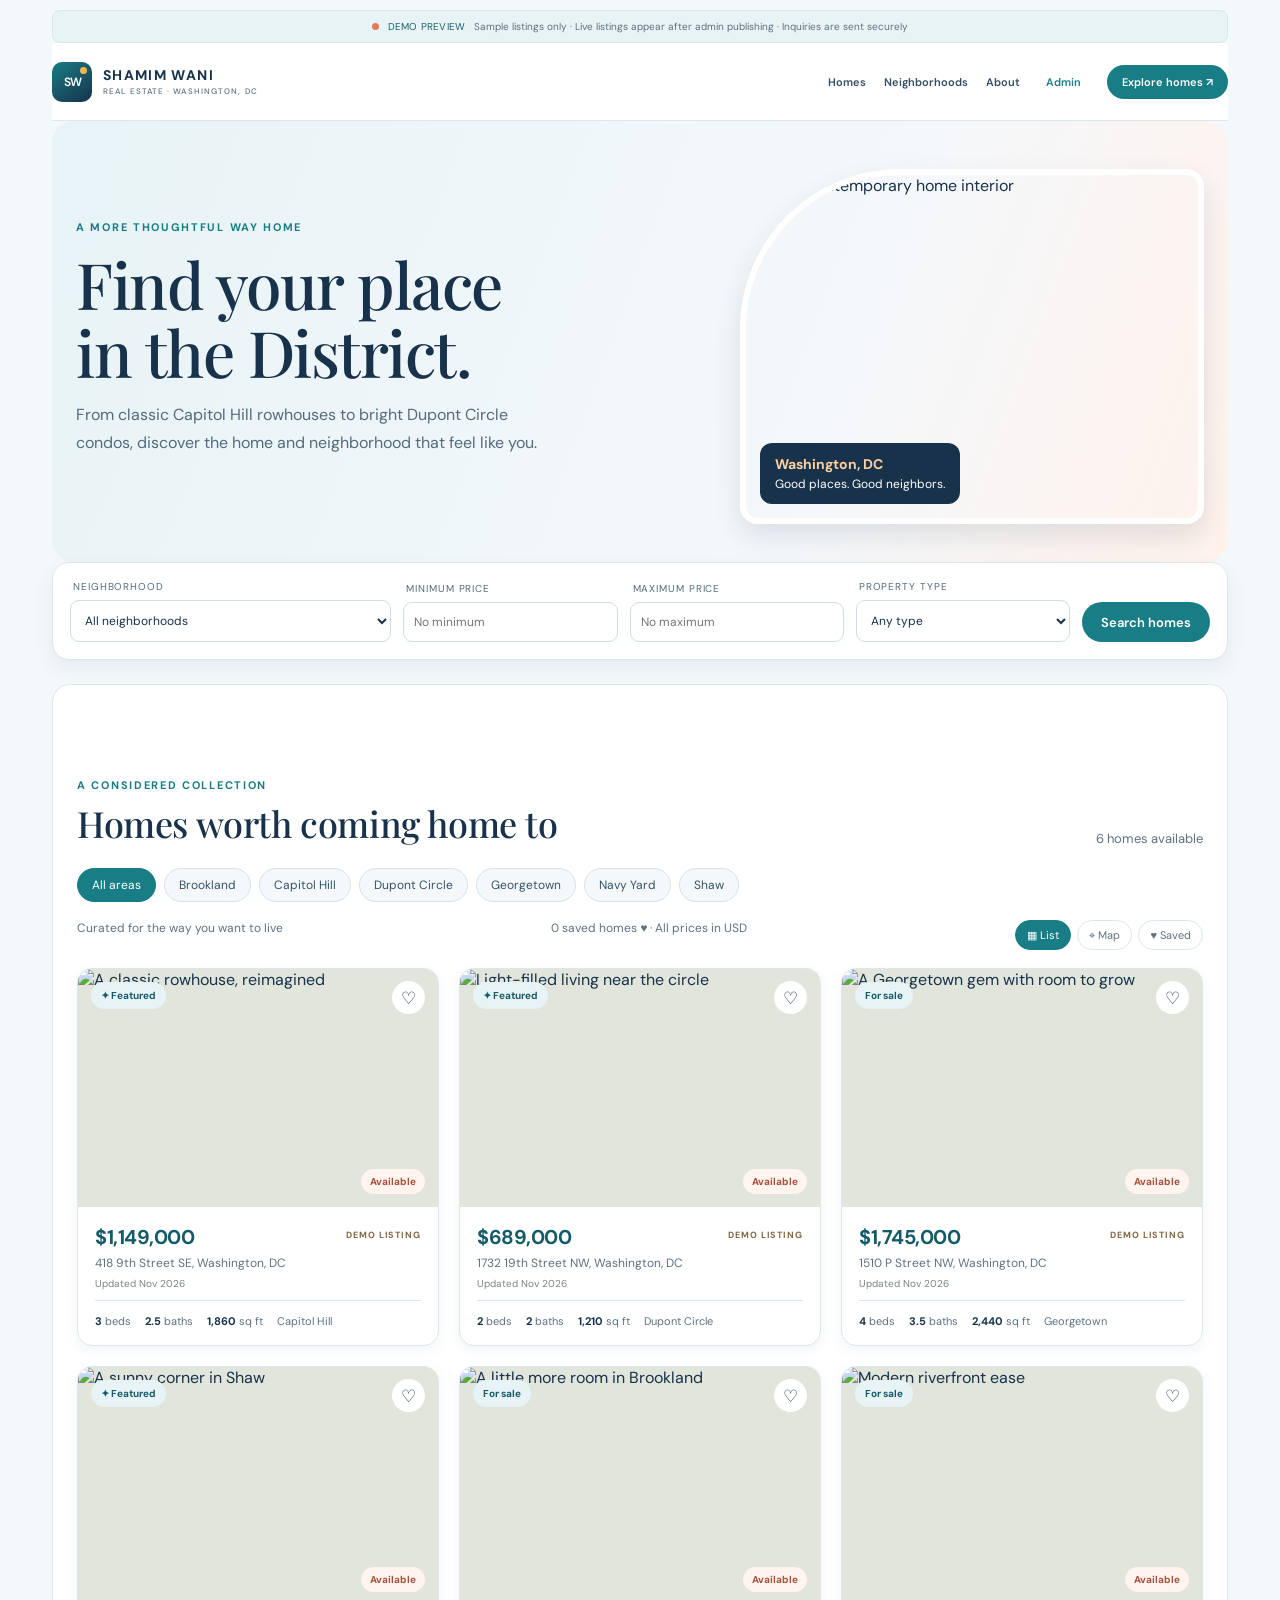
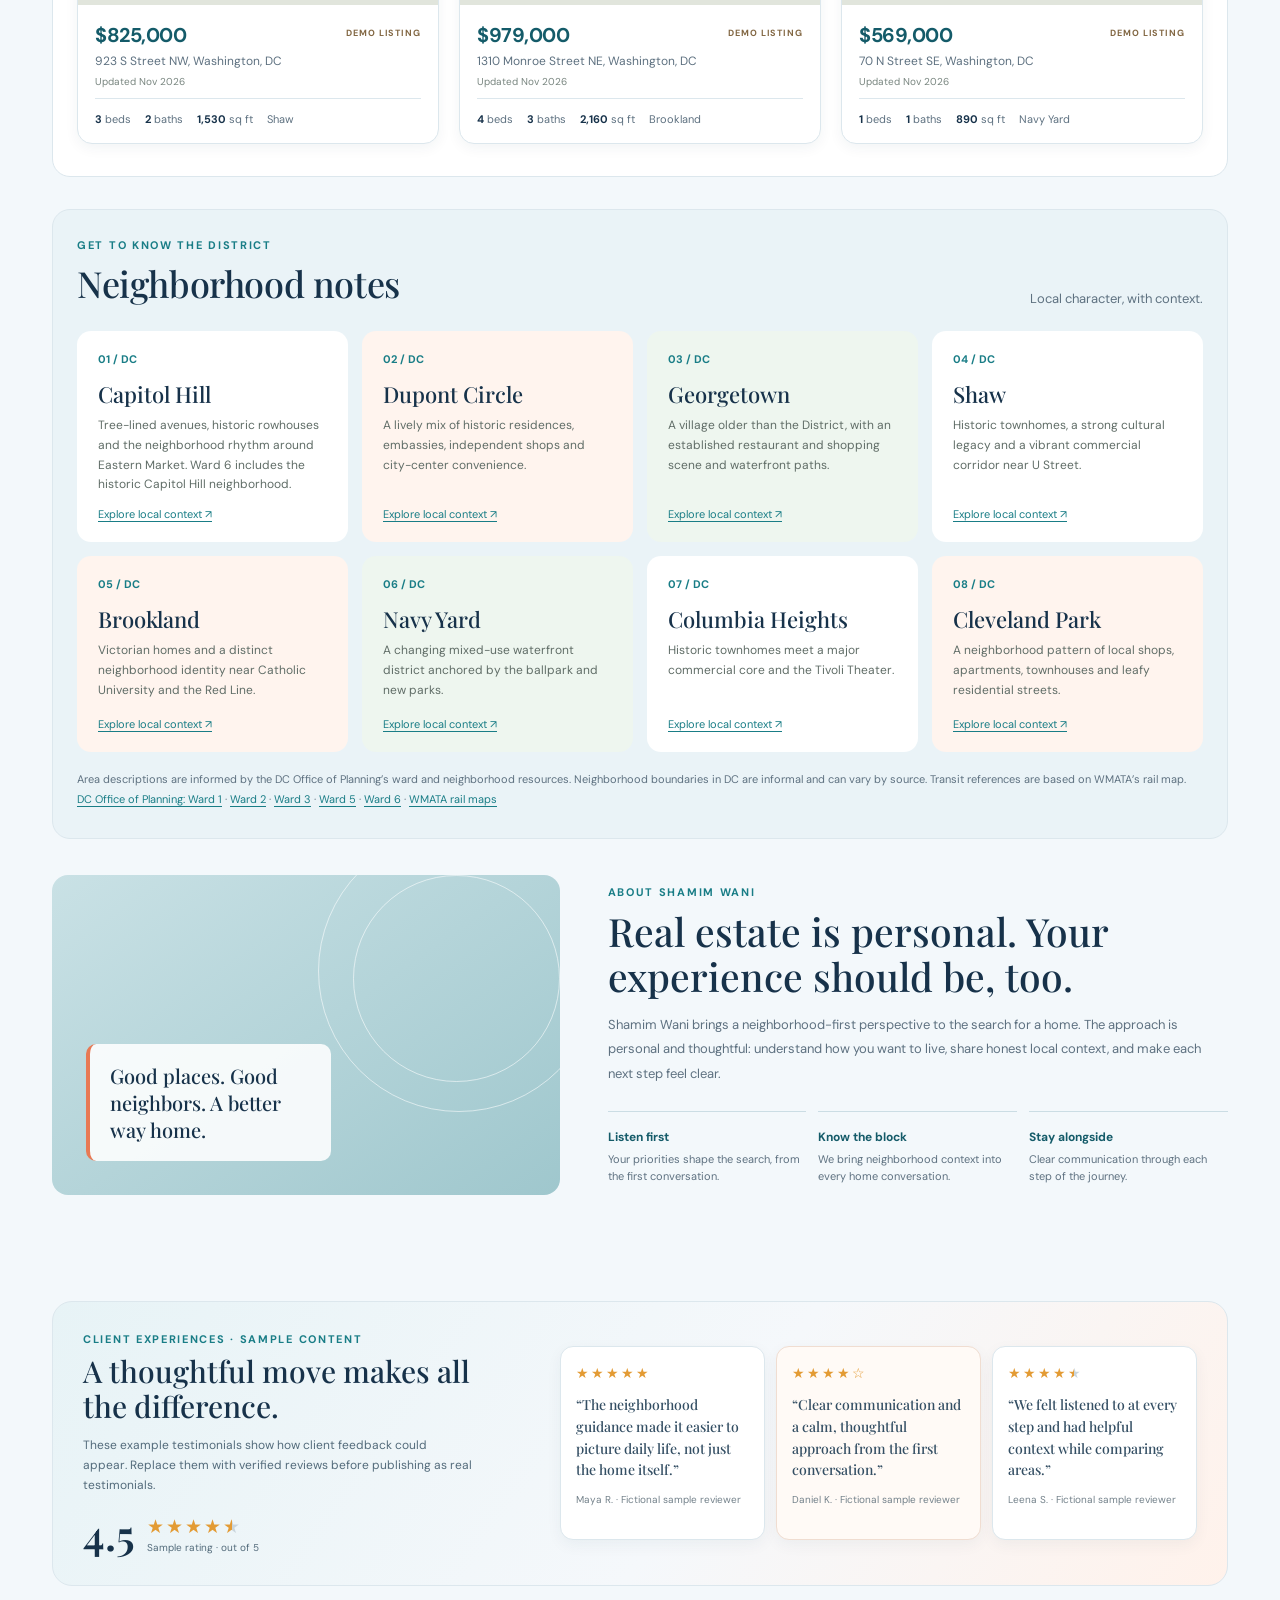
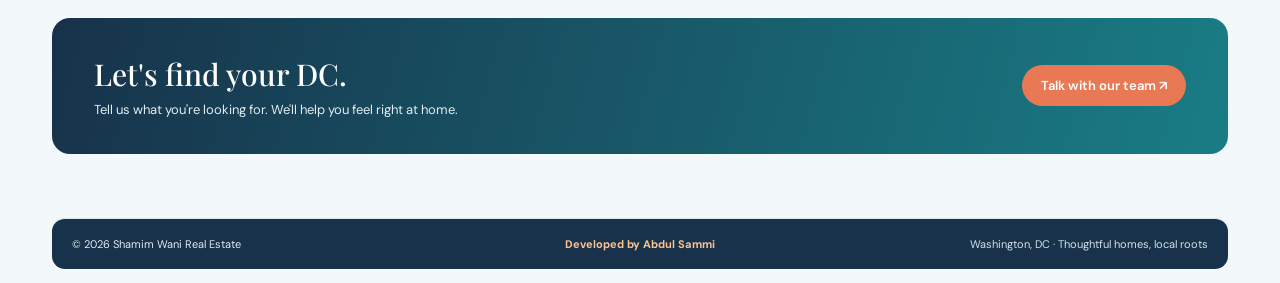
==== commit b49855cf: "Name fictional sample reviewers clearly" ====
--- a/index.html
+++ b/index.html
@@ -18,7 +18,7 @@
 <div class="searchbox"><div class="field"><label>Neighborhood</label><select id="area"><option value="">All neighborhoods</option></select></div><div class="field"><label for="minPrice">Minimum price</label><input id="minPrice" type="number" min="0" step="10000" placeholder="No minimum" inputmode="numeric"></div><div class="field"><label for="maxPrice">Maximum price</label><input id="maxPrice" type="number" min="0" step="10000" placeholder="No maximum" inputmode="numeric"></div><div class="field"><label>Property type</label><select id="type"><option value="">Any type</option><option>Rowhouse</option><option>Condo</option><option>Detached</option><option>Townhouse</option></select></div><button class="btn" onclick="filterHomes()">Search homes</button></div>
 <section id="homes"><div class="section-head"><div><div class="eyebrow">A considered collection</div><h2>Homes worth coming home to</h2></div><p id="count"></p></div><div class="chips" id="chips"></div><div class="resultsline"><span id="resultLabel">Curated for the way you want to live</span><span id="savedCount">0 saved homes ♥ · All prices in USD</span><div class="view-actions"><button class="view-btn active" id="listViewBtn" onclick="setView('list')">▦ List</button><button class="view-btn" id="mapViewBtn" onclick="setView('map')">⌖ Map</button><button class="view-btn" id="savedViewBtn" onclick="toggleSavedView()">♥ Saved</button></div></div><div id="mapView" class="map-view" aria-label="Approximate map of demo listing neighborhoods"></div><div class="grid" id="listings"></div></section>
 <section class="guides" id="neighborhoods"><div class="section-head" style="margin-top:0"><div><div class="eyebrow">Get to know the District</div><h2>Neighborhood notes</h2></div><p>Local character, with context.</p></div><div class="guidegrid" id="guides"></div><div class="source">Area descriptions are informed by the DC Office of Planning’s ward and neighborhood resources. Neighborhood boundaries in DC are informal and can vary by source. Transit references are based on WMATA’s rail map.<br><a href="https://planning.dc.gov/page/about-ward-1" target="_blank" rel="noopener">DC Office of Planning: Ward 1</a> · <a href="https://planning.dc.gov/page/about-ward-2" target="_blank" rel="noopener">Ward 2</a> · <a href="https://planning.dc.gov/page/about-ward-3" target="_blank" rel="noopener">Ward 3</a> · <a href="https://planning.dc.gov/page/about-ward-5" target="_blank" rel="noopener">Ward 5</a> · <a href="https://planning.dc.gov/page/about-ward-6" target="_blank" rel="noopener">Ward 6</a> · <a href="https://www.wmata.com/ride/maps.html" target="_blank" rel="noopener">WMATA rail maps</a></div></section>
-<section class="about" id="about"><div class="about-art"><div class="about-stamp">Good places. Good neighbors. A better way home.</div></div><div class="about-copy"><div class="eyebrow">About Shamim Wani</div><h2>Real estate is personal. Your experience should be, too.</h2><p>Shamim Wani brings a neighborhood-first perspective to the search for a home. The approach is personal and thoughtful: understand how you want to live, share honest local context, and make each next step feel clear.</p><div class="values"><div class="value"><b>Listen first</b><span>Your priorities shape the search, from the first conversation.</span></div><div class="value"><b>Know the block</b><span>We bring neighborhood context into every home conversation.</span></div><div class="value"><b>Stay alongside</b><span>Clear communication through each step of the journey.</span></div></div></div></section><section class="reviews" aria-labelledby="reviewsHeading"><div class="reviews-intro"><div class="eyebrow">Client experiences · sample content</div><h2 id="reviewsHeading">A thoughtful move makes all the difference.</h2><p>These example testimonials show how client feedback could appear. Replace them with verified reviews before publishing as real testimonials.</p><div class="rating-summary"><strong>4.5</strong><span class="rating-stars" aria-label="4.5 out of 5 stars">★★★★<span class="half-star">★</span></span><small>Sample rating · out of 5</small></div></div><div class="review-cards"><article class="review-card"><div class="review-stars" aria-label="5 out of 5 stars">★★★★★</div><blockquote>“The neighborhood guidance made it easier to picture daily life, not just the home itself.”</blockquote><p>Sample client · Washington, DC</p></article><article class="review-card"><div class="review-stars" aria-label="4 out of 5 stars">★★★★☆</div><blockquote>“Clear communication and a calm, thoughtful approach from the first conversation.”</blockquote><p>Sample client · Washington, DC</p></article><article class="review-card"><div class="review-stars" aria-label="4.5 out of 5 stars">★★★★<span class="half-star">★</span></div><blockquote>“We felt listened to at every step and had helpful context while comparing areas.”</blockquote><p>Sample client · Washington, DC</p></article></div></section><div class="cta"><div><h2>Let's find your DC.</h2><p>Tell us what you're looking for. We'll help you feel right at home.</p></div><button class="btn" onclick="leadForm()">Talk with our team ↗</button></div><footer><div>© 2026 Shamim Wani Real Estate</div><div class="footer-credit">Developed by Abdul Sammi</div><div class="footer-location">Washington, DC · Thoughtful homes, local roots</div></footer></div>
+<section class="about" id="about"><div class="about-art"><div class="about-stamp">Good places. Good neighbors. A better way home.</div></div><div class="about-copy"><div class="eyebrow">About Shamim Wani</div><h2>Real estate is personal. Your experience should be, too.</h2><p>Shamim Wani brings a neighborhood-first perspective to the search for a home. The approach is personal and thoughtful: understand how you want to live, share honest local context, and make each next step feel clear.</p><div class="values"><div class="value"><b>Listen first</b><span>Your priorities shape the search, from the first conversation.</span></div><div class="value"><b>Know the block</b><span>We bring neighborhood context into every home conversation.</span></div><div class="value"><b>Stay alongside</b><span>Clear communication through each step of the journey.</span></div></div></div></section><section class="reviews" aria-labelledby="reviewsHeading"><div class="reviews-intro"><div class="eyebrow">Client experiences · sample content</div><h2 id="reviewsHeading">A thoughtful move makes all the difference.</h2><p>These example testimonials show how client feedback could appear. Replace them with verified reviews before publishing as real testimonials.</p><div class="rating-summary"><strong>4.5</strong><span class="rating-stars" aria-label="4.5 out of 5 stars">★★★★<span class="half-star">★</span></span><small>Sample rating · out of 5</small></div></div><div class="review-cards"><article class="review-card"><div class="review-stars" aria-label="5 out of 5 stars">★★★★★</div><blockquote>“The neighborhood guidance made it easier to picture daily life, not just the home itself.”</blockquote><p>Maya R. · Fictional sample reviewer</p></article><article class="review-card"><div class="review-stars" aria-label="4 out of 5 stars">★★★★☆</div><blockquote>“Clear communication and a calm, thoughtful approach from the first conversation.”</blockquote><p>Daniel K. · Fictional sample reviewer</p></article><article class="review-card"><div class="review-stars" aria-label="4.5 out of 5 stars">★★★★<span class="half-star">★</span></div><blockquote>“We felt listened to at every step and had helpful context while comparing areas.”</blockquote><p>Leena S. · Fictional sample reviewer</p></article></div></section><div class="cta"><div><h2>Let's find your DC.</h2><p>Tell us what you're looking for. We'll help you feel right at home.</p></div><button class="btn" onclick="leadForm()">Talk with our team ↗</button></div><footer><div>© 2026 Shamim Wani Real Estate</div><div class="footer-credit">Developed by Abdul Sammi</div><div class="footer-location">Washington, DC · Thoughtful homes, local roots</div></footer></div>
 <div class="overlay" id="detail"><div class="modal" id="detailBody"></div></div>
 <div class="overlay" id="lead"><div class="modal" style="max-width:500px;padding:28px"><button class="close" onclick="closeOverlays()">×</button><div class="eyebrow">Start a conversation</div><h2 style="font:500 30px 'Playfair Display'">Let's find your place.</h2><form onsubmit="saveLead(event)"><div class="formgrid"><div class="field"><label>Your name</label><input name="name" required></div><div class="field"><label>Email</label><input name="email" type="email" required></div><div class="field"><label>Preferred tour date</label><input name="tourDate" type="date" min=""></div><div class="field"><label>Preferred time</label><select name="tourTime"><option value="">No preference</option><option>Morning</option><option>Afternoon</option><option>Evening</option></select></div><div class="field wide"><label>What are you looking for?</label><textarea name="message" placeholder="A few details help us get started…"></textarea></div></div><div class="form-actions"><button class="secondary" type="button" onclick="closeOverlays()">Cancel</button><button class="btn">Send inquiry</button></div></form></div></div>
 <div class="admin" id="admin"><div class="adminbar"><div class="brand"><span class="brandmark" aria-label="Shamim Wani monogram">SW</span> <span class="brandname">SHAMIM WANI<small>REAL ESTATE · WASHINGTON, DC</small></span> <span style="color:#78857f;font-size:12px;font-weight:400">/ Admin studio</span></div><button class="secondary" onclick="closeAdmin()">← View site</button></div><main class="adminmain"><div class="adminhead"><div><div class="eyebrow">Workspace overview</div><h1>Welcome, Shamim.</h1><p style="font-size:13px;color:var(--muted)">Your local demo workspace. Changes are saved in this browser.</p></div><button class="btn" onclick="showTab('form')">＋ Add a property</button></div><div class="stats" id="stats"></div><div class="admintabs"><button class="active" onclick="showTab('properties',this)">Properties</button><button onclick="showTab('leads',this)">Inquiries <span id="leadCount"></span></button><button onclick="showTab('form',this)">Add property</button></div><div id="adminContent"></div></main></div><div class="toast" id="toast"></div>
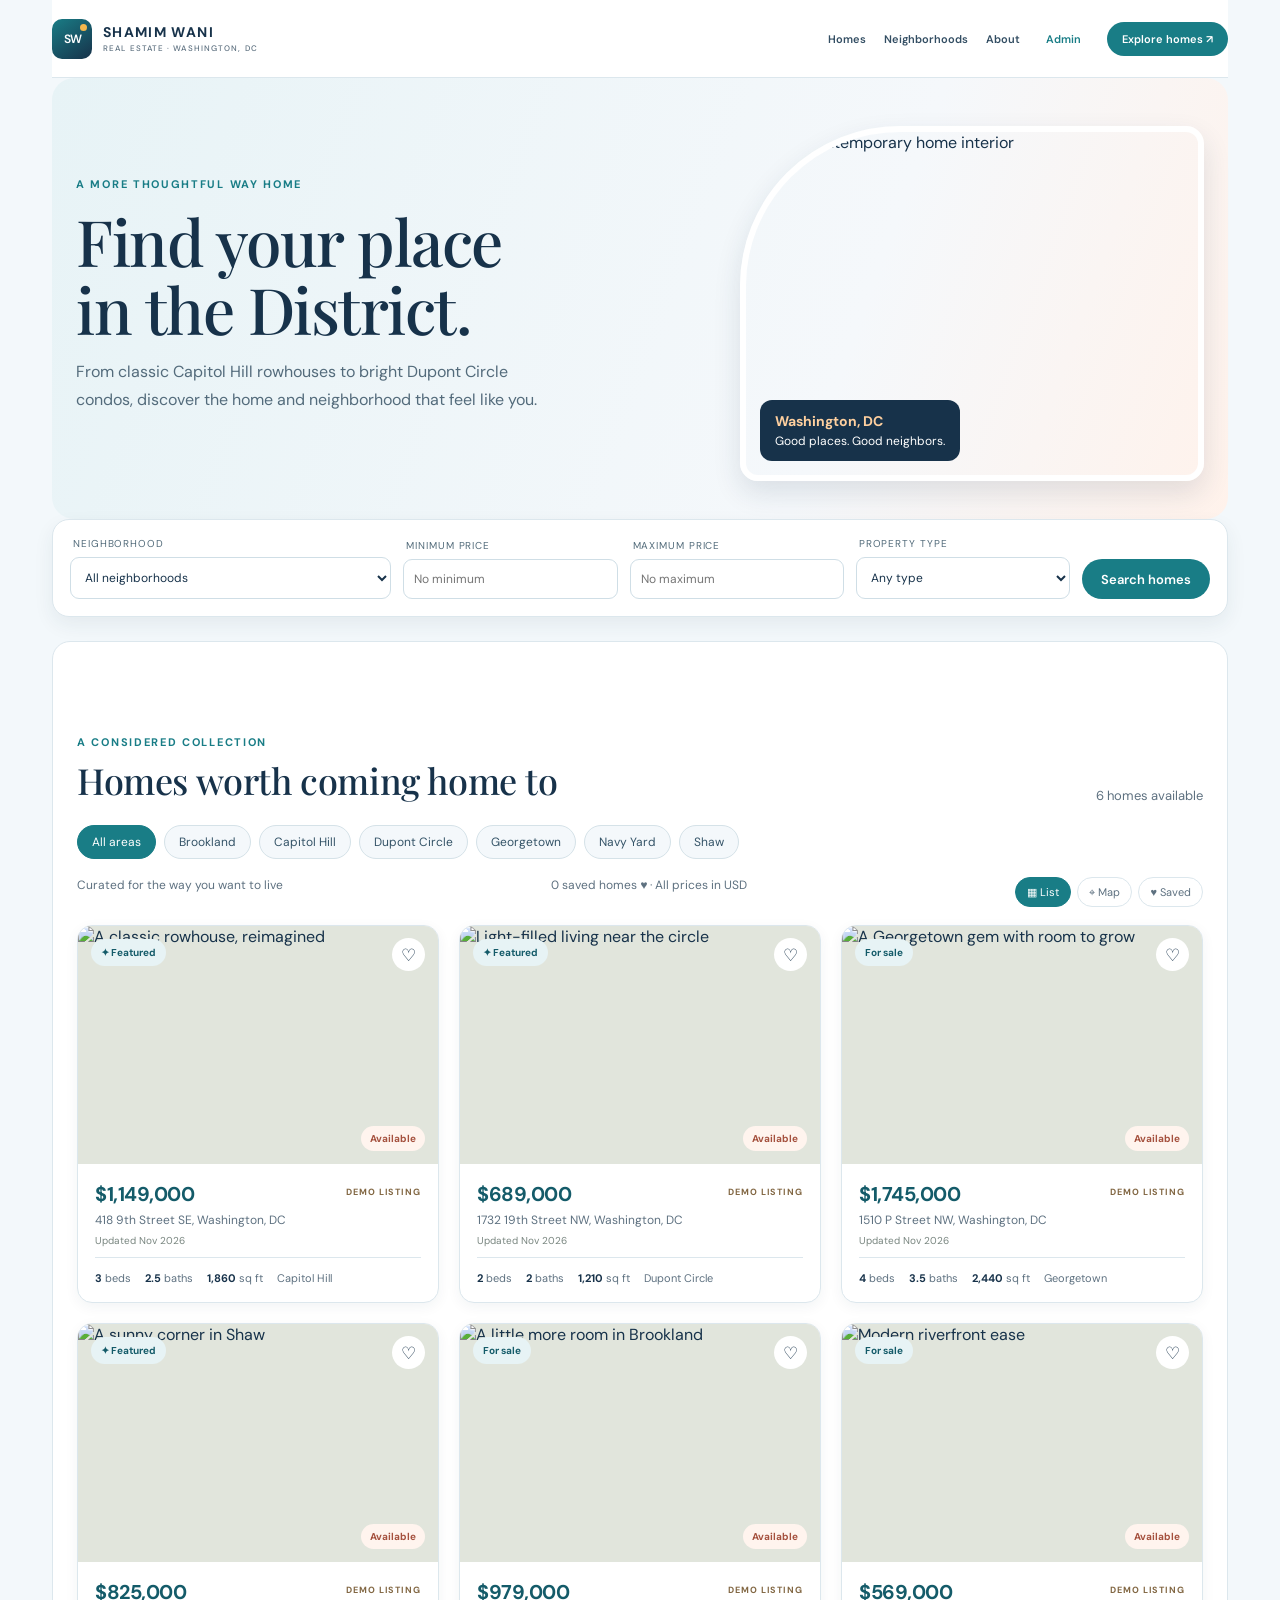
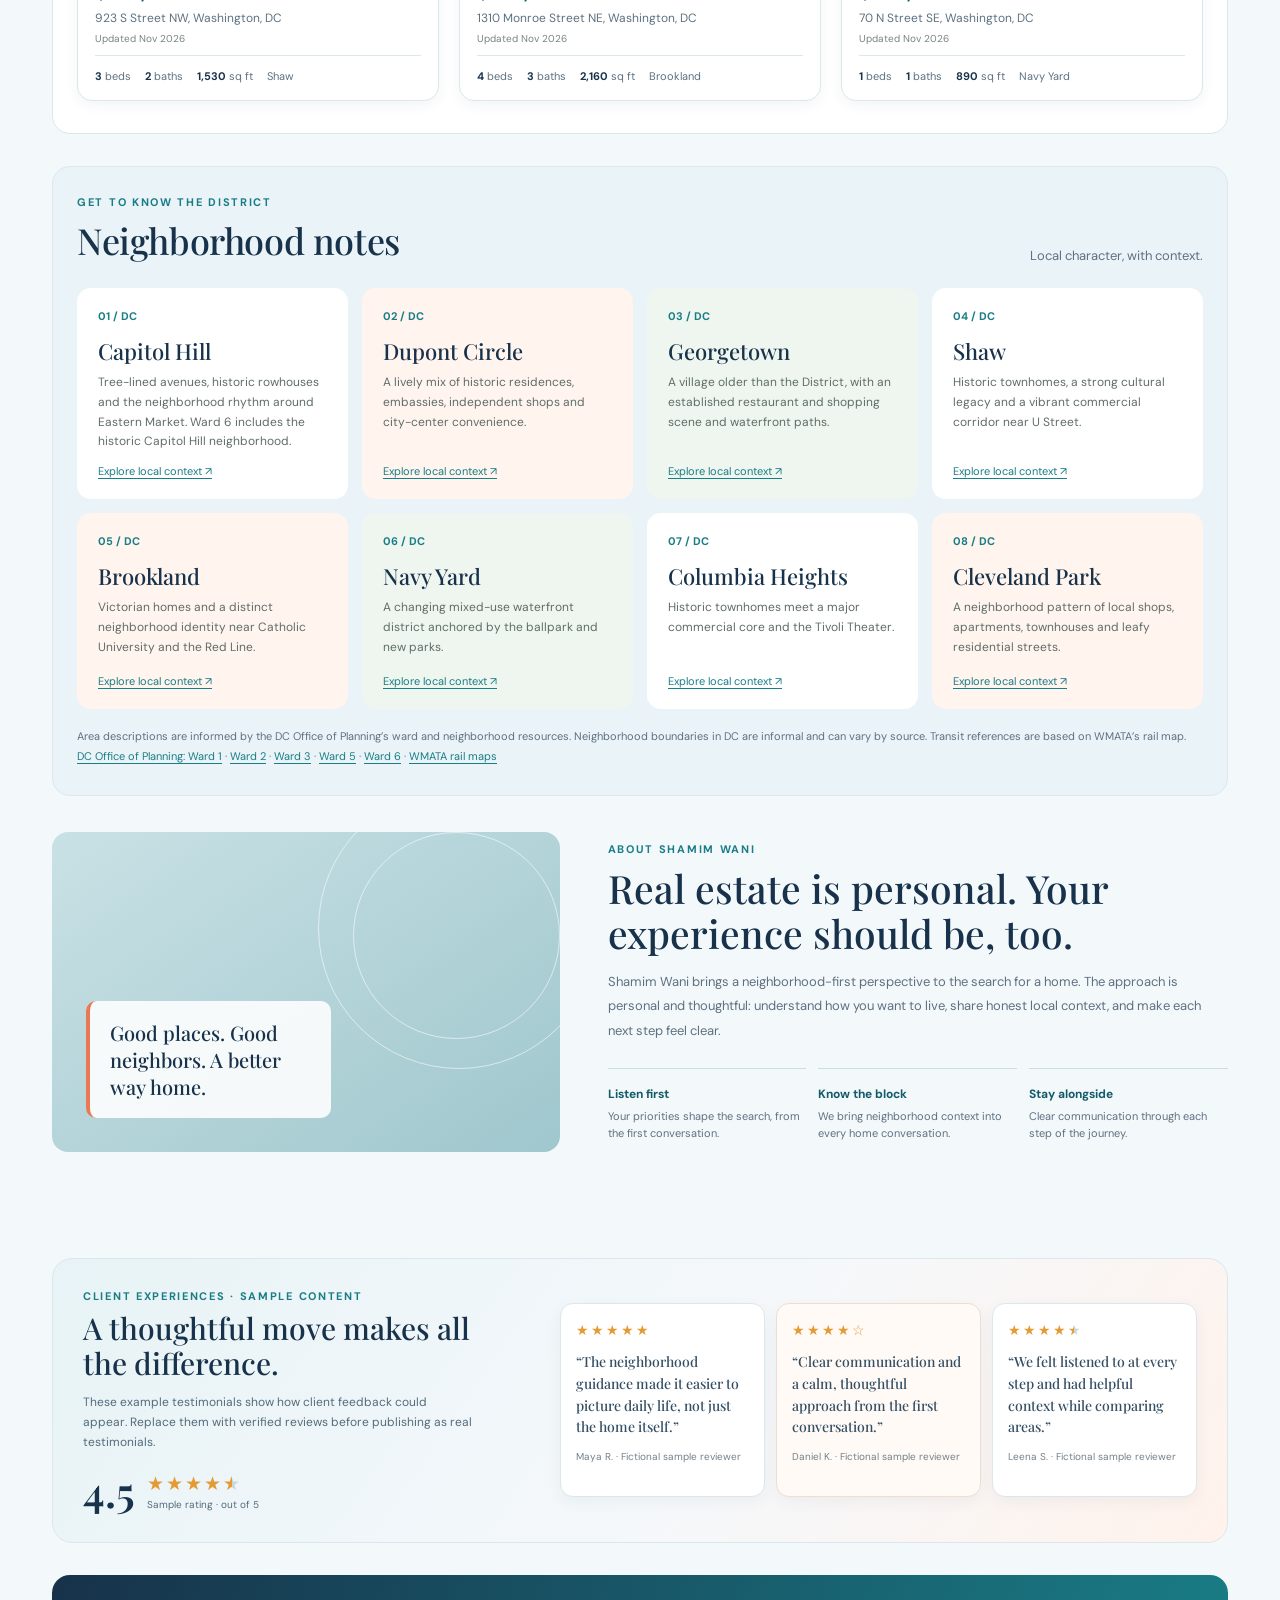
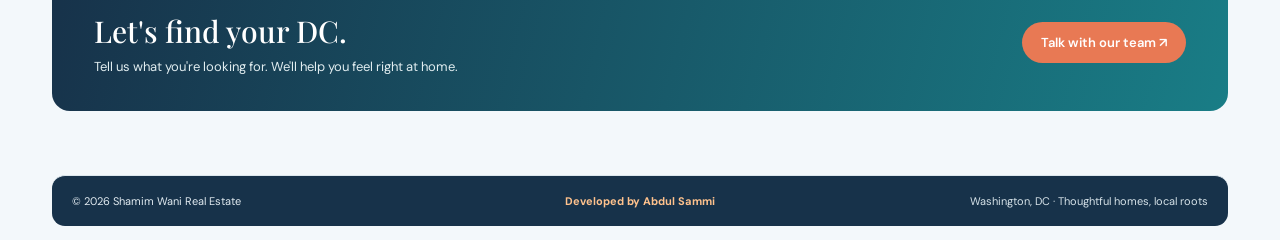
==== commit 1181ecd9: "Remove homepage demo preview banner" ====
--- a/index.html
+++ b/index.html
@@ -13,7 +13,7 @@
 footer{display:grid;grid-template-columns:1fr auto 1fr;align-items:center;gap:16px}.footer-credit{text-align:center;color:var(--ink);font-weight:600}.footer-location{text-align:right}@media(max-width:600px){.demo-banner{font-size:9px;gap:6px;flex-wrap:wrap;text-align:center}.demo-banner span:last-child{flex-basis:100%}footer{grid-template-columns:1fr;text-align:center;gap:9px}.footer-location{text-align:center}.topbar{position:relative}.mobile-menu-btn{display:flex}.nav{display:none;position:absolute;top:66px;left:0;right:0;z-index:8;flex-direction:column;align-items:stretch;gap:4px;padding:14px;background:#fff;border:1px solid var(--line);border-radius:14px;box-shadow:0 16px 34px #182a2818}.nav.open{display:flex}.nav a{display:block;padding:10px 8px}.nav button{width:100%}.nav .linkbtn{text-align:left;padding:11px 8px}}
 .admin-login[hidden],.adminmain[hidden]{display:none}.admin-login{min-height:calc(100vh - 68px);display:grid;place-items:center;padding:28px 18px}.admin-login-card{width:min(100%,430px);background:white;border:1px solid var(--line);border-radius:18px;padding:30px;box-shadow:0 16px 42px #182a2810;display:grid;gap:10px}.admin-login-card h1{font:500 32px 'Playfair Display';margin:3px 0}.admin-login-card p{font-size:13px;line-height:1.7;color:var(--muted);margin:0 0 8px}.admin-login-card label{font-size:11px;font-weight:600;margin-top:5px}.admin-login-card input{width:100%;border:1px solid var(--line);border-radius:9px;padding:12px 13px}.admin-login-card input:focus{outline:2px solid #294d4328;border-color:var(--green)}.admin-login-card .secondary{margin-top:2px}.admin-login-message{min-height:18px;color:var(--green);font-size:12px;line-height:1.5}.admin-login-message.error{color:#a43f38}.admin-login-card button:disabled{opacity:.6;cursor:wait}
 .photo-placeholder,.modal-placeholder{width:100%;height:100%;display:grid;place-items:center;background:linear-gradient(145deg,#e7ebe5,#d8dfd8);color:#687572;font-size:12px}.modal-placeholder{min-height:230px}.photo-placeholder{position:absolute;inset:0}.reviews{display:grid;grid-template-columns:.82fr 1.18fr;gap:34px;align-items:center;margin:34px 0 32px;padding:30px;border:1px solid #dce7ed;border-radius:20px;background:linear-gradient(125deg,#e7f3f6 0%,#f5f8fb 56%,#fff2eb 100%)}.reviews-intro h2{max-width:400px;margin:8px 0 10px;color:#17324a;font:500 30px/1.18 'Playfair Display',Georgia,serif}.reviews-intro>p{max-width:390px;margin:0;color:#536b7b;font-size:12px;line-height:1.7}.rating-summary{display:grid;grid-template-columns:auto auto;align-items:center;justify-content:start;column-gap:12px;margin-top:17px}.rating-summary strong{grid-row:span 2;color:#17324a;font:600 42px/1 'Playfair Display',Georgia,serif}.rating-stars,.review-stars{color:#e39b34;letter-spacing:2px;font-size:19px}.rating-summary small{color:#536b7b;font-size:10px}.half-star{background:linear-gradient(90deg,#e39b34 50%,#c9d5dc 50%);background-clip:text;-webkit-background-clip:text;color:transparent}.review-cards{display:grid;grid-template-columns:repeat(3,minmax(0,1fr));gap:11px}.review-card{min-height:194px;padding:17px 15px;border:1px solid #dce7ed;border-radius:13px;background:#fff;box-shadow:0 5px 15px rgba(23,50,74,.05)}.review-card:nth-child(2){background:#fffaf6;border-color:#f0ddd1}.review-card blockquote{margin:12px 0;color:#334e63;font:500 14px/1.55 'Playfair Display',Georgia,serif}.review-card p{margin:0;color:#73818a;font-size:10px}.review-stars{font-size:14px}.review-stars .half-star{letter-spacing:0}@media(max-width:850px){.reviews{grid-template-columns:1fr;gap:20px}.reviews-intro h2{max-width:540px}.review-card{min-height:170px}}@media(max-width:560px){.reviews{margin:22px 0;padding:20px 15px;border-radius:15px}.reviews-intro h2{font-size:26px}.review-cards{grid-template-columns:1fr}.review-card{min-height:0}.review-card blockquote{margin:8px 0}}</style><link rel="stylesheet" href="site-pages.css"></head><body class="home-page">
-<div class="wrap"><div class="demo-banner"><span class="demo-dot"></span> DEMO PREVIEW <span>Sample listings only · Live listings appear after admin publishing · Inquiries are sent securely</span></div><header class="topbar"><div class="brand"><span class="brandmark" aria-label="Shamim Wani monogram">SW</span> <span class="brandname">SHAMIM WANI<small>REAL ESTATE · WASHINGTON, DC</small></span></div><button class="mobile-menu-btn" id="mobileMenuBtn" aria-label="Open navigation menu" aria-expanded="false" onclick="toggleMobileMenu()">☰</button><nav class="nav" id="siteNav"><a href="properties.html">Homes</a><a href="neighborhoods.html">Neighborhoods</a><a href="about.html">About</a><a class="linkbtn" href="index.html?admin=1">Admin</a><a class="nav-cta" href="properties.html">Explore homes ↗</a></nav></header>
+<div class="wrap"><header class="topbar"><div class="brand"><span class="brandmark" aria-label="Shamim Wani monogram">SW</span> <span class="brandname">SHAMIM WANI<small>REAL ESTATE · WASHINGTON, DC</small></span></div><button class="mobile-menu-btn" id="mobileMenuBtn" aria-label="Open navigation menu" aria-expanded="false" onclick="toggleMobileMenu()">☰</button><nav class="nav" id="siteNav"><a href="properties.html">Homes</a><a href="neighborhoods.html">Neighborhoods</a><a href="about.html">About</a><a class="linkbtn" href="index.html?admin=1">Admin</a><a class="nav-cta" href="properties.html">Explore homes ↗</a></nav></header>
 <section class="hero"><div><div class="eyebrow">A more thoughtful way home</div><h1>Find your place<br>in the District.</h1><p>From classic Capitol Hill rowhouses to bright Dupont Circle condos, discover the home and neighborhood that feel like you.</p></div><div class="hero-image"><img src="https://images.unsplash.com/photo-1600607687939-ce8a6c25118c?auto=format&fit=crop&w=1100&q=85" alt="Sunlit contemporary home interior"><div class="image-note"><b>Washington, DC</b>Good places. Good neighbors.</div></div></section>
 <div class="searchbox"><div class="field"><label>Neighborhood</label><select id="area"><option value="">All neighborhoods</option></select></div><div class="field"><label for="minPrice">Minimum price</label><input id="minPrice" type="number" min="0" step="10000" placeholder="No minimum" inputmode="numeric"></div><div class="field"><label for="maxPrice">Maximum price</label><input id="maxPrice" type="number" min="0" step="10000" placeholder="No maximum" inputmode="numeric"></div><div class="field"><label>Property type</label><select id="type"><option value="">Any type</option><option>Rowhouse</option><option>Condo</option><option>Detached</option><option>Townhouse</option></select></div><button class="btn" onclick="filterHomes()">Search homes</button></div>
 <section id="homes"><div class="section-head"><div><div class="eyebrow">A considered collection</div><h2>Homes worth coming home to</h2></div><p id="count"></p></div><div class="chips" id="chips"></div><div class="resultsline"><span id="resultLabel">Curated for the way you want to live</span><span id="savedCount">0 saved homes ♥ · All prices in USD</span><div class="view-actions"><button class="view-btn active" id="listViewBtn" onclick="setView('list')">▦ List</button><button class="view-btn" id="mapViewBtn" onclick="setView('map')">⌖ Map</button><button class="view-btn" id="savedViewBtn" onclick="toggleSavedView()">♥ Saved</button></div></div><div id="mapView" class="map-view" aria-label="Approximate map of demo listing neighborhoods"></div><div class="grid" id="listings"></div></section>
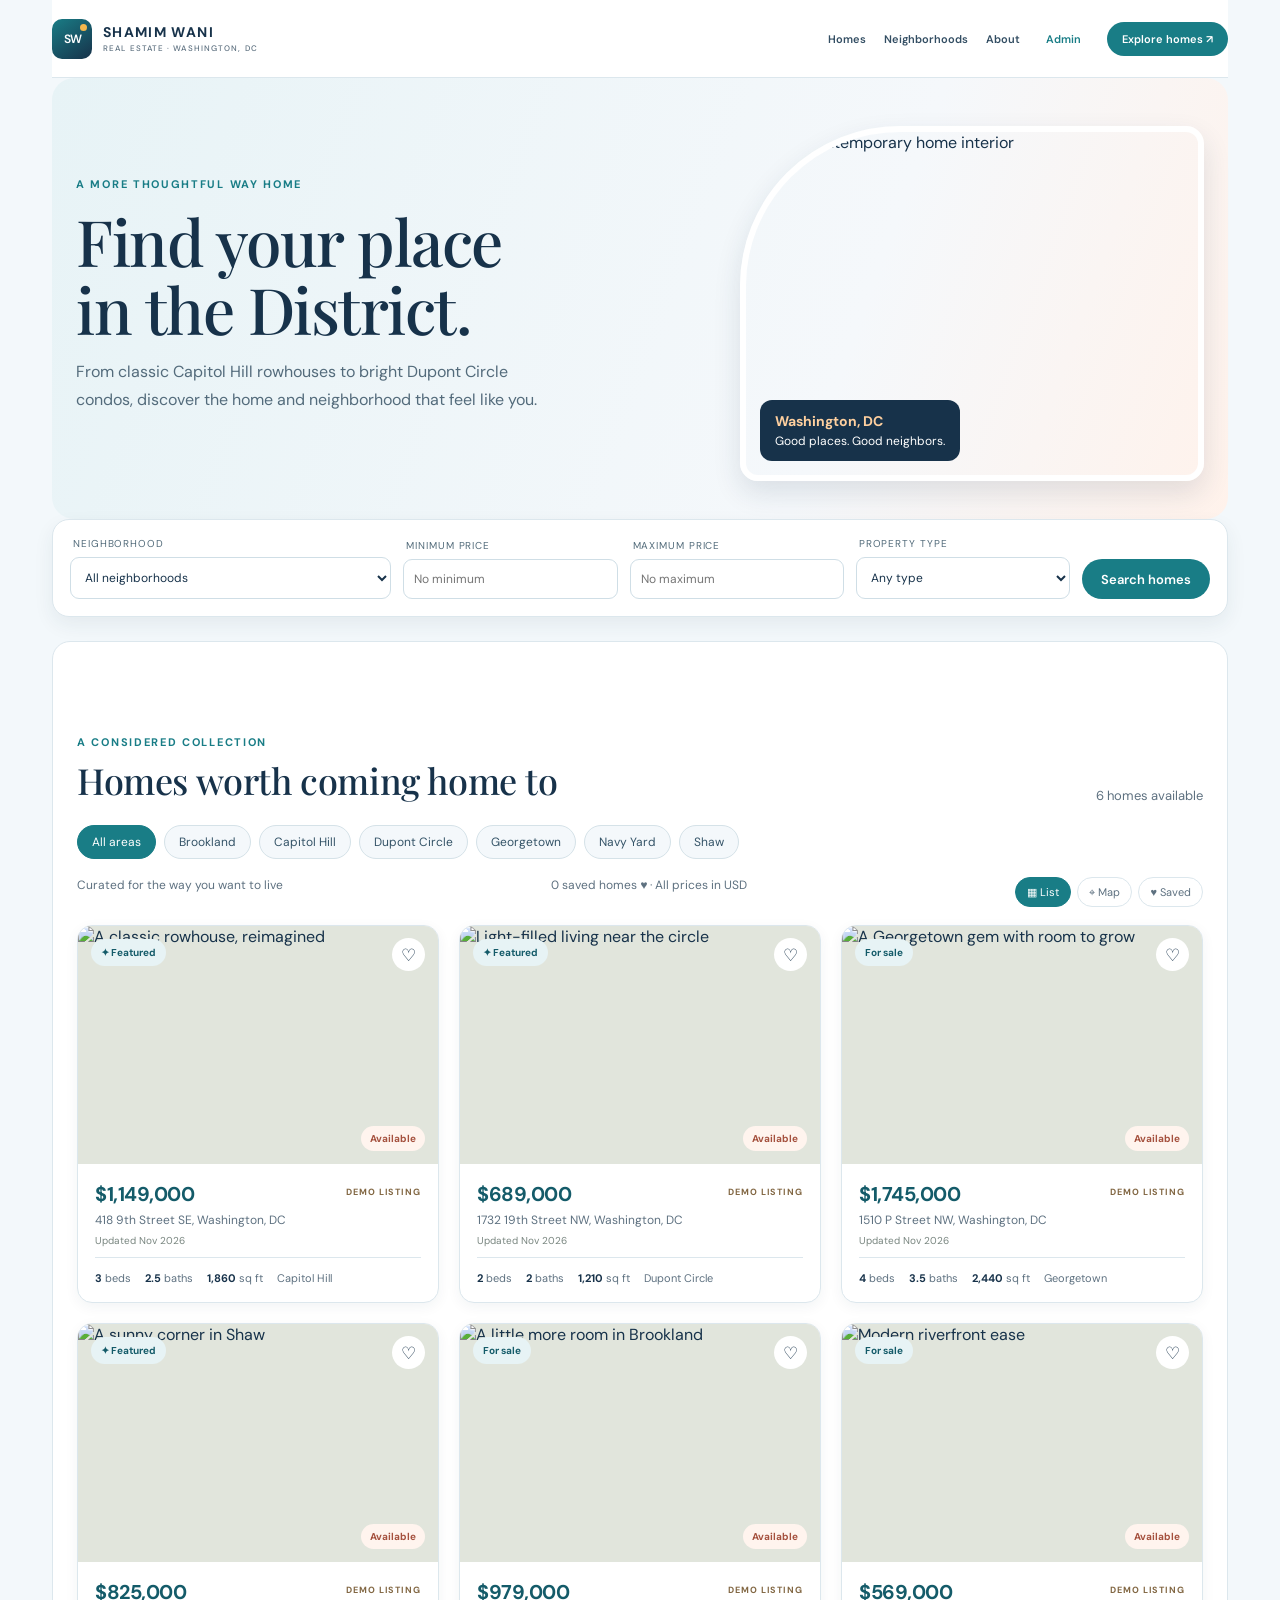
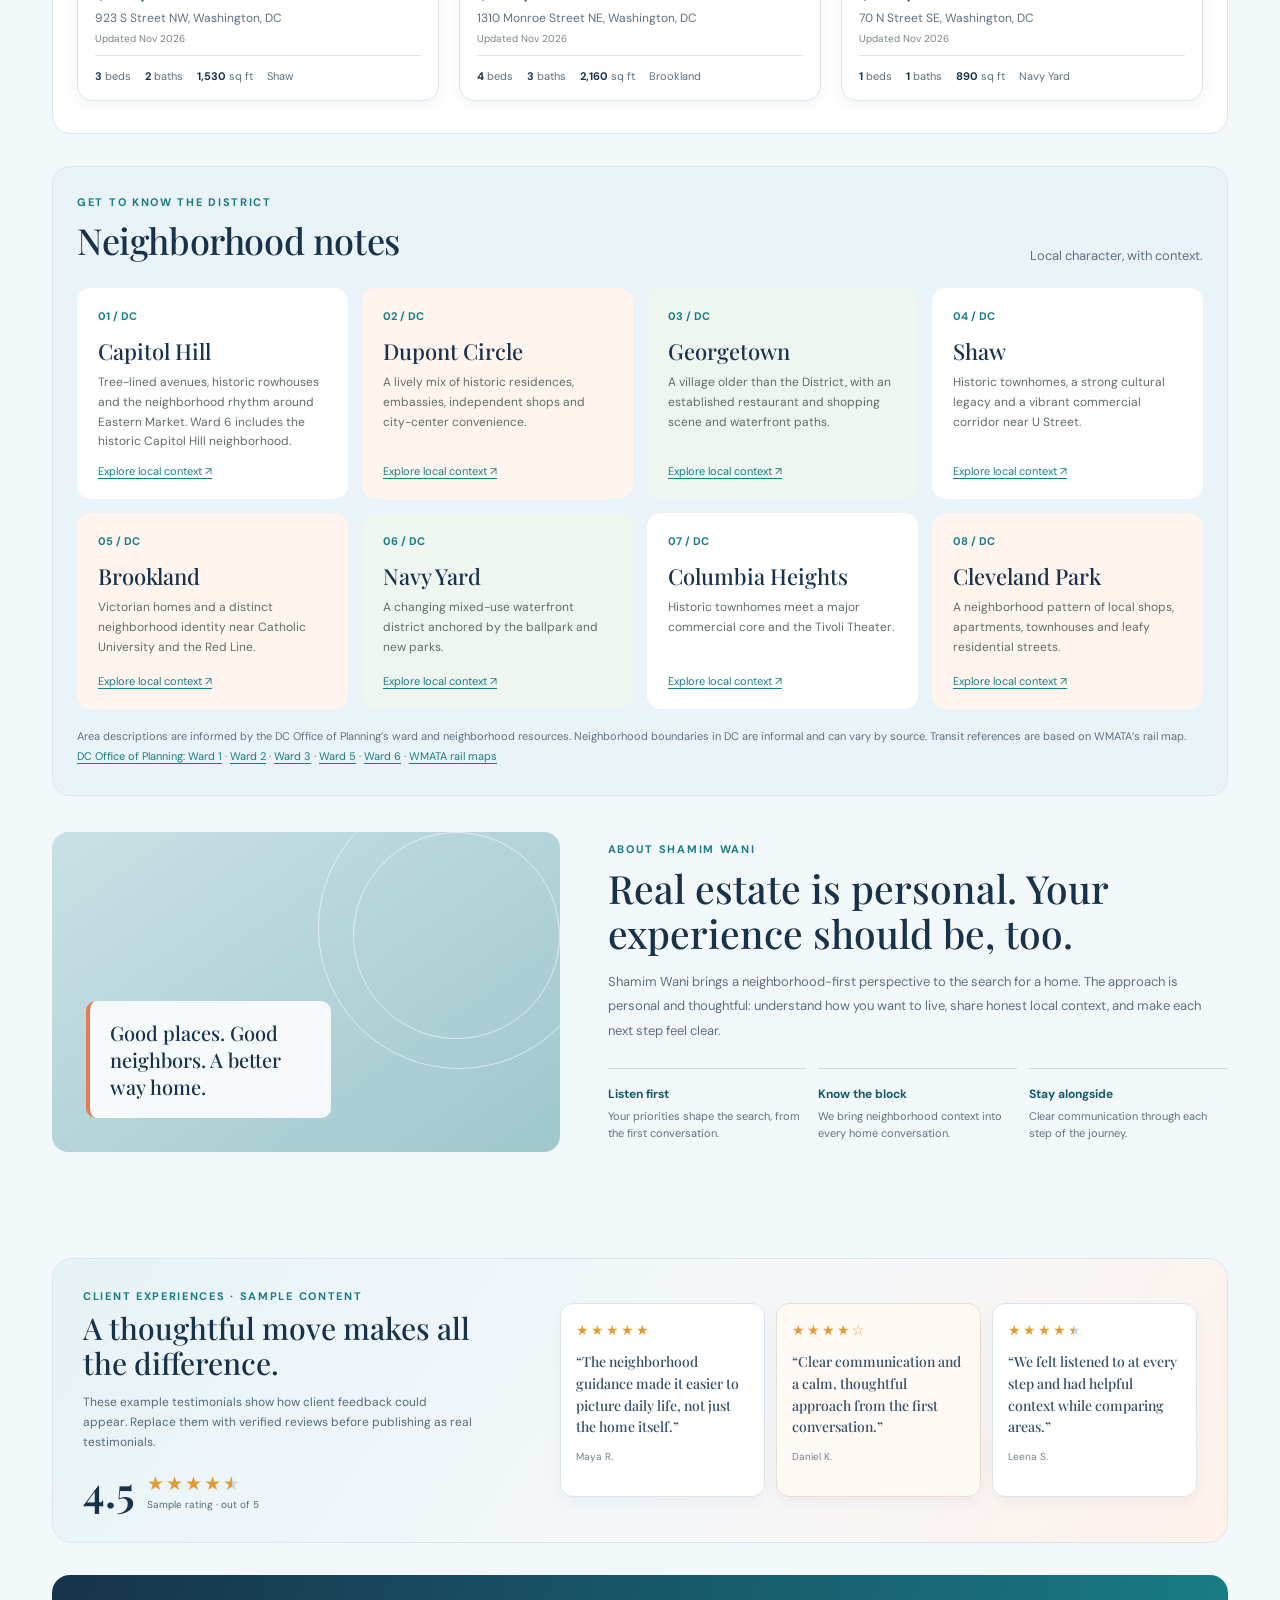
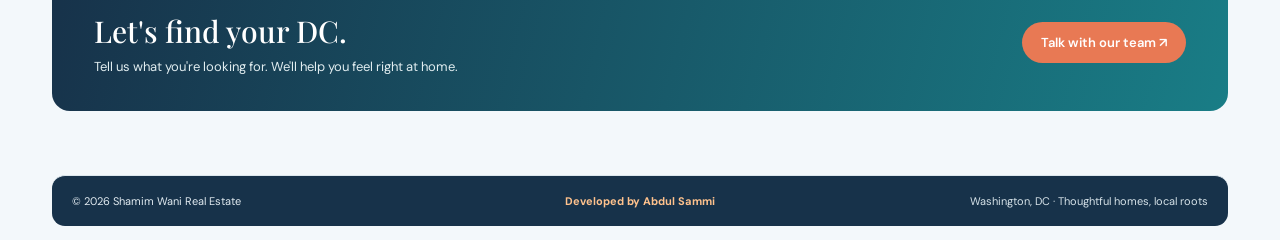
==== commit 5f321dd0: "Simplify sample reviewer labels" ====
--- a/index.html
+++ b/index.html
@@ -18,7 +18,7 @@
 <div class="searchbox"><div class="field"><label>Neighborhood</label><select id="area"><option value="">All neighborhoods</option></select></div><div class="field"><label for="minPrice">Minimum price</label><input id="minPrice" type="number" min="0" step="10000" placeholder="No minimum" inputmode="numeric"></div><div class="field"><label for="maxPrice">Maximum price</label><input id="maxPrice" type="number" min="0" step="10000" placeholder="No maximum" inputmode="numeric"></div><div class="field"><label>Property type</label><select id="type"><option value="">Any type</option><option>Rowhouse</option><option>Condo</option><option>Detached</option><option>Townhouse</option></select></div><button class="btn" onclick="filterHomes()">Search homes</button></div>
 <section id="homes"><div class="section-head"><div><div class="eyebrow">A considered collection</div><h2>Homes worth coming home to</h2></div><p id="count"></p></div><div class="chips" id="chips"></div><div class="resultsline"><span id="resultLabel">Curated for the way you want to live</span><span id="savedCount">0 saved homes ♥ · All prices in USD</span><div class="view-actions"><button class="view-btn active" id="listViewBtn" onclick="setView('list')">▦ List</button><button class="view-btn" id="mapViewBtn" onclick="setView('map')">⌖ Map</button><button class="view-btn" id="savedViewBtn" onclick="toggleSavedView()">♥ Saved</button></div></div><div id="mapView" class="map-view" aria-label="Approximate map of demo listing neighborhoods"></div><div class="grid" id="listings"></div></section>
 <section class="guides" id="neighborhoods"><div class="section-head" style="margin-top:0"><div><div class="eyebrow">Get to know the District</div><h2>Neighborhood notes</h2></div><p>Local character, with context.</p></div><div class="guidegrid" id="guides"></div><div class="source">Area descriptions are informed by the DC Office of Planning’s ward and neighborhood resources. Neighborhood boundaries in DC are informal and can vary by source. Transit references are based on WMATA’s rail map.<br><a href="https://planning.dc.gov/page/about-ward-1" target="_blank" rel="noopener">DC Office of Planning: Ward 1</a> · <a href="https://planning.dc.gov/page/about-ward-2" target="_blank" rel="noopener">Ward 2</a> · <a href="https://planning.dc.gov/page/about-ward-3" target="_blank" rel="noopener">Ward 3</a> · <a href="https://planning.dc.gov/page/about-ward-5" target="_blank" rel="noopener">Ward 5</a> · <a href="https://planning.dc.gov/page/about-ward-6" target="_blank" rel="noopener">Ward 6</a> · <a href="https://www.wmata.com/ride/maps.html" target="_blank" rel="noopener">WMATA rail maps</a></div></section>
-<section class="about" id="about"><div class="about-art"><div class="about-stamp">Good places. Good neighbors. A better way home.</div></div><div class="about-copy"><div class="eyebrow">About Shamim Wani</div><h2>Real estate is personal. Your experience should be, too.</h2><p>Shamim Wani brings a neighborhood-first perspective to the search for a home. The approach is personal and thoughtful: understand how you want to live, share honest local context, and make each next step feel clear.</p><div class="values"><div class="value"><b>Listen first</b><span>Your priorities shape the search, from the first conversation.</span></div><div class="value"><b>Know the block</b><span>We bring neighborhood context into every home conversation.</span></div><div class="value"><b>Stay alongside</b><span>Clear communication through each step of the journey.</span></div></div></div></section><section class="reviews" aria-labelledby="reviewsHeading"><div class="reviews-intro"><div class="eyebrow">Client experiences · sample content</div><h2 id="reviewsHeading">A thoughtful move makes all the difference.</h2><p>These example testimonials show how client feedback could appear. Replace them with verified reviews before publishing as real testimonials.</p><div class="rating-summary"><strong>4.5</strong><span class="rating-stars" aria-label="4.5 out of 5 stars">★★★★<span class="half-star">★</span></span><small>Sample rating · out of 5</small></div></div><div class="review-cards"><article class="review-card"><div class="review-stars" aria-label="5 out of 5 stars">★★★★★</div><blockquote>“The neighborhood guidance made it easier to picture daily life, not just the home itself.”</blockquote><p>Maya R. · Fictional sample reviewer</p></article><article class="review-card"><div class="review-stars" aria-label="4 out of 5 stars">★★★★☆</div><blockquote>“Clear communication and a calm, thoughtful approach from the first conversation.”</blockquote><p>Daniel K. · Fictional sample reviewer</p></article><article class="review-card"><div class="review-stars" aria-label="4.5 out of 5 stars">★★★★<span class="half-star">★</span></div><blockquote>“We felt listened to at every step and had helpful context while comparing areas.”</blockquote><p>Leena S. · Fictional sample reviewer</p></article></div></section><div class="cta"><div><h2>Let's find your DC.</h2><p>Tell us what you're looking for. We'll help you feel right at home.</p></div><button class="btn" onclick="leadForm()">Talk with our team ↗</button></div><footer><div>© 2026 Shamim Wani Real Estate</div><div class="footer-credit">Developed by Abdul Sammi</div><div class="footer-location">Washington, DC · Thoughtful homes, local roots</div></footer></div>
+<section class="about" id="about"><div class="about-art"><div class="about-stamp">Good places. Good neighbors. A better way home.</div></div><div class="about-copy"><div class="eyebrow">About Shamim Wani</div><h2>Real estate is personal. Your experience should be, too.</h2><p>Shamim Wani brings a neighborhood-first perspective to the search for a home. The approach is personal and thoughtful: understand how you want to live, share honest local context, and make each next step feel clear.</p><div class="values"><div class="value"><b>Listen first</b><span>Your priorities shape the search, from the first conversation.</span></div><div class="value"><b>Know the block</b><span>We bring neighborhood context into every home conversation.</span></div><div class="value"><b>Stay alongside</b><span>Clear communication through each step of the journey.</span></div></div></div></section><section class="reviews" aria-labelledby="reviewsHeading"><div class="reviews-intro"><div class="eyebrow">Client experiences · sample content</div><h2 id="reviewsHeading">A thoughtful move makes all the difference.</h2><p>These example testimonials show how client feedback could appear. Replace them with verified reviews before publishing as real testimonials.</p><div class="rating-summary"><strong>4.5</strong><span class="rating-stars" aria-label="4.5 out of 5 stars">★★★★<span class="half-star">★</span></span><small>Sample rating · out of 5</small></div></div><div class="review-cards"><article class="review-card"><div class="review-stars" aria-label="5 out of 5 stars">★★★★★</div><blockquote>“The neighborhood guidance made it easier to picture daily life, not just the home itself.”</blockquote><p>Maya R.</p></article><article class="review-card"><div class="review-stars" aria-label="4 out of 5 stars">★★★★☆</div><blockquote>“Clear communication and a calm, thoughtful approach from the first conversation.”</blockquote><p>Daniel K.</p></article><article class="review-card"><div class="review-stars" aria-label="4.5 out of 5 stars">★★★★<span class="half-star">★</span></div><blockquote>“We felt listened to at every step and had helpful context while comparing areas.”</blockquote><p>Leena S.</p></article></div></section><div class="cta"><div><h2>Let's find your DC.</h2><p>Tell us what you're looking for. We'll help you feel right at home.</p></div><button class="btn" onclick="leadForm()">Talk with our team ↗</button></div><footer><div>© 2026 Shamim Wani Real Estate</div><div class="footer-credit">Developed by Abdul Sammi</div><div class="footer-location">Washington, DC · Thoughtful homes, local roots</div></footer></div>
 <div class="overlay" id="detail"><div class="modal" id="detailBody"></div></div>
 <div class="overlay" id="lead"><div class="modal" style="max-width:500px;padding:28px"><button class="close" onclick="closeOverlays()">×</button><div class="eyebrow">Start a conversation</div><h2 style="font:500 30px 'Playfair Display'">Let's find your place.</h2><form onsubmit="saveLead(event)"><div class="formgrid"><div class="field"><label>Your name</label><input name="name" required></div><div class="field"><label>Email</label><input name="email" type="email" required></div><div class="field"><label>Preferred tour date</label><input name="tourDate" type="date" min=""></div><div class="field"><label>Preferred time</label><select name="tourTime"><option value="">No preference</option><option>Morning</option><option>Afternoon</option><option>Evening</option></select></div><div class="field wide"><label>What are you looking for?</label><textarea name="message" placeholder="A few details help us get started…"></textarea></div></div><div class="form-actions"><button class="secondary" type="button" onclick="closeOverlays()">Cancel</button><button class="btn">Send inquiry</button></div></form></div></div>
 <div class="admin" id="admin"><div class="adminbar"><div class="brand"><span class="brandmark" aria-label="Shamim Wani monogram">SW</span> <span class="brandname">SHAMIM WANI<small>REAL ESTATE · WASHINGTON, DC</small></span> <span style="color:#78857f;font-size:12px;font-weight:400">/ Admin studio</span></div><button class="secondary" onclick="closeAdmin()">← View site</button></div><main class="adminmain"><div class="adminhead"><div><div class="eyebrow">Workspace overview</div><h1>Welcome, Shamim.</h1><p style="font-size:13px;color:var(--muted)">Your local demo workspace. Changes are saved in this browser.</p></div><button class="btn" onclick="showTab('form')">＋ Add a property</button></div><div class="stats" id="stats"></div><div class="admintabs"><button class="active" onclick="showTab('properties',this)">Properties</button><button onclick="showTab('leads',this)">Inquiries <span id="leadCount"></span></button><button onclick="showTab('form',this)">Add property</button></div><div id="adminContent"></div></main></div><div class="toast" id="toast"></div>
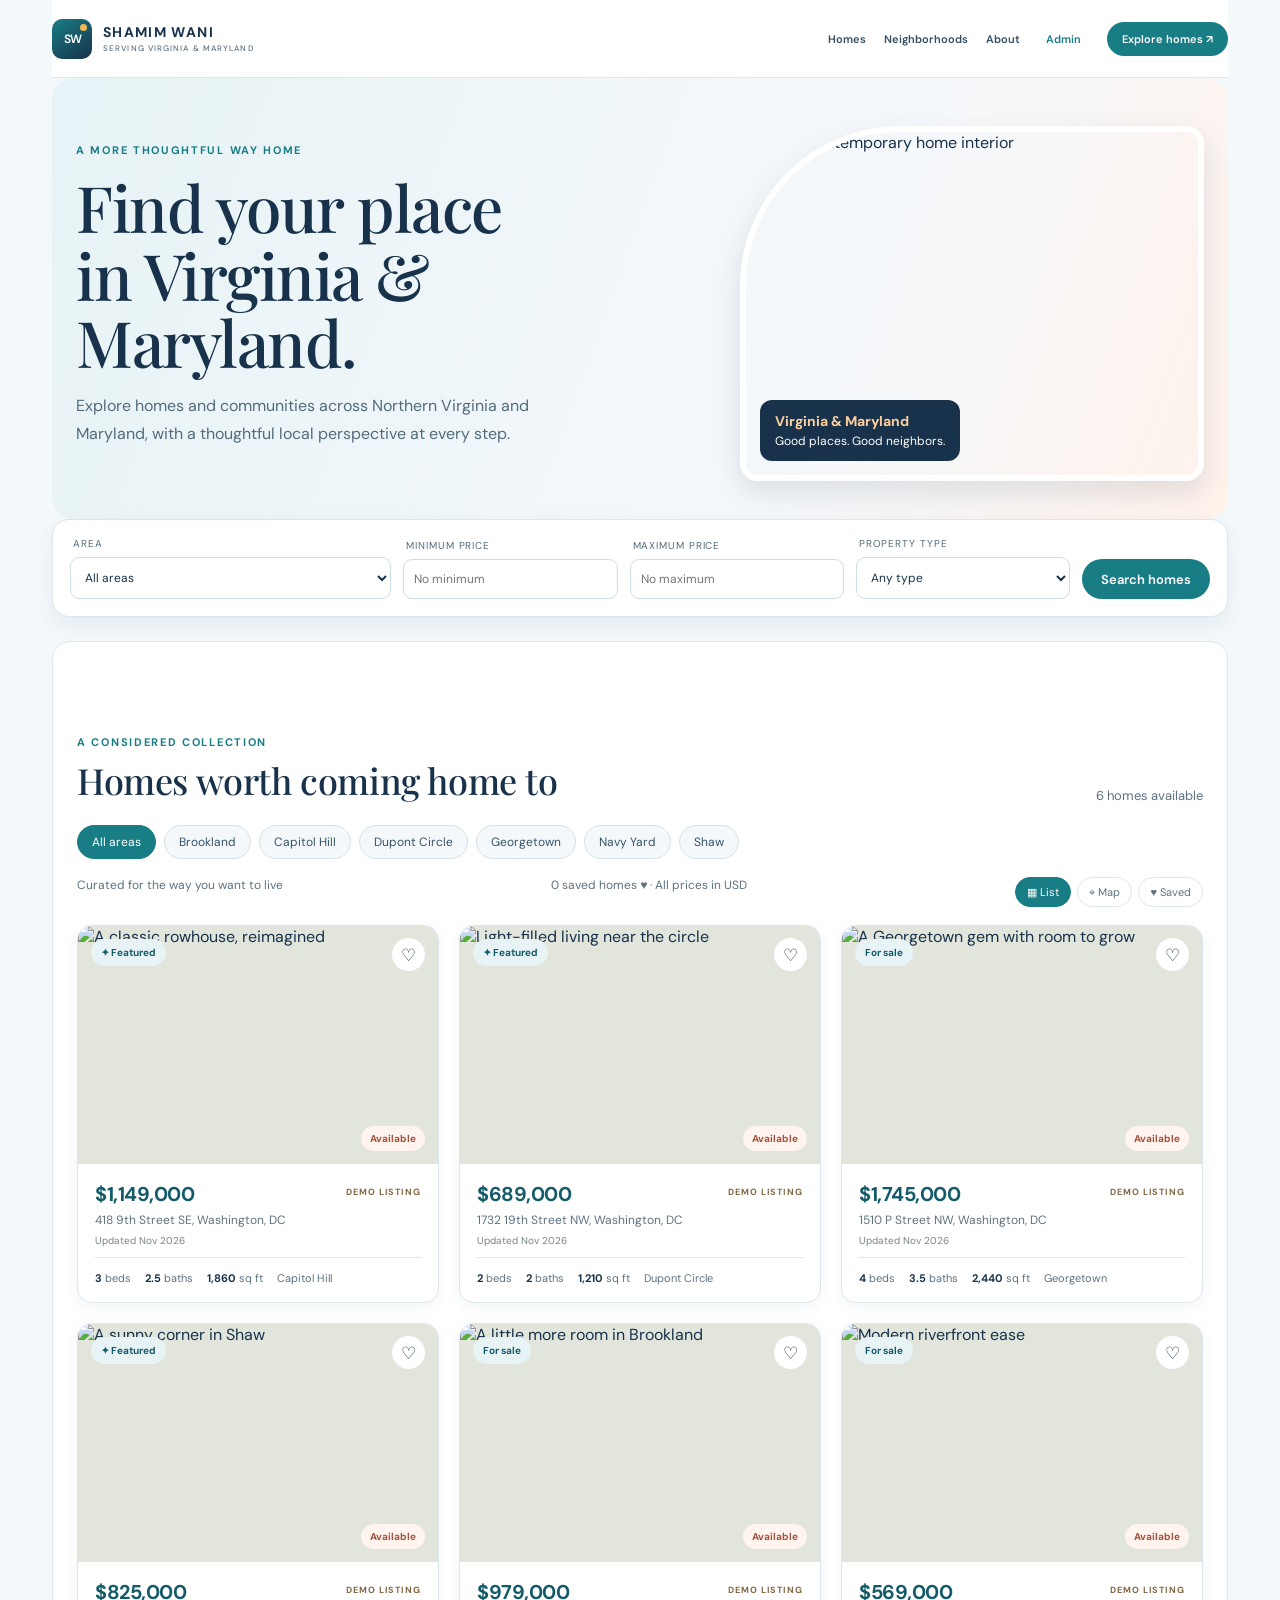
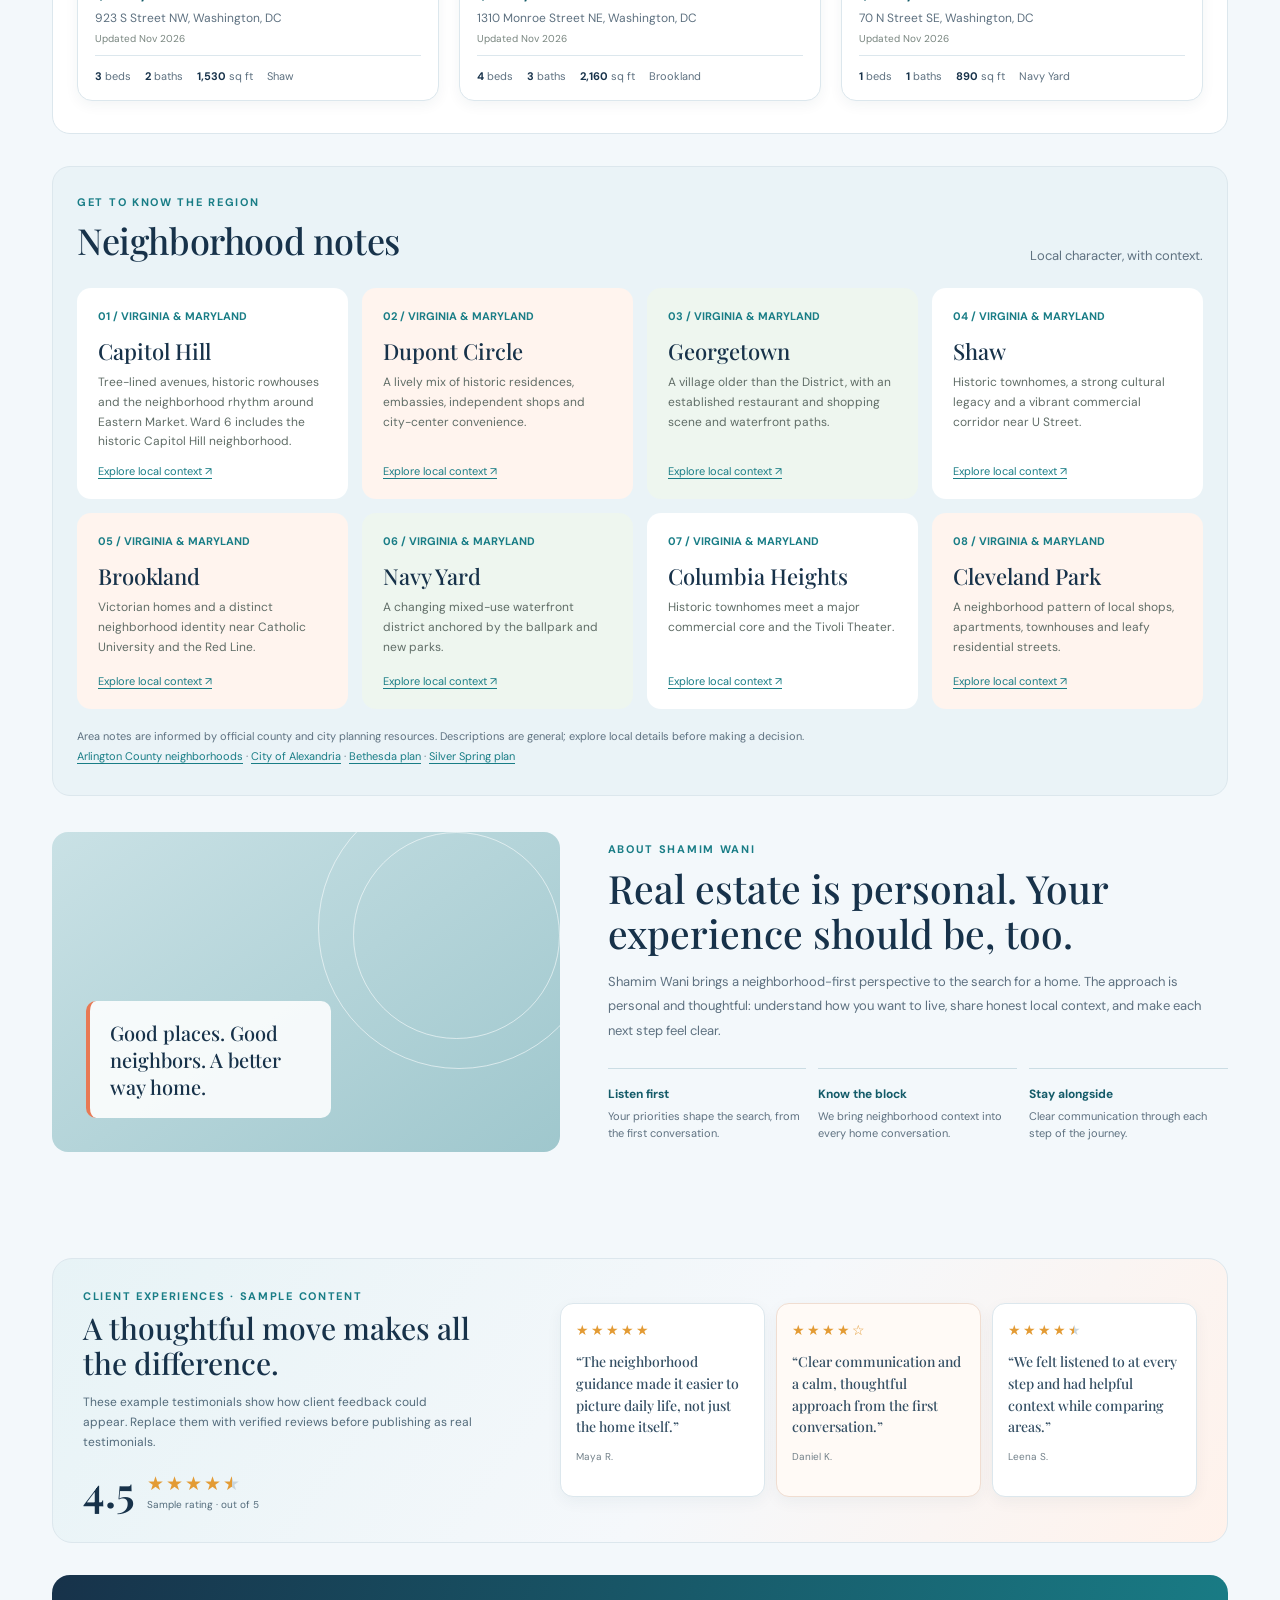
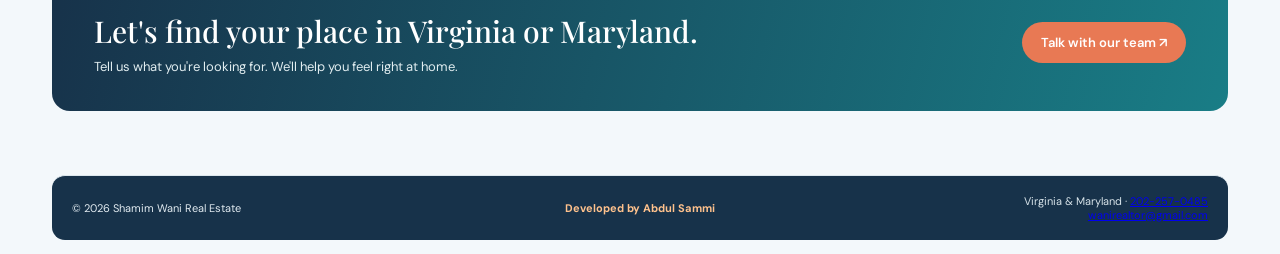
==== commit f7dca8eb: "Update service area to Virginia and Maryland" ====
--- a/index.html
+++ b/index.html
@@ -1,8 +1,8 @@
 <!doctype html>
 <html lang="en">
 <head>
-<meta charset="utf-8"><meta name="viewport" content="width=device-width,initial-scale=1"><meta name="theme-color" content="#f7f6f2"><meta name="description" content="Explore Washington, DC neighborhoods and sample home listings from Shamim Wani Real Estate. Demo preview only."><meta property="og:title" content="Shamim Wani Real Estate — Washington, DC"><meta property="og:description" content="Find your place in the District. Browse sample listings and neighborhood guides.">
-<title>Shamim Wani Real Estate — Find your place in Washington, DC</title>
+<meta charset="utf-8"><meta name="viewport" content="width=device-width,initial-scale=1"><meta name="theme-color" content="#f7f6f2"><meta name="description" content="Explore sample homes in Virginia and Maryland from Shamim Wani Real Estate."><meta property="og:title" content="Shamim Wani Real Estate — Virginia & Maryland"><meta property="og:description" content="Find your place in Virginia and Maryland. Browse sample listings and local area guides.">
+<title>Shamim Wani Real Estate — Virginia & Maryland</title>
 <link rel="stylesheet" href="https://cdn.jsdelivr.net/npm/leaflet@1.9.4/dist/leaflet.css"><script src="https://cdn.jsdelivr.net/npm/leaflet@1.9.4/dist/leaflet.js"></script><link rel="preconnect" href="https://images.unsplash.com"><link rel="preconnect" href="https://fonts.googleapis.com"><link href="https://fonts.googleapis.com/css2?family=DM+Sans:wght@400;500;600;700&family=Playfair+Display:wght@500;600;700&display=swap" rel="stylesheet">
 <style>
 :root{--ink:#192a28;--muted:#687572;--paper:#f7f6f2;--white:#fff;--green:#31574d;--lime:#d4e0be;--line:#e7e7df;--gold:#bb8b54;--radius:18px}*{box-sizing:border-box}body{margin:0;background:var(--paper);color:var(--ink);font-family:'DM Sans',sans-serif}button,input,select,textarea{font:inherit}button{cursor:pointer}.wrap{max-width:1240px;margin:auto;padding:0 32px}.topbar{height:78px;display:flex;align-items:center;justify-content:space-between;border-bottom:1px solid var(--line)}.brand{display:flex;align-items:center;gap:10px;font-weight:700;letter-spacing:-.5px;font-size:19px}.brandmark{width:30px;height:30px;border-radius:50% 50% 50% 8px;background:var(--green);display:grid;place-items:center;color:white;font:600 16px 'Playfair Display'}.nav{display:flex;align-items:center;gap:30px}.nav a{font-size:13px;color:var(--ink);text-decoration:none}.nav button,.btn{border:0;border-radius:100px;background:var(--green);color:white;padding:12px 19px;font-size:13px;font-weight:600}.nav .linkbtn{background:none;color:var(--ink);padding:8px}.hero{padding:65px 0 42px;display:grid;grid-template-columns:1.15fr .85fr;gap:36px;align-items:center}.eyebrow{font-size:11px;letter-spacing:1.7px;text-transform:uppercase;color:var(--green);font-weight:700}.hero h1{font:500 clamp(42px,5vw,67px)/1.06 'Playfair Display';letter-spacing:-1.5px;margin:16px 0}.hero p{color:var(--muted);font-size:15px;line-height:1.75;max-width:490px}.hero-image{height:355px;border-radius:160px 18px 18px 18px;overflow:hidden;position:relative}.hero-image img{width:100%;height:100%;object-fit:cover}.image-note{position:absolute;bottom:14px;left:14px;background:#ffffffeb;border-radius:12px;padding:12px 15px;font-size:12px}.image-note b{display:block;font-size:14px;margin-bottom:3px}.searchbox{background:white;border:1px solid var(--line);border-radius:17px;padding:17px;box-shadow:0 12px 34px #15221c0c;display:grid;grid-template-columns:1.5fr 1fr 1fr 1fr auto;gap:12px;align-items:end}.field label{display:block;color:var(--muted);font-size:10px;letter-spacing:.9px;text-transform:uppercase;margin:0 0 7px 3px}.field select,.field input{width:100%;border:1px solid #e7e8e2;background:white;border-radius:9px;padding:11px 10px;font-size:12px;color:var(--ink);outline:none}.field select:focus,.field input:focus{border-color:var(--green)}.searchbox .btn{height:40px}.section-head{display:flex;justify-content:space-between;align-items:end;margin:65px 0 21px}.section-head h2{font:500 36px 'Playfair Display';margin:7px 0 0}.section-head p{font-size:13px;color:var(--muted);margin:0}.chips{display:flex;gap:8px;flex-wrap:wrap;margin:0 0 18px}.chip{border:1px solid var(--line);background:transparent;color:#687572;padding:8px 14px;border-radius:100px;font-size:12px}.chip.active{background:var(--green);color:white;border-color:var(--green)}.resultsline{display:flex;justify-content:space-between;color:var(--muted);font-size:12px;margin:18px 0}.grid{display:grid;grid-template-columns:repeat(3,1fr);gap:20px}.card{background:white;border-radius:15px;overflow:hidden;border:1px solid #eeeee8;cursor:pointer;transition:transform .2s,box-shadow .2s}.card:hover{transform:translateY(-4px);box-shadow:0 15px 28px #15221c12}.photo{height:225px;position:relative;background:#e1e5dc}.photo img{width:100%;height:100%;object-fit:cover}.badge{position:absolute;top:13px;left:13px;background:#ffffffed;padding:7px 10px;border-radius:50px;font-size:10px;font-weight:700}.heart{position:absolute;right:13px;top:12px;background:#fff;border:0;width:33px;height:33px;border-radius:50%;font-size:17px;color:var(--ink)}.cardbody{padding:17px}.price{font-weight:700;font-size:20px;letter-spacing:-.5px}.price small{font-size:11px;color:var(--muted);font-weight:400}.address{font-size:12px;color:var(--muted);margin:5px 0 14px}.facts{display:flex;gap:14px;padding-top:13px;border-top:1px solid var(--line);font-size:11px;color:var(--muted)}.facts b{color:var(--ink)}.demo-tag{font-size:9px;color:#826743;letter-spacing:.9px;font-weight:700;text-transform:uppercase;float:right;margin-top:5px}.empty{grid-column:1/-1;padding:55px;text-align:center;color:var(--muted);background:white;border-radius:16px}.guides{padding:70px 0 80px}.guidegrid{display:grid;grid-template-columns:repeat(4,1fr);gap:14px;margin-top:24px}.guide{padding:21px;background:#eeefe8;border-radius:14px;min-height:196px;display:flex;flex-direction:column}.guide .num{color:var(--gold);font-size:11px;font-weight:700}.guide h3{font:500 22px 'Playfair Display';margin:13px 0 7px}.guide p{font-size:12px;line-height:1.65;color:#606d67;margin:0 0 12px}.guide a,.source a{color:var(--green);font-size:11px;text-underline-offset:3px;margin-top:auto}.source{font-size:11px;color:var(--muted);margin-top:18px;line-height:1.8}.cta{background:var(--green);color:white;border-radius:20px;padding:36px 42px;display:flex;justify-content:space-between;align-items:center;margin:10px 0 64px}.cta h2{font:500 30px 'Playfair Display';margin:0 0 7px}.cta p{font-size:13px;color:#d4e0d9;margin:0}.cta .btn{background:var(--lime);color:var(--ink)}footer{border-top:1px solid var(--line);padding:23px 0 34px;display:flex;justify-content:space-between;font-size:11px;color:var(--muted)}.overlay{position:fixed;inset:0;background:#12221ecc;z-index:5;display:none;align-items:center;justify-content:center;padding:20px}.overlay.show{display:flex}.modal{background:var(--paper);border-radius:20px;max-width:760px;width:100%;max-height:92vh;overflow:auto;position:relative}.close{position:absolute;right:15px;top:15px;z-index:2;width:36px;height:36px;border:0;border-radius:50%;background:white;font-size:19px}.modalphoto{height:310px}.modalphoto img{width:100%;height:100%;object-fit:cover}.modalcontent{padding:26px}.modalcontent h2{font:500 32px 'Playfair Display';margin:8px 0}.modalcontent p{font-size:13px;line-height:1.7;color:var(--muted)}.amenities{display:flex;gap:8px;flex-wrap:wrap;margin:16px 0}.amenities span{background:#e9ece4;padding:8px 11px;border-radius:40px;font-size:11px}.admin{position:fixed;inset:0;background:var(--paper);z-index:10;overflow:auto;display:none}.admin.show{display:block}.adminbar{background:white;border-bottom:1px solid var(--line);height:68px;display:flex;justify-content:space-between;align-items:center;padding:0 max(calc((100% - 1240px)/2),32px);position:sticky;top:0;z-index:2}.adminmain{max-width:1240px;padding:30px 32px;margin:auto}.adminhead{display:flex;align-items:center;justify-content:space-between}.adminhead h1{font:500 34px 'Playfair Display';margin:5px 0}.stats{display:grid;grid-template-columns:repeat(4,1fr);gap:14px;margin:24px 0}.stat{background:white;border:1px solid var(--line);padding:19px;border-radius:14px}.stat span{color:var(--muted);font-size:11px}.stat b{font-size:28px;display:block;margin-top:9px}.admintabs{display:flex;gap:8px;margin:22px 0}.admintabs button{border:0;background:#e9ebe4;border-radius:50px;padding:9px 15px;font-size:12px}.admintabs button.active{background:var(--green);color:white}.table{width:100%;background:white;border-collapse:collapse;border-radius:13px;overflow:hidden;font-size:12px}.table th,.table td{text-align:left;padding:13px;border-bottom:1px solid var(--line)}.table th{color:var(--muted);font-size:10px;text-transform:uppercase;letter-spacing:.7px}.table td button{border:0;background:#eff1ea;border-radius:30px;padding:7px 10px;margin-right:5px;font-size:11px}.pill{border-radius:30px;padding:5px 8px;background:#e4eee5;color:#345c49;font-size:10px}.formgrid{display:grid;grid-template-columns:1fr 1fr;gap:14px}.formgrid .field input,.formgrid .field select,.formgrid textarea{font-size:13px;padding:12px}.formgrid textarea{width:100%;border:1px solid var(--line);border-radius:10px;min-height:90px}.wide{grid-column:1/-1}.form-actions{display:flex;justify-content:flex-end;gap:10px;margin-top:18px}.secondary{border:1px solid var(--line);background:white;color:var(--ink);border-radius:50px;padding:11px 17px}.leads{display:grid;gap:12px}.lead{padding:17px;background:white;border-radius:13px;border:1px solid var(--line)}.lead b{font-size:13px}.lead p{font-size:12px;color:var(--muted);margin:6px 0}.toast{position:fixed;bottom:20px;right:20px;background:var(--ink);color:white;padding:13px 18px;border-radius:10px;font-size:12px;z-index:20;display:none}
@@ -13,27 +13,27 @@
 footer{display:grid;grid-template-columns:1fr auto 1fr;align-items:center;gap:16px}.footer-credit{text-align:center;color:var(--ink);font-weight:600}.footer-location{text-align:right}@media(max-width:600px){.demo-banner{font-size:9px;gap:6px;flex-wrap:wrap;text-align:center}.demo-banner span:last-child{flex-basis:100%}footer{grid-template-columns:1fr;text-align:center;gap:9px}.footer-location{text-align:center}.topbar{position:relative}.mobile-menu-btn{display:flex}.nav{display:none;position:absolute;top:66px;left:0;right:0;z-index:8;flex-direction:column;align-items:stretch;gap:4px;padding:14px;background:#fff;border:1px solid var(--line);border-radius:14px;box-shadow:0 16px 34px #182a2818}.nav.open{display:flex}.nav a{display:block;padding:10px 8px}.nav button{width:100%}.nav .linkbtn{text-align:left;padding:11px 8px}}
 .admin-login[hidden],.adminmain[hidden]{display:none}.admin-login{min-height:calc(100vh - 68px);display:grid;place-items:center;padding:28px 18px}.admin-login-card{width:min(100%,430px);background:white;border:1px solid var(--line);border-radius:18px;padding:30px;box-shadow:0 16px 42px #182a2810;display:grid;gap:10px}.admin-login-card h1{font:500 32px 'Playfair Display';margin:3px 0}.admin-login-card p{font-size:13px;line-height:1.7;color:var(--muted);margin:0 0 8px}.admin-login-card label{font-size:11px;font-weight:600;margin-top:5px}.admin-login-card input{width:100%;border:1px solid var(--line);border-radius:9px;padding:12px 13px}.admin-login-card input:focus{outline:2px solid #294d4328;border-color:var(--green)}.admin-login-card .secondary{margin-top:2px}.admin-login-message{min-height:18px;color:var(--green);font-size:12px;line-height:1.5}.admin-login-message.error{color:#a43f38}.admin-login-card button:disabled{opacity:.6;cursor:wait}
 .photo-placeholder,.modal-placeholder{width:100%;height:100%;display:grid;place-items:center;background:linear-gradient(145deg,#e7ebe5,#d8dfd8);color:#687572;font-size:12px}.modal-placeholder{min-height:230px}.photo-placeholder{position:absolute;inset:0}.reviews{display:grid;grid-template-columns:.82fr 1.18fr;gap:34px;align-items:center;margin:34px 0 32px;padding:30px;border:1px solid #dce7ed;border-radius:20px;background:linear-gradient(125deg,#e7f3f6 0%,#f5f8fb 56%,#fff2eb 100%)}.reviews-intro h2{max-width:400px;margin:8px 0 10px;color:#17324a;font:500 30px/1.18 'Playfair Display',Georgia,serif}.reviews-intro>p{max-width:390px;margin:0;color:#536b7b;font-size:12px;line-height:1.7}.rating-summary{display:grid;grid-template-columns:auto auto;align-items:center;justify-content:start;column-gap:12px;margin-top:17px}.rating-summary strong{grid-row:span 2;color:#17324a;font:600 42px/1 'Playfair Display',Georgia,serif}.rating-stars,.review-stars{color:#e39b34;letter-spacing:2px;font-size:19px}.rating-summary small{color:#536b7b;font-size:10px}.half-star{background:linear-gradient(90deg,#e39b34 50%,#c9d5dc 50%);background-clip:text;-webkit-background-clip:text;color:transparent}.review-cards{display:grid;grid-template-columns:repeat(3,minmax(0,1fr));gap:11px}.review-card{min-height:194px;padding:17px 15px;border:1px solid #dce7ed;border-radius:13px;background:#fff;box-shadow:0 5px 15px rgba(23,50,74,.05)}.review-card:nth-child(2){background:#fffaf6;border-color:#f0ddd1}.review-card blockquote{margin:12px 0;color:#334e63;font:500 14px/1.55 'Playfair Display',Georgia,serif}.review-card p{margin:0;color:#73818a;font-size:10px}.review-stars{font-size:14px}.review-stars .half-star{letter-spacing:0}@media(max-width:850px){.reviews{grid-template-columns:1fr;gap:20px}.reviews-intro h2{max-width:540px}.review-card{min-height:170px}}@media(max-width:560px){.reviews{margin:22px 0;padding:20px 15px;border-radius:15px}.reviews-intro h2{font-size:26px}.review-cards{grid-template-columns:1fr}.review-card{min-height:0}.review-card blockquote{margin:8px 0}}</style><link rel="stylesheet" href="site-pages.css"></head><body class="home-page">
-<div class="wrap"><header class="topbar"><div class="brand"><span class="brandmark" aria-label="Shamim Wani monogram">SW</span> <span class="brandname">SHAMIM WANI<small>REAL ESTATE · WASHINGTON, DC</small></span></div><button class="mobile-menu-btn" id="mobileMenuBtn" aria-label="Open navigation menu" aria-expanded="false" onclick="toggleMobileMenu()">☰</button><nav class="nav" id="siteNav"><a href="properties.html">Homes</a><a href="neighborhoods.html">Neighborhoods</a><a href="about.html">About</a><a class="linkbtn" href="index.html?admin=1">Admin</a><a class="nav-cta" href="properties.html">Explore homes ↗</a></nav></header>
-<section class="hero"><div><div class="eyebrow">A more thoughtful way home</div><h1>Find your place<br>in the District.</h1><p>From classic Capitol Hill rowhouses to bright Dupont Circle condos, discover the home and neighborhood that feel like you.</p></div><div class="hero-image"><img src="https://images.unsplash.com/photo-1600607687939-ce8a6c25118c?auto=format&fit=crop&w=1100&q=85" alt="Sunlit contemporary home interior"><div class="image-note"><b>Washington, DC</b>Good places. Good neighbors.</div></div></section>
-<div class="searchbox"><div class="field"><label>Neighborhood</label><select id="area"><option value="">All neighborhoods</option></select></div><div class="field"><label for="minPrice">Minimum price</label><input id="minPrice" type="number" min="0" step="10000" placeholder="No minimum" inputmode="numeric"></div><div class="field"><label for="maxPrice">Maximum price</label><input id="maxPrice" type="number" min="0" step="10000" placeholder="No maximum" inputmode="numeric"></div><div class="field"><label>Property type</label><select id="type"><option value="">Any type</option><option>Rowhouse</option><option>Condo</option><option>Detached</option><option>Townhouse</option></select></div><button class="btn" onclick="filterHomes()">Search homes</button></div>
+<div class="wrap"><header class="topbar"><div class="brand"><span class="brandmark" aria-label="Shamim Wani monogram">SW</span> <span class="brandname">SHAMIM WANI<small>SERVING VIRGINIA &amp; MARYLAND</small></span></div><button class="mobile-menu-btn" id="mobileMenuBtn" aria-label="Open navigation menu" aria-expanded="false" onclick="toggleMobileMenu()">☰</button><nav class="nav" id="siteNav"><a href="properties.html">Homes</a><a href="neighborhoods.html">Neighborhoods</a><a href="about.html">About</a><a class="linkbtn" href="index.html?admin=1">Admin</a><a class="nav-cta" href="properties.html">Explore homes ↗</a></nav></header>
+<section class="hero"><div><div class="eyebrow">A more thoughtful way home</div><h1>Find your place<br>in Virginia &amp; Maryland.</h1><p>Explore homes and communities across Northern Virginia and Maryland, with a thoughtful local perspective at every step.</p></div><div class="hero-image"><img src="https://images.unsplash.com/photo-1600607687939-ce8a6c25118c?auto=format&fit=crop&w=1100&q=85" alt="Sunlit contemporary home interior"><div class="image-note"><b>Virginia &amp; Maryland</b>Good places. Good neighbors.</div></div></section>
+<div class="searchbox"><div class="field"><label>Area</label><select id="area"><option value="">All areas</option></select></div><div class="field"><label for="minPrice">Minimum price</label><input id="minPrice" type="number" min="0" step="10000" placeholder="No minimum" inputmode="numeric"></div><div class="field"><label for="maxPrice">Maximum price</label><input id="maxPrice" type="number" min="0" step="10000" placeholder="No maximum" inputmode="numeric"></div><div class="field"><label>Property type</label><select id="type"><option value="">Any type</option><option>Rowhouse</option><option>Condo</option><option>Detached</option><option>Townhouse</option></select></div><button class="btn" onclick="filterHomes()">Search homes</button></div>
 <section id="homes"><div class="section-head"><div><div class="eyebrow">A considered collection</div><h2>Homes worth coming home to</h2></div><p id="count"></p></div><div class="chips" id="chips"></div><div class="resultsline"><span id="resultLabel">Curated for the way you want to live</span><span id="savedCount">0 saved homes ♥ · All prices in USD</span><div class="view-actions"><button class="view-btn active" id="listViewBtn" onclick="setView('list')">▦ List</button><button class="view-btn" id="mapViewBtn" onclick="setView('map')">⌖ Map</button><button class="view-btn" id="savedViewBtn" onclick="toggleSavedView()">♥ Saved</button></div></div><div id="mapView" class="map-view" aria-label="Approximate map of demo listing neighborhoods"></div><div class="grid" id="listings"></div></section>
-<section class="guides" id="neighborhoods"><div class="section-head" style="margin-top:0"><div><div class="eyebrow">Get to know the District</div><h2>Neighborhood notes</h2></div><p>Local character, with context.</p></div><div class="guidegrid" id="guides"></div><div class="source">Area descriptions are informed by the DC Office of Planning’s ward and neighborhood resources. Neighborhood boundaries in DC are informal and can vary by source. Transit references are based on WMATA’s rail map.<br><a href="https://planning.dc.gov/page/about-ward-1" target="_blank" rel="noopener">DC Office of Planning: Ward 1</a> · <a href="https://planning.dc.gov/page/about-ward-2" target="_blank" rel="noopener">Ward 2</a> · <a href="https://planning.dc.gov/page/about-ward-3" target="_blank" rel="noopener">Ward 3</a> · <a href="https://planning.dc.gov/page/about-ward-5" target="_blank" rel="noopener">Ward 5</a> · <a href="https://planning.dc.gov/page/about-ward-6" target="_blank" rel="noopener">Ward 6</a> · <a href="https://www.wmata.com/ride/maps.html" target="_blank" rel="noopener">WMATA rail maps</a></div></section>
-<section class="about" id="about"><div class="about-art"><div class="about-stamp">Good places. Good neighbors. A better way home.</div></div><div class="about-copy"><div class="eyebrow">About Shamim Wani</div><h2>Real estate is personal. Your experience should be, too.</h2><p>Shamim Wani brings a neighborhood-first perspective to the search for a home. The approach is personal and thoughtful: understand how you want to live, share honest local context, and make each next step feel clear.</p><div class="values"><div class="value"><b>Listen first</b><span>Your priorities shape the search, from the first conversation.</span></div><div class="value"><b>Know the block</b><span>We bring neighborhood context into every home conversation.</span></div><div class="value"><b>Stay alongside</b><span>Clear communication through each step of the journey.</span></div></div></div></section><section class="reviews" aria-labelledby="reviewsHeading"><div class="reviews-intro"><div class="eyebrow">Client experiences · sample content</div><h2 id="reviewsHeading">A thoughtful move makes all the difference.</h2><p>These example testimonials show how client feedback could appear. Replace them with verified reviews before publishing as real testimonials.</p><div class="rating-summary"><strong>4.5</strong><span class="rating-stars" aria-label="4.5 out of 5 stars">★★★★<span class="half-star">★</span></span><small>Sample rating · out of 5</small></div></div><div class="review-cards"><article class="review-card"><div class="review-stars" aria-label="5 out of 5 stars">★★★★★</div><blockquote>“The neighborhood guidance made it easier to picture daily life, not just the home itself.”</blockquote><p>Maya R.</p></article><article class="review-card"><div class="review-stars" aria-label="4 out of 5 stars">★★★★☆</div><blockquote>“Clear communication and a calm, thoughtful approach from the first conversation.”</blockquote><p>Daniel K.</p></article><article class="review-card"><div class="review-stars" aria-label="4.5 out of 5 stars">★★★★<span class="half-star">★</span></div><blockquote>“We felt listened to at every step and had helpful context while comparing areas.”</blockquote><p>Leena S.</p></article></div></section><div class="cta"><div><h2>Let's find your DC.</h2><p>Tell us what you're looking for. We'll help you feel right at home.</p></div><button class="btn" onclick="leadForm()">Talk with our team ↗</button></div><footer><div>© 2026 Shamim Wani Real Estate</div><div class="footer-credit">Developed by Abdul Sammi</div><div class="footer-location">Washington, DC · Thoughtful homes, local roots</div></footer></div>
+<section class="guides" id="neighborhoods"><div class="section-head" style="margin-top:0"><div><div class="eyebrow">Get to know the region</div><h2>Neighborhood notes</h2></div><p>Local character, with context.</p></div><div class="guidegrid" id="guides"></div><div class="source">Area notes are informed by official county and city planning resources. Descriptions are general; explore local details before making a decision.<br><a href="https://www.arlingtonva.us/Government/Projects/Neighborhoods" target="_blank" rel="noopener">Arlington County neighborhoods</a> · <a href="https://www.alexandriava.gov/AboutAlexandria" target="_blank" rel="noopener">City of Alexandria</a> · <a href="https://montgomeryplanning.org/planning/communities/bethesda-chevy-chase/bethesda-downtown-plan/" target="_blank" rel="noopener">Bethesda plan</a> · <a href="https://montgomeryplanning.org/planning/communities/east-county/silver-spring/" target="_blank" rel="noopener">Silver Spring plan</a></div></section>
+<section class="about" id="about"><div class="about-art"><div class="about-stamp">Good places. Good neighbors. A better way home.</div></div><div class="about-copy"><div class="eyebrow">About Shamim Wani</div><h2>Real estate is personal. Your experience should be, too.</h2><p>Shamim Wani brings a neighborhood-first perspective to the search for a home. The approach is personal and thoughtful: understand how you want to live, share honest local context, and make each next step feel clear.</p><div class="values"><div class="value"><b>Listen first</b><span>Your priorities shape the search, from the first conversation.</span></div><div class="value"><b>Know the block</b><span>We bring neighborhood context into every home conversation.</span></div><div class="value"><b>Stay alongside</b><span>Clear communication through each step of the journey.</span></div></div></div></section><section class="reviews" aria-labelledby="reviewsHeading"><div class="reviews-intro"><div class="eyebrow">Client experiences · sample content</div><h2 id="reviewsHeading">A thoughtful move makes all the difference.</h2><p>These example testimonials show how client feedback could appear. Replace them with verified reviews before publishing as real testimonials.</p><div class="rating-summary"><strong>4.5</strong><span class="rating-stars" aria-label="4.5 out of 5 stars">★★★★<span class="half-star">★</span></span><small>Sample rating · out of 5</small></div></div><div class="review-cards"><article class="review-card"><div class="review-stars" aria-label="5 out of 5 stars">★★★★★</div><blockquote>“The neighborhood guidance made it easier to picture daily life, not just the home itself.”</blockquote><p>Maya R.</p></article><article class="review-card"><div class="review-stars" aria-label="4 out of 5 stars">★★★★☆</div><blockquote>“Clear communication and a calm, thoughtful approach from the first conversation.”</blockquote><p>Daniel K.</p></article><article class="review-card"><div class="review-stars" aria-label="4.5 out of 5 stars">★★★★<span class="half-star">★</span></div><blockquote>“We felt listened to at every step and had helpful context while comparing areas.”</blockquote><p>Leena S.</p></article></div></section><div class="cta"><div><h2>Let's find your place in Virginia or Maryland.</h2><p>Tell us what you're looking for. We'll help you feel right at home.</p></div><button class="btn" onclick="leadForm()">Talk with our team ↗</button></div><footer><div>© 2026 Shamim Wani Real Estate</div><div class="footer-credit">Developed by Abdul Sammi</div><div class="footer-location">Virginia &amp; Maryland · <a href="tel:+12022570485">202-257-0485</a><br><a href="mailto:wanirealtor@gmail.com">wanirealtor@gmail.com</a></div></footer></div>
 <div class="overlay" id="detail"><div class="modal" id="detailBody"></div></div>
 <div class="overlay" id="lead"><div class="modal" style="max-width:500px;padding:28px"><button class="close" onclick="closeOverlays()">×</button><div class="eyebrow">Start a conversation</div><h2 style="font:500 30px 'Playfair Display'">Let's find your place.</h2><form onsubmit="saveLead(event)"><div class="formgrid"><div class="field"><label>Your name</label><input name="name" required></div><div class="field"><label>Email</label><input name="email" type="email" required></div><div class="field"><label>Preferred tour date</label><input name="tourDate" type="date" min=""></div><div class="field"><label>Preferred time</label><select name="tourTime"><option value="">No preference</option><option>Morning</option><option>Afternoon</option><option>Evening</option></select></div><div class="field wide"><label>What are you looking for?</label><textarea name="message" placeholder="A few details help us get started…"></textarea></div></div><div class="form-actions"><button class="secondary" type="button" onclick="closeOverlays()">Cancel</button><button class="btn">Send inquiry</button></div></form></div></div>
-<div class="admin" id="admin"><div class="adminbar"><div class="brand"><span class="brandmark" aria-label="Shamim Wani monogram">SW</span> <span class="brandname">SHAMIM WANI<small>REAL ESTATE · WASHINGTON, DC</small></span> <span style="color:#78857f;font-size:12px;font-weight:400">/ Admin studio</span></div><button class="secondary" onclick="closeAdmin()">← View site</button></div><main class="adminmain"><div class="adminhead"><div><div class="eyebrow">Workspace overview</div><h1>Welcome, Shamim.</h1><p style="font-size:13px;color:var(--muted)">Your local demo workspace. Changes are saved in this browser.</p></div><button class="btn" onclick="showTab('form')">＋ Add a property</button></div><div class="stats" id="stats"></div><div class="admintabs"><button class="active" onclick="showTab('properties',this)">Properties</button><button onclick="showTab('leads',this)">Inquiries <span id="leadCount"></span></button><button onclick="showTab('form',this)">Add property</button></div><div id="adminContent"></div></main></div><div class="toast" id="toast"></div>
+<div class="admin" id="admin"><div class="adminbar"><div class="brand"><span class="brandmark" aria-label="Shamim Wani monogram">SW</span> <span class="brandname">SHAMIM WANI<small>SERVING VIRGINIA &amp; MARYLAND</small></span> <span style="color:#78857f;font-size:12px;font-weight:400">/ Admin studio</span></div><button class="secondary" onclick="closeAdmin()">← View site</button></div><main class="adminmain"><div class="adminhead"><div><div class="eyebrow">Workspace overview</div><h1>Welcome, Shamim.</h1><p style="font-size:13px;color:var(--muted)">Your local demo workspace. Changes are saved in this browser.</p></div><button class="btn" onclick="showTab('form')">＋ Add a property</button></div><div class="stats" id="stats"></div><div class="admintabs"><button class="active" onclick="showTab('properties',this)">Properties</button><button onclick="showTab('leads',this)">Inquiries <span id="leadCount"></span></button><button onclick="showTab('form',this)">Add property</button></div><div id="adminContent"></div></main></div><div class="toast" id="toast"></div>
 <script src="https://cdn.jsdelivr.net/npm/@supabase/supabase-js@2.119.0"></script><script src="supabase-config.js"></script><script src="site-data.js"></script>
 <script>
 const starter=window.DC_DEMO_HOMES;
 const guides=window.DC_NEIGHBORHOODS;
-let homes=starter,leads=[],favorites=JSON.parse(localStorage.getItem('dcFavorites')||'[]'),activeArea='',showingSaved=false,currentView='list',listingMap=null,filteredHomes=[];const money=n=>'$'+Number(n).toLocaleString('en-US');function persist(){localStorage.setItem('dcHomes',JSON.stringify(homes));localStorage.setItem('dcLeads',JSON.stringify(leads))}function areas(){return [...new Set(homes.map(x=>x.area))].sort()}function render(){let ar=areas(),sel=document.getElementById('area');let old=sel.value;sel.innerHTML='<option value="">All neighborhoods</option>'+ar.map(a=>`<option>${a}</option>`).join('');sel.value=ar.includes(old)?old:'';document.getElementById('chips').innerHTML=['All areas',...ar].map(a=>`<button class="chip ${(!activeArea&&a==='All areas')||activeArea===a?'active':''}" onclick="pickArea('${a==='All areas'?'':a}')">${a}</button>`).join('');filterHomes();document.getElementById('guides').innerHTML=guides.map((g,i)=>`<article class="guide"><span class="num">0${i+1} / DC</span><h3>${g[0]}</h3><p>${g[1]}</p><a href="${g[2]}" target="_blank" rel="noopener">Explore local context ↗</a></article>`).join('')}
+let homes=starter,leads=[],favorites=JSON.parse(localStorage.getItem('dcFavorites')||'[]'),activeArea='',showingSaved=false,currentView='list',listingMap=null,filteredHomes=[];const money=n=>'$'+Number(n).toLocaleString('en-US');function persist(){localStorage.setItem('dcHomes',JSON.stringify(homes));localStorage.setItem('dcLeads',JSON.stringify(leads))}function areas(){return [...new Set(homes.map(x=>x.area))].sort()}function render(){let ar=areas(),sel=document.getElementById('area');let old=sel.value;sel.innerHTML='<option value="">All areas</option>'+ar.map(a=>`<option>${a}</option>`).join('');sel.value=ar.includes(old)?old:'';document.getElementById('chips').innerHTML=['All areas',...ar].map(a=>`<button class="chip ${(!activeArea&&a==='All areas')||activeArea===a?'active':''}" onclick="pickArea('${a==='All areas'?'':a}')">${a}</button>`).join('');filterHomes();document.getElementById('guides').innerHTML=guides.map((g,i)=>`<article class="guide"><span class="num">0${i+1} / VIRGINIA &amp; MARYLAND</span><h3>${g[0]}</h3><p>${g[1]}</p><a href="${g[2]}" target="_blank" rel="noopener">Explore local context ↗</a></article>`).join('')}
 function pickArea(a){activeArea=a;document.getElementById('area').value=a;render()}function filterHomes(){let a=document.getElementById('area').value||activeArea,min=Number(document.getElementById('minPrice').value)||0,max=Number(document.getElementById('maxPrice').value)||Infinity,t=document.getElementById('type').value;activeArea=a;let data=homes.filter(x=>x.status==='Active'&&(!a||x.area===a)&&x.price>=min&&x.price<=max&&(!t||x.type===t)&&(!showingSaved||favorites.includes(x.id)));filteredHomes=data;document.getElementById('resultLabel').textContent=showingSaved?'Your saved homes':'Curated for the way you want to live';document.getElementById('savedCount').textContent=`${favorites.length} saved homes ♥ · All prices in USD`;document.getElementById('count').textContent=`${data.length} home${data.length===1?'':'s'} available`;document.getElementById('listings').innerHTML=data.length?data.map(x=>`<article class="card" onclick="showDetail(${x.id})"><div class="photo"><img src="${x.image||starter[0].image}" alt="${x.title}" loading="lazy"><span class="badge">${x.featured?'✦ Featured':'For sale'}</span><span class="availability">${x.availability||'Available'}</span><button class="heart ${favorites.includes(x.id)?'saved':''}" onclick="event.stopPropagation();toggleFavorite(${x.id})">${favorites.includes(x.id)?'♥':'♡'}</button></div><div class="cardbody"><span class="demo-tag">Demo listing</span><div class="price">${money(x.price)}</div><div class="address">${x.address}</div><div class="card-meta">Updated ${x.updatedAt||'Nov 2026'}</div><div class="facts"><span><b>${x.beds}</b> beds</span><span><b>${x.baths}</b> baths</span><span><b>${Number(x.sqft).toLocaleString()}</b> sq ft</span><span>${x.area}</span></div></div></article>`).join(''):'<div class="empty">No homes match these filters. Try a wider price range or another neighborhood.</div>'}
-function toggleFavorite(id){favorites=favorites.includes(id)?favorites.filter(x=>x!==id):[...favorites,id];localStorage.setItem('dcFavorites',JSON.stringify(favorites));filterHomes();document.getElementById('savedCount').textContent=`${favorites.length} saved homes ♥ · All prices in USD`;if(showingSaved)filterHomes()}function toggleSavedView(){showingSaved=!showingSaved;document.getElementById('savedViewBtn').classList.toggle('active',showingSaved);filterHomes();document.getElementById('homes').scrollIntoView({behavior:'smooth'})}function setView(mode){currentView=mode;document.getElementById('mapView').style.display=mode==='map'?'block':'none';document.getElementById('listings').style.display=mode==='list'?'grid':'none';document.getElementById('mapViewBtn').classList.toggle('active',mode==='map');document.getElementById('listViewBtn').classList.toggle('active',mode==='list');if(mode==='map')renderMap()}function renderMap(){if(!window.L){document.getElementById('mapView').innerHTML='<div class="map-fallback">Map tiles need an internet connection. <a href="https://www.openstreetmap.org" target="_blank">OpenStreetMap ↗</a></div>';return}let el=document.getElementById('mapView');if(!listingMap){listingMap=L.map(el).setView([38.9072,-77.0369],12);L.tileLayer('https://{s}.tile.openstreetmap.org/{z}/{x}/{y}.png',{maxZoom:19,attribution:'© OpenStreetMap contributors'}).addTo(listingMap)}listingMap.eachLayer(layer=>{if(layer instanceof L.Marker)listingMap.removeLayer(layer)});const centers={'Capitol Hill':[38.8855,-76.9967],'Dupont Circle':[38.9096,-77.0434],'Georgetown':[38.9097,-77.0654],'Shaw':[38.9125,-77.0214],'Brookland':[38.9344,-76.9947],'Navy Yard':[38.8767,-77.0065],'Columbia Heights':[38.9280,-77.0325],'Cleveland Park':[38.9347,-77.0580]};let pts=[];filteredHomes.forEach((x,i)=>{let c=centers[x.area]||[38.9072,-77.0369],pt=[c[0]+((i%3)-1)*.002,c[1]+((i%2)-.5)*.003];pts.push(pt);L.marker(pt).addTo(listingMap).bindPopup(`<b>${x.title}</b><br>${money(x.price)} · ${x.area}<br><small>Approximate demo location</small><br><a href="#" onclick="showDetail(${x.id});return false">View details</a>`)});if(pts.length)listingMap.fitBounds(pts,{padding:[35,35],maxZoom:13})}function showDetail(id){let x=homes.find(h=>h.id===id);document.getElementById('detailBody').innerHTML=`<button class="close" onclick="closeOverlays()">×</button><div class="modalphoto"><img id="galleryMain" src="${x.image||starter[0].image}" alt="${x.title}"></div><div class="modalcontent"><div class="eyebrow">${x.area} · Demo listing</div><h2>${x.title}</h2><div class="price">${money(x.price)} <small>· ${x.type}</small></div><p>${x.address}</p><div class="facts"><span><b>${x.beds}</b> beds</span><span><b>${x.baths}</b> baths</span><span><b>${Number(x.sqft).toLocaleString()}</b> sq ft</span></div><p>${x.desc}</p><div class="card-meta">${x.availability||'Available'} · Listing updated ${x.updatedAt||'Nov 2026'}</div><div class="gallery">${[x.image,...(x.images||[])].filter(Boolean).map((src,i)=>`<button onclick="document.getElementById('galleryMain').src='${src}'"><img src="${src}" alt="${x.title} photo ${i+1}"></button>`).join('')}</div><div class="amenities">${(x.amenities||[]).map(a=>`<span>${a}</span>`).join('')}</div><a href="https://www.google.com/maps/search/?api=1&query=${encodeURIComponent(x.address)}" target="_blank" class="btn" style="display:inline-block;text-decoration:none">View area map ↗</a> <button class="secondary" onclick="leadForm('${x.title.replaceAll("'","\\'")}')">Ask about this home</button></div>`;document.getElementById('detail').classList.add('show')}
+function toggleFavorite(id){favorites=favorites.includes(id)?favorites.filter(x=>x!==id):[...favorites,id];localStorage.setItem('dcFavorites',JSON.stringify(favorites));filterHomes();document.getElementById('savedCount').textContent=`${favorites.length} saved homes ♥ · All prices in USD`;if(showingSaved)filterHomes()}function toggleSavedView(){showingSaved=!showingSaved;document.getElementById('savedViewBtn').classList.toggle('active',showingSaved);filterHomes();document.getElementById('homes').scrollIntoView({behavior:'smooth'})}function setView(mode){currentView=mode;document.getElementById('mapView').style.display=mode==='map'?'block':'none';document.getElementById('listings').style.display=mode==='list'?'grid':'none';document.getElementById('mapViewBtn').classList.toggle('active',mode==='map');document.getElementById('listViewBtn').classList.toggle('active',mode==='list');if(mode==='map')renderMap()}function renderMap(){if(!window.L){document.getElementById('mapView').innerHTML='<div class="map-fallback">Map tiles need an internet connection. <a href="https://www.openstreetmap.org" target="_blank">OpenStreetMap ↗</a></div>';return}let el=document.getElementById('mapView');if(!listingMap){listingMap=L.map(el).setView([38.9380,-77.0840],11);L.tileLayer('https://{s}.tile.openstreetmap.org/{z}/{x}/{y}.png',{maxZoom:19,attribution:'© OpenStreetMap contributors'}).addTo(listingMap)}listingMap.eachLayer(layer=>{if(layer instanceof L.Marker)listingMap.removeLayer(layer)});const centers={'Arlington, VA':[38.8816,-77.0910],'Alexandria, VA':[38.8048,-77.0469],'Bethesda, MD':[38.9847,-77.0947],'Silver Spring, MD':[38.9907,-77.0261],'Rockville, MD':[39.0839,-77.1528]};let pts=[];filteredHomes.forEach((x,i)=>{let c=centers[x.area]||[38.9380,-77.0840],pt=[c[0]+((i%3)-1)*.002,c[1]+((i%2)-.5)*.003];pts.push(pt);L.marker(pt).addTo(listingMap).bindPopup(`<b>${x.title}</b><br>${money(x.price)} · ${x.area}<br><small>Approximate demo location</small><br><a href="#" onclick="showDetail(${x.id});return false">View details</a>`)});if(pts.length)listingMap.fitBounds(pts,{padding:[35,35],maxZoom:13})}function showDetail(id){let x=homes.find(h=>h.id===id);document.getElementById('detailBody').innerHTML=`<button class="close" onclick="closeOverlays()">×</button><div class="modalphoto"><img id="galleryMain" src="${x.image||starter[0].image}" alt="${x.title}"></div><div class="modalcontent"><div class="eyebrow">${x.area} · Demo listing</div><h2>${x.title}</h2><div class="price">${money(x.price)} <small>· ${x.type}</small></div><p>${x.address}</p><div class="facts"><span><b>${x.beds}</b> beds</span><span><b>${x.baths}</b> baths</span><span><b>${Number(x.sqft).toLocaleString()}</b> sq ft</span></div><p>${x.desc}</p><div class="card-meta">${x.availability||'Available'} · Listing updated ${x.updatedAt||'Nov 2026'}</div><div class="gallery">${[x.image,...(x.images||[])].filter(Boolean).map((src,i)=>`<button onclick="document.getElementById('galleryMain').src='${src}'"><img src="${src}" alt="${x.title} photo ${i+1}"></button>`).join('')}</div><div class="amenities">${(x.amenities||[]).map(a=>`<span>${a}</span>`).join('')}</div><a href="https://www.google.com/maps/search/?api=1&query=${encodeURIComponent(x.address)}" target="_blank" class="btn" style="display:inline-block;text-decoration:none">View area map ↗</a> <button class="secondary" onclick="leadForm('${x.title.replaceAll("'","\\'")}')">Ask about this home</button></div>`;document.getElementById('detail').classList.add('show')}
 function closeOverlays(){document.querySelectorAll('.overlay').forEach(x=>x.classList.remove('show'))}function leadForm(title=''){closeOverlays();document.querySelector('#lead input[name="tourDate"]').min=new Date().toISOString().slice(0,10);document.getElementById('lead').classList.add('show');if(title)document.querySelector('#lead textarea').value='I would like to learn more about '+title+'.'}function saveLead(e){e.preventDefault();let f=new FormData(e.target);leads.unshift({name:f.get('name'),email:f.get('email'),message:f.get('message'),tourDate:f.get('tourDate'),tourTime:f.get('tourTime'),date:new Date().toLocaleDateString()});persist();closeOverlays();e.target.reset();toast('Inquiry saved to your demo dashboard.')}function toast(msg){let t=document.getElementById('toast');t.textContent=msg;t.style.display='block';setTimeout(()=>t.style.display='none',2600)}
 function toggleMobileMenu(){let nav=document.getElementById('siteNav'),btn=document.getElementById('mobileMenuBtn'),open=nav.classList.toggle('open');btn.setAttribute('aria-expanded',String(open));btn.setAttribute('aria-label',open?'Close navigation menu':'Open navigation menu');btn.textContent=open?'×':'☰'}function openAdmin(){document.getElementById('admin').classList.add('show');showTab('properties')}function closeAdmin(){document.getElementById('admin').classList.remove('show');document.getElementById('siteNav').classList.remove('open');render()}function stats(){document.getElementById('stats').innerHTML=[['Active listings',homes.filter(x=>x.status==='Active').length],['Featured homes',homes.filter(x=>x.featured&&x.status==='Active').length],['Inquiries',leads.length],['Avg. asking price',money(homes.filter(x=>x.status==='Active').reduce((s,x)=>s+x.price,0)/(homes.filter(x=>x.status==='Active').length||1))]].map(x=>`<div class="stat"><span>${x[0]}</span><b>${x[1]}</b></div>`).join('');document.getElementById('leadCount').textContent=leads.length?`(${leads.length})`:''}
-function showTab(tab,btn){document.querySelectorAll('.admintabs button').forEach(b=>b.classList.remove('active'));if(btn)btn.classList.add('active');else if(tab==='properties')document.querySelector('.admintabs button').classList.add('active');stats();let el=document.getElementById('adminContent');if(tab==='properties'){el.innerHTML=`<div class="tablewrap"><table class="table"><thead><tr><th>Property</th><th>Neighborhood</th><th>Price</th><th>Status</th><th>Featured</th><th>Actions</th></tr></thead><tbody>${homes.map(x=>`<tr><td><b>${x.title}</b><br><span style="color:#78857f">${x.type} · ${x.beds} bd · ${x.baths} ba</span></td><td>${x.area}</td><td>${money(x.price)}</td><td><span class="pill" style="${x.status==='Draft'?'background:#f2ead8;color:#80633a':''}">${x.status}</span></td><td>${x.featured?'✦ Yes':'—'}</td><td><button onclick="editHome(${x.id})">Edit</button><button onclick="toggleFeatured(${x.id})">Feature</button><button onclick="toggleStatus(${x.id})">${x.status==='Active'?'Archive':'Activate'}</button><button onclick="deleteHome(${x.id})">Delete</button></td></tr>`).join('')}</tbody></table></div>`}else if(tab==='leads'){el.innerHTML=leads.length?`<div class="leads">${leads.map(l=>`<div class="lead"><b>${l.name}</b> <span style="color:#75817c">· ${l.date}</span><p>${l.email}</p><p>${l.message||'No message provided.'}</p>${l.tourDate?`<p><b>Tour request:</b> ${l.tourDate} · ${l.tourTime||'No time preference'}</p>`:''}</div>`).join('')}</div>`:'<div class="empty">No inquiries yet. New website inquiries will appear here.</div>'}else formHome()}
+function showTab(tab,btn){document.querySelectorAll('.admintabs button').forEach(b=>b.classList.remove('active'));if(btn)btn.classList.add('active');else if(tab==='properties')document.querySelector('.admintabs button').classList.add('active');stats();let el=document.getElementById('adminContent');if(tab==='properties'){el.innerHTML=`<div class="tablewrap"><table class="table"><thead><tr><th>Property</th><th>Area</th><th>Price</th><th>Status</th><th>Featured</th><th>Actions</th></tr></thead><tbody>${homes.map(x=>`<tr><td><b>${x.title}</b><br><span style="color:#78857f">${x.type} · ${x.beds} bd · ${x.baths} ba</span></td><td>${x.area}</td><td>${money(x.price)}</td><td><span class="pill" style="${x.status==='Draft'?'background:#f2ead8;color:#80633a':''}">${x.status}</span></td><td>${x.featured?'✦ Yes':'—'}</td><td><button onclick="editHome(${x.id})">Edit</button><button onclick="toggleFeatured(${x.id})">Feature</button><button onclick="toggleStatus(${x.id})">${x.status==='Active'?'Archive':'Activate'}</button><button onclick="deleteHome(${x.id})">Delete</button></td></tr>`).join('')}</tbody></table></div>`}else if(tab==='leads'){el.innerHTML=leads.length?`<div class="leads">${leads.map(l=>`<div class="lead"><b>${l.name}</b> <span style="color:#75817c">· ${l.date}</span><p>${l.email}</p><p>${l.message||'No message provided.'}</p>${l.tourDate?`<p><b>Tour request:</b> ${l.tourDate} · ${l.tourTime||'No time preference'}</p>`:''}</div>`).join('')}</div>`:'<div class="empty">No inquiries yet. New website inquiries will appear here.</div>'}else formHome()}
 function toggleFeatured(id){let x=homes.find(x=>x.id===id);x.featured=!x.featured;persist();showTab('properties')}function toggleStatus(id){let x=homes.find(x=>x.id===id);x.status=x.status==='Active'?'Archived':'Active';persist();showTab('properties')}function deleteHome(id){if(confirm('Delete this demo property?')){homes=homes.filter(x=>x.id!==id);persist();showTab('properties')}}function editHome(id){formHome(homes.find(x=>x.id===id))}
-function formHome(x={}){document.getElementById('adminContent').innerHTML=`<form onsubmit="saveHome(event,${x.id||0})"><div class="formgrid"><div class="field"><label>Listing title</label><input name="title" value="${x.title||''}" required></div><div class="field"><label>Neighborhood</label><input name="area" value="${x.area||''}" list="areas" required><datalist id="areas">${areas().map(a=>`<option>${a}</option>`).join('')}</datalist></div><div class="field"><label>Street address</label><input name="address" value="${x.address||''}" required></div><div class="field"><label>Price (USD)</label><input name="price" type="number" min="0" value="${x.price||''}" required></div><div class="field"><label>Property type</label><select name="type">${['Rowhouse','Condo','Detached','Townhouse'].map(t=>`<option ${x.type===t?'selected':''}>${t}</option>`).join('')}</select></div><div class="field"><label>Status</label><select name="status"><option ${x.status!=='Draft'?'selected':''}>Active</option><option ${x.status==='Draft'?'selected':''}>Draft</option><option ${x.status==='Archived'?'selected':''}>Archived</option></select></div><div class="field"><label>Bedrooms</label><input name="beds" type="number" value="${x.beds??2}" min="0"></div><div class="field"><label>Bathrooms</label><input name="baths" type="number" step=".5" value="${x.baths??1}" min="0"></div><div class="field"><label>Square feet</label><input name="sqft" type="number" value="${x.sqft??1000}" min="0"></div><div class="field"><label>Cover image link</label><input name="image" type="text" inputmode="url" value="${x.image&&x.image.startsWith('http')?x.image:''}" placeholder="https://…"></div><div class="field"><label>Or upload cover image</label><input name="coverFile" type="file" accept="image/*"></div><div class="field wide"><label>Gallery image links (comma-separated)</label><input name="images" value="${(x.images||[]).filter(src=>src.startsWith('http')).join(', ')}" placeholder="https://… , https://…"></div><div class="field wide"><label>Or upload gallery images</label><input name="galleryFiles" type="file" accept="image/*" multiple><small class="upload-note">Choose up to 5 image files. Files are saved in this browser for this demo.</small></div><div class="field"><label>Availability</label><select name="availability">${['Available','Pending','Sold'].map(v=>`<option ${((x.availability||'Available')===v)?'selected':''}>${v}</option>`).join('')}</select></div><div class="field wide"><label>Description</label><textarea name="desc" required>${x.desc||''}</textarea></div><div class="field wide"><label>Amenities (comma-separated)</label><input name="amenities" value="${(x.amenities||[]).join(', ')}" placeholder="Parking, garden, updated kitchen"></div><div class="field"><label><input name="featured" type="checkbox" ${x.featured?'checked':''} style="width:auto"> Feature this listing</label></div></div><div class="form-actions"><button type="button" class="secondary" onclick="showTab('properties')">Cancel</button><button class="btn">${x.id?'Save changes':'Add property'}</button></div></form>`}
+function formHome(x={}){document.getElementById('adminContent').innerHTML=`<form onsubmit="saveHome(event,${x.id||0})"><div class="formgrid"><div class="field"><label>Listing title</label><input name="title" value="${x.title||''}" required></div><div class="field"><label>Area</label><input name="area" value="${x.area||''}" list="areas" required><datalist id="areas">${areas().map(a=>`<option>${a}</option>`).join('')}</datalist></div><div class="field"><label>Street address</label><input name="address" value="${x.address||''}" required></div><div class="field"><label>Price (USD)</label><input name="price" type="number" min="0" value="${x.price||''}" required></div><div class="field"><label>Property type</label><select name="type">${['Rowhouse','Condo','Detached','Townhouse'].map(t=>`<option ${x.type===t?'selected':''}>${t}</option>`).join('')}</select></div><div class="field"><label>Status</label><select name="status"><option ${x.status!=='Draft'?'selected':''}>Active</option><option ${x.status==='Draft'?'selected':''}>Draft</option><option ${x.status==='Archived'?'selected':''}>Archived</option></select></div><div class="field"><label>Bedrooms</label><input name="beds" type="number" value="${x.beds??2}" min="0"></div><div class="field"><label>Bathrooms</label><input name="baths" type="number" step=".5" value="${x.baths??1}" min="0"></div><div class="field"><label>Square feet</label><input name="sqft" type="number" value="${x.sqft??1000}" min="0"></div><div class="field"><label>Cover image link</label><input name="image" type="text" inputmode="url" value="${x.image&&x.image.startsWith('http')?x.image:''}" placeholder="https://…"></div><div class="field"><label>Or upload cover image</label><input name="coverFile" type="file" accept="image/*"></div><div class="field wide"><label>Gallery image links (comma-separated)</label><input name="images" value="${(x.images||[]).filter(src=>src.startsWith('http')).join(', ')}" placeholder="https://… , https://…"></div><div class="field wide"><label>Or upload gallery images</label><input name="galleryFiles" type="file" accept="image/*" multiple><small class="upload-note">Choose up to 5 image files. Files are saved in this browser for this demo.</small></div><div class="field"><label>Availability</label><select name="availability">${['Available','Pending','Sold'].map(v=>`<option ${((x.availability||'Available')===v)?'selected':''}>${v}</option>`).join('')}</select></div><div class="field wide"><label>Description</label><textarea name="desc" required>${x.desc||''}</textarea></div><div class="field wide"><label>Amenities (comma-separated)</label><input name="amenities" value="${(x.amenities||[]).join(', ')}" placeholder="Parking, garden, updated kitchen"></div><div class="field"><label><input name="featured" type="checkbox" ${x.featured?'checked':''} style="width:auto"> Feature this listing</label></div></div><div class="form-actions"><button type="button" class="secondary" onclick="showTab('properties')">Cancel</button><button class="btn">${x.id?'Save changes':'Add property'}</button></div></form>`}
 function readImage(file){return new Promise((resolve,reject)=>{if(!file||!file.type.startsWith('image/'))return reject(new Error('Please select image files only.'));if(file.size>3000000)return reject(new Error('Each image must be smaller than 3 MB.'));let reader=new FileReader();reader.onload=()=>resolve(reader.result);reader.onerror=()=>reject(new Error('Could not read one of the selected images.'));reader.readAsDataURL(file)})}async function saveHome(e,id){e.preventDefault();let f=new FormData(e.target),old=homes.find(x=>x.id===id)||{},coverFile=f.get('coverFile'),galleryFiles=f.getAll('galleryFiles').filter(file=>file&&file.size>0);if(galleryFiles.length>5){toast('Please choose no more than 5 gallery files.');return}try{let coverData=coverFile&&coverFile.size?await readImage(coverFile):'',galleryData=await Promise.all(galleryFiles.map(readImage));let linkedImages=f.get('images').split(',').map(a=>a.trim()).filter(a=>/^https?:\/\//i.test(a)),existingUploads=(old.images||[]).filter(src=>src.startsWith('data:image/'));let h={...old,id:id||Date.now(),title:f.get('title'),area:f.get('area'),address:f.get('address'),price:+f.get('price'),type:f.get('type'),status:f.get('status'),beds:+f.get('beds'),baths:+f.get('baths'),sqft:+f.get('sqft'),image:coverData||f.get('image')||old.image||starter[0].image,images:[...linkedImages,...existingUploads,...galleryData],availability:f.get('availability'),updatedAt:new Date().toLocaleDateString('en-US',{month:'short',year:'numeric'}),desc:f.get('desc'),amenities:f.get('amenities').split(',').map(a=>a.trim()).filter(Boolean),featured:f.get('featured')==='on'};if(id)homes=homes.map(x=>x.id===id?h:x);else homes.unshift(h);persist();toast(id?'Property updated.':'Property added.');showTab('properties')}catch(err){toast(err.message||'Could not save images. Try smaller files.')}}
 render();if(new URLSearchParams(location.search).get('admin')==='1')setTimeout(()=>openAdmin(),0);
 </script><script src="supabase-admin.js"></script></body></html>
